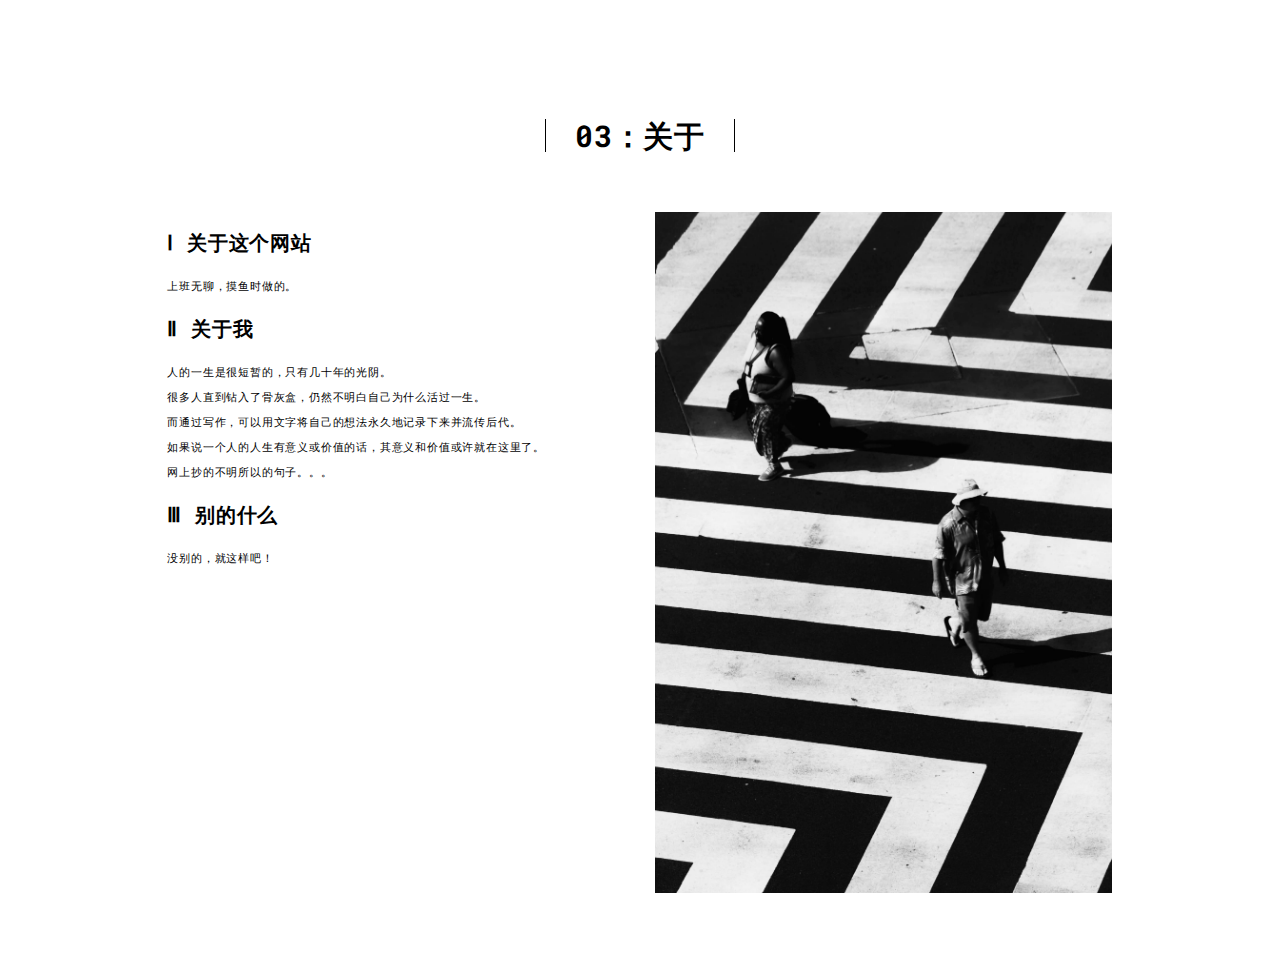
==== about.html @ 4b2344e8 "second commit" ====
<!DOCTYPE html>
<html lang="en">

<head>
  <meta charset="UTF-8">
  <meta content="IE=edge" http-equiv="X-UA-Compatible">
  <meta content="width=device-width,initial-scale=1" name="viewport">
  <meta content="description" name="description">
  <meta name="google" content="notranslate" />
  <meta content="Mashup templates have been developped by Orson.io team" name="author">

  <!-- Disable tap highlight on IE -->
  <meta name="msapplication-tap-highlight" content="no">
    <title>关于</title>  
  <link rel="apple-touch-icon" sizes="180x180" href="./assets/images/apple-icon-180x180.png">
  <link href="./assets/images/favicon.ico" rel="icon">
  <link href="./assets/css/main.3f6952e4.css" rel="stylesheet">
  <style type="text/css">
  	.navbar-nav li:nth-of-type(3) a {
  		font-weight: 700;
  		color: #4a4a4a;
  	}
  	.sticky .navbar-nav li:nth-of-type(3) a{
  		color: #CCCCCC;
  	}
  	@media (max-width:768px) {
  		.navbar-nav li:nth-of-type(3) a {
  			color: #CCCCCC;
  		}
  	}
  </style>

  </head>

<body class="">
 <!-- Add your content of header -->
<div id="header"></div>
<div class="section-container">
    <div class="container">
      <div class="row">
        <div class="col-xs-12">
          <div class="section-container-spacer text-center">
            <h1 class="h2">03：关于</h1>
          </div>
          
          <div class="row">
            <div class="col-md-10 col-md-offset-1">
              <div class="row">
                <div class="col-xs-12 col-md-6">
                  <h3>Ⅰ 关于这个网站</h3>
                  <p>上班无聊，摸鱼时做的。</p>
                  <h3>Ⅱ 关于我</h3>
                  <p>人的一生是很短暂的，只有几十年的光阴。<br>很多人直到钻入了骨灰盒，仍然不明白自己为什么活过一生。<br>而通过写作，可以用文字将自己的想法永久地记录下来并流传后代。<br>如果说一个人的人生有意义或价值的话，其意义和价值或许就在这里了。<br>网上抄的不明所以的句子。。。</p>
                  <h3>Ⅲ 别的什么</h3>
                  <p>没别的，就这样吧！</p>
                </div>
                <div class="col-xs-12 col-md-6">
                  <img src="./assets/images/about.jpg" class="img-responsive" alt="">
                </div>
              </div>
            </div>
          </div>
          
          
       </div>
      </div>
    </div>
</div>
<div id="footer"></div>
<script src="https://libs.baidu.com/jquery/2.0.0/jquery.min.js"></script>
<script type="text/javascript" src="./assets/js/common.js"></script>
<script type="text/javascript" src="./assets/js/main.70a66962.js"></script>
<script>
  document.addEventListener("DOMContentLoaded", function (event) {
     navActivePage();
  });
</script>
</body>

</html>
---- assets/css/main.3f6952e4.css ----
@import url("https://fonts.googleapis.com/css?family=Roboto:900|Roboto+Mono:300,400,700");
@import url("https://maxcdn.bootstrapcdn.com/font-awesome/4.7.0/css/font-awesome.min.css");

/*!
 * Bootstrap v3.3.7 (http://getbootstrap.com)
 * Copyright 2011-2016 Twitter, Inc.
 * Licensed under MIT (https://github.com/twbs/bootstrap/blob/master/LICENSE)
 */
/*! normalize.css v3.0.3 | MIT License | github.com/necolas/normalize.css */
html {
	font-family: sans-serif;
	-ms-text-size-adjust: 100%;
	-webkit-text-size-adjust: 100%
}

body {
	margin: 0
}

article,
aside,
details,
figcaption,
figure,
footer,
header,
hgroup,
main,
menu,
nav,
section,
summary {
	display: block
}

audio,
canvas,
progress,
video {
	display: inline-block;
	vertical-align: baseline
}

audio:not([controls]) {
	display: none;
	height: 0
}

[hidden],
template {
	display: none
}

a {
	background-color: transparent
}

a:active,
a:hover {
	outline: 0
}

abbr[title] {
	border-bottom: 1px dotted
}

b,
strong {
	font-weight: 700
}

dfn {
	font-style: italic
}

h1 {
	font-size: 2em;
	margin: .67em 0
}

mark {
	background: #ff0;
	color: #000
}

small {
	font-size: 80%
}

sub,
sup {
	font-size: 75%;
	line-height: 0;
	position: relative;
	vertical-align: baseline
}

sup {
	top: -.5em
}

sub {
	bottom: -.25em
}

img {
	border: 0
}

svg:not(:root) {
	overflow: hidden
}

figure {
	margin: 1em 40px
}

hr {
	box-sizing: content-box;
	height: 0
}

pre {
	overflow: auto
}

code,
kbd,
pre,
samp {
	font-family: monospace, monospace;
	font-size: 1em
}

button,
input,
optgroup,
select,
textarea {
	color: inherit;
	font: inherit;
	margin: 0
}

button {
	overflow: visible
}

button,
select {
	text-transform: none
}

button,
html input[type=button],
input[type=reset],
input[type=submit] {
	-webkit-appearance: button;
	cursor: pointer
}

button[disabled],
html input[disabled] {
	cursor: default
}

button::-moz-focus-inner,
input::-moz-focus-inner {
	border: 0;
	padding: 0
}

input {
	line-height: normal
}

input[type=checkbox],
input[type=radio] {
	box-sizing: border-box;
	padding: 0
}

input[type=number]::-webkit-inner-spin-button,
input[type=number]::-webkit-outer-spin-button {
	height: auto
}

input[type=search] {
	-webkit-appearance: textfield;
	box-sizing: content-box
}

input[type=search]::-webkit-search-cancel-button,
input[type=search]::-webkit-search-decoration {
	-webkit-appearance: none
}

fieldset {
	border: 1px solid silver;
	margin: 0 2px;
	padding: .35em .625em .75em
}

textarea {
	overflow: auto
}

optgroup {
	font-weight: 700
}

table {
	border-collapse: collapse;
	border-spacing: 0
}

td,
th {
	padding: 0
}

@media print {

	*,
	:after,
	:before {
		background: transparent !important;
		color: #000 !important;
		box-shadow: none !important;
		text-shadow: none !important
	}

	a,
	a:visited {
		text-decoration: underline
	}

	a[href]:after {
		content: " ("attr(href) ")"
	}

	abbr[title]:after {
		content: " ("attr(title) ")"
	}

	a[href^="#"]:after,
	a[href^="javascript:"]:after {
		content: ""
	}

	pre {
		border: 1px solid #999;
		page-break-inside: avoid
	}

	thead {
		display: table-header-group
	}

	img,
	tr {
		page-break-inside: avoid
	}

	img {
		max-width: 100% !important
	}

	h2,
	h3,
	p {
		orphans: 3;
		widows: 3
	}

	h2,
	h3 {
		page-break-after: avoid
	}

	.navbar {
		display: none
	}

	.btn>.caret,
	.dropup>.btn>.caret {
		border-top-color: #000 !important
	}

	.label {
		border: 1px solid #000
	}

	.table {
		border-collapse: collapse !important
	}

	.table td,
	.table th {
		background-color: #fff !important
	}

	.table-bordered td,
	.table-bordered th {
		border: 1px solid #ddd !important
	}
}

*,
:after,
:before {
	-webkit-box-sizing: border-box;
	-moz-box-sizing: border-box;
	box-sizing: border-box
}

html {
	font-size: 10px;
	-webkit-tap-highlight-color: transparent
}

body {
	font-family: Roboto Mono, Helvetica, Arial, sans-serif;
	font-size: 11px;
	line-height: 1.78;
	color: #000;
	background-color: #fff
}

button,
input,
select,
textarea {
	font-family: inherit;
	font-size: inherit;
	line-height: inherit
}

a {
	color: #001aff;
	text-decoration: none
}

a:focus,
a:hover {
	color: #0012b3;
	text-decoration: underline
}

a:focus {
	outline: 5px auto -webkit-focus-ring-color;
	outline-offset: -2px
}

figure {
	margin: 0
}

img {
	vertical-align: middle
}

.img-responsive {
	display: block;
	max-width: 100%;
	height: auto
}

.img-rounded {
	border-radius: 0
}

.img-thumbnail {
	padding: 4px;
	line-height: 1.78;
	background-color: #fff;
	border: 1px solid #ddd;
	border-radius: 0;
	-webkit-transition: all .2s ease-in-out;
	-o-transition: all .2s ease-in-out;
	transition: all .2s ease-in-out;
	display: inline-block;
	max-width: 100%;
	height: auto
}

.img-circle {
	border-radius: 50%
}

hr {
	margin-top: 19px;
	margin-bottom: 19px;
	border: 0;
	border-top: 1px solid #eee
}

.sr-only {
	position: absolute;
	width: 1px;
	height: 1px;
	margin: -1px;
	padding: 0;
	overflow: hidden;
	clip: rect(0, 0, 0, 0);
	border: 0
}

.sr-only-focusable:active,
.sr-only-focusable:focus {
	position: static;
	width: auto;
	height: auto;
	margin: 0;
	overflow: visible;
	clip: auto
}

[role=button] {
	cursor: pointer
}

.h1,
.h2,
.h3,
.h4,
.h5,
.h6,
h1,
h2,
h3,
h4,
h5,
h6 {
	font-family: Roboto Mono, Helvetica, Arial, sans-serif;
	font-weight: 700;
	line-height: 1.1;
	color: #000
}

.h1 .small,
.h1 small,
.h2 .small,
.h2 small,
.h3 .small,
.h3 small,
.h4 .small,
.h4 small,
.h5 .small,
.h5 small,
.h6 .small,
.h6 small,
h1 .small,
h1 small,
h2 .small,
h2 small,
h3 .small,
h3 small,
h4 .small,
h4 small,
h5 .small,
h5 small,
h6 .small,
h6 small {
	font-weight: 400;
	line-height: 1;
	color: #777
}

.h1,
.h2,
.h3,
h1,
h2,
h3 {
	margin-top: 19px;
	margin-bottom: 9.5px
}

.h1 .small,
.h1 small,
.h2 .small,
.h2 small,
.h3 .small,
.h3 small,
h1 .small,
h1 small,
h2 .small,
h2 small,
h3 .small,
h3 small {
	font-size: 65%
}

.h4,
.h5,
.h6,
h4,
h5,
h6 {
	margin-top: 9.5px;
	margin-bottom: 9.5px
}

.h4 .small,
.h4 small,
.h5 .small,
.h5 small,
.h6 .small,
.h6 small,
h4 .small,
h4 small,
h5 .small,
h5 small,
h6 .small,
h6 small {
	font-size: 75%
}

.h1,
h1 {
	font-size: 70px
}

.h2,
h2 {
	font-size: 30px
}

.h3,
h3 {
	font-size: 20px
}

.h4,
.h5,
h4,
h5 {
	font-size: 11px
}

.h6,
h6 {
	font-size: 10px
}

p {
	margin: 0 0 9.5px
}

.lead {
	margin-bottom: 19px;
	font-size: 12px;
	font-weight: 300;
	line-height: 1.4
}

@media (min-width:768px) {
	.lead {
		font-size: 16.5px
	}
}

.small,
small {
	font-size: 90%
}

.mark,
mark {
	background-color: #fcf8e3;
	padding: .2em
}

.text-left {
	text-align: left
}

.text-right {
	text-align: right
}

.text-center {
	text-align: center
}

.text-justify {
	text-align: justify
}

.text-nowrap {
	white-space: nowrap
}

.text-lowercase {
	text-transform: lowercase
}

.initialism,
.text-uppercase {
	text-transform: uppercase
}

.text-capitalize {
	text-transform: capitalize
}

.text-muted {
	color: #777
}

.text-primary {
	color: #001aff
}

a.text-primary:focus,
a.text-primary:hover {
	color: #0015cc
}

.text-success {
	color: #fff
}

a.text-success:focus,
a.text-success:hover {
	color: #e6e6e6
}

.text-info {
	color: #31708f
}

a.text-info:focus,
a.text-info:hover {
	color: #245269
}

.text-warning {
	color: #8a6d3b
}

a.text-warning:focus,
a.text-warning:hover {
	color: #66512c
}

.text-danger {
	color: #fff
}

a.text-danger:focus,
a.text-danger:hover {
	color: #e6e6e6
}

.bg-primary {
	color: #fff;
	background-color: #001aff
}

a.bg-primary:focus,
a.bg-primary:hover {
	background-color: #0015cc
}

.bg-success,
a.bg-success:focus,
a.bg-success:hover {
	background-color: #000
}

.bg-info {
	background-color: #d9edf7
}

a.bg-info:focus,
a.bg-info:hover {
	background-color: #afd9ee
}

.bg-warning {
	background-color: #fcf8e3
}

a.bg-warning:focus,
a.bg-warning:hover {
	background-color: #f7ecb5
}

.bg-danger {
	background-color: red
}

a.bg-danger:focus,
a.bg-danger:hover {
	background-color: #c00
}

.page-header {
	padding-bottom: 8.5px;
	margin: 38px 0 19px;
	border-bottom: 1px solid #eee
}

ol,
ul {
	margin-top: 0;
	margin-bottom: 9.5px
}

ol ol,
ol ul,
ul ol,
ul ul {
	margin-bottom: 0
}

.list-inline,
.list-unstyled {
	padding-left: 0;
	list-style: none
}

.list-inline {
	margin-left: -5px
}

.list-inline>li {
	display: inline-block;
	padding-left: 5px;
	padding-right: 5px
}

dl {
	margin-top: 0;
	margin-bottom: 19px
}

dd,
dt {
	line-height: 1.78
}

dt {
	font-weight: 700
}

dd {
	margin-left: 0
}

.dl-horizontal dd:after,
.dl-horizontal dd:before {
	content: " ";
	display: table
}

.dl-horizontal dd:after {
	clear: both
}

@media (min-width:768px) {
	.dl-horizontal dt {
		float: left;
		width: 160px;
		clear: left;
		text-align: right;
		overflow: hidden;
		text-overflow: ellipsis;
		white-space: nowrap
	}

	.dl-horizontal dd {
		margin-left: 180px
	}
}

abbr[data-original-title],
abbr[title] {
	cursor: help;
	border-bottom: 1px dotted #777
}

.initialism {
	font-size: 90%
}

address {
	margin-bottom: 19px;
	font-style: normal;
	line-height: 1.78
}

code,
kbd,
pre,
samp {
	font-family: Menlo, Monaco, Consolas, Courier New, monospace
}

code {
	color: #c7254e;
	background-color: #f9f2f4
}

code,
kbd {
	padding: 2px 4px;
	font-size: 90%;
	border-radius: 0
}

kbd {
	color: #fff;
	background-color: #333;
	box-shadow: inset 0 -1px 0 rgba(0, 0, 0, .25)
}

kbd kbd {
	padding: 0;
	font-size: 100%;
	font-weight: 700;
	box-shadow: none
}

pre {
	display: block;
	padding: 9px;
	margin: 0 0 9.5px;
	font-size: 10px;
	line-height: 1.78;
	word-break: break-all;
	word-wrap: break-word;
	color: #333;
	background-color: #f5f5f5;
	border: 1px solid #ccc;
	border-radius: 0
}

pre code {
	padding: 0;
	font-size: inherit;
	color: inherit;
	white-space: pre-wrap;
	background-color: transparent;
	border-radius: 0
}

.pre-scrollable {
	max-height: 340px;
	overflow-y: scroll
}

.container {
	margin-right: auto;
	margin-left: auto;
	padding-left: 15px;
	padding-right: 15px
}

.container:after,
.container:before {
	content: " ";
	display: table
}

.container:after {
	clear: both
}

@media (min-width:768px) {
	.container {
		width: 750px
	}
}

@media (min-width:992px) {
	.container {
		width: 970px
	}
}

@media (min-width:1200px) {
	.container {
		width: 1170px
	}
}

.container-fluid {
	margin-right: auto;
	margin-left: auto;
	padding-left: 15px;
	padding-right: 15px
}

.container-fluid:after,
.container-fluid:before {
	content: " ";
	display: table
}

.container-fluid:after {
	clear: both
}

.row {
	margin-left: -15px;
	margin-right: -15px
}

.row:after,
.row:before {
	content: " ";
	display: table
}

.row:after {
	clear: both
}

.col-lg-1,
.col-lg-2,
.col-lg-3,
.col-lg-4,
.col-lg-5,
.col-lg-6,
.col-lg-7,
.col-lg-8,
.col-lg-9,
.col-lg-10,
.col-lg-11,
.col-lg-12,
.col-md-1,
.col-md-2,
.col-md-3,
.col-md-4,
.col-md-5,
.col-md-6,
.col-md-7,
.col-md-8,
.col-md-9,
.col-md-10,
.col-md-11,
.col-md-12,
.col-sm-1,
.col-sm-2,
.col-sm-3,
.col-sm-4,
.col-sm-5,
.col-sm-6,
.col-sm-7,
.col-sm-8,
.col-sm-9,
.col-sm-10,
.col-sm-11,
.col-sm-12,
.col-xs-1,
.col-xs-2,
.col-xs-3,
.col-xs-4,
.col-xs-5,
.col-xs-6,
.col-xs-7,
.col-xs-8,
.col-xs-9,
.col-xs-10,
.col-xs-11,
.col-xs-12 {
	position: relative;
	min-height: 1px;
	padding-left: 15px;
	padding-right: 15px
}

.col-xs-1,
.col-xs-2,
.col-xs-3,
.col-xs-4,
.col-xs-5,
.col-xs-6,
.col-xs-7,
.col-xs-8,
.col-xs-9,
.col-xs-10,
.col-xs-11,
.col-xs-12 {
	float: left
}

.col-xs-1 {
	width: 8.33333%
}

.col-xs-2 {
	width: 16.66667%
}

.col-xs-3 {
	width: 25%
}

.col-xs-4 {
	width: 33.33333%
}

.col-xs-5 {
	width: 41.66667%
}

.col-xs-6 {
	width: 50%
}

.col-xs-7 {
	width: 58.33333%
}

.col-xs-8 {
	width: 66.66667%
}

.col-xs-9 {
	width: 75%
}

.col-xs-10 {
	width: 83.33333%
}

.col-xs-11 {
	width: 91.66667%
}

.col-xs-12 {
	width: 100%
}

.col-xs-pull-0 {
	right: auto
}

.col-xs-pull-1 {
	right: 8.33333%
}

.col-xs-pull-2 {
	right: 16.66667%
}

.col-xs-pull-3 {
	right: 25%
}

.col-xs-pull-4 {
	right: 33.33333%
}

.col-xs-pull-5 {
	right: 41.66667%
}

.col-xs-pull-6 {
	right: 50%
}

.col-xs-pull-7 {
	right: 58.33333%
}

.col-xs-pull-8 {
	right: 66.66667%
}

.col-xs-pull-9 {
	right: 75%
}

.col-xs-pull-10 {
	right: 83.33333%
}

.col-xs-pull-11 {
	right: 91.66667%
}

.col-xs-pull-12 {
	right: 100%
}

.col-xs-push-0 {
	left: auto
}

.col-xs-push-1 {
	left: 8.33333%
}

.col-xs-push-2 {
	left: 16.66667%
}

.col-xs-push-3 {
	left: 25%
}

.col-xs-push-4 {
	left: 33.33333%
}

.col-xs-push-5 {
	left: 41.66667%
}

.col-xs-push-6 {
	left: 50%
}

.col-xs-push-7 {
	left: 58.33333%
}

.col-xs-push-8 {
	left: 66.66667%
}

.col-xs-push-9 {
	left: 75%
}

.col-xs-push-10 {
	left: 83.33333%
}

.col-xs-push-11 {
	left: 91.66667%
}

.col-xs-push-12 {
	left: 100%
}

.col-xs-offset-0 {
	margin-left: 0
}

.col-xs-offset-1 {
	margin-left: 8.33333%
}

.col-xs-offset-2 {
	margin-left: 16.66667%
}

.col-xs-offset-3 {
	margin-left: 25%
}

.col-xs-offset-4 {
	margin-left: 33.33333%
}

.col-xs-offset-5 {
	margin-left: 41.66667%
}

.col-xs-offset-6 {
	margin-left: 50%
}

.col-xs-offset-7 {
	margin-left: 58.33333%
}

.col-xs-offset-8 {
	margin-left: 66.66667%
}

.col-xs-offset-9 {
	margin-left: 75%
}

.col-xs-offset-10 {
	margin-left: 83.33333%
}

.col-xs-offset-11 {
	margin-left: 91.66667%
}

.col-xs-offset-12 {
	margin-left: 100%
}

@media (min-width:768px) {

	.col-sm-1,
	.col-sm-2,
	.col-sm-3,
	.col-sm-4,
	.col-sm-5,
	.col-sm-6,
	.col-sm-7,
	.col-sm-8,
	.col-sm-9,
	.col-sm-10,
	.col-sm-11,
	.col-sm-12 {
		float: left
	}

	.col-sm-1 {
		width: 8.33333%
	}

	.col-sm-2 {
		width: 16.66667%
	}

	.col-sm-3 {
		width: 25%
	}

	.col-sm-4 {
		width: 33.33333%
	}

	.col-sm-5 {
		width: 41.66667%
	}

	.col-sm-6 {
		width: 50%
	}

	.col-sm-7 {
		width: 58.33333%
	}

	.col-sm-8 {
		width: 66.66667%
	}

	.col-sm-9 {
		width: 75%
	}

	.col-sm-10 {
		width: 83.33333%
	}

	.col-sm-11 {
		width: 91.66667%
	}

	.col-sm-12 {
		width: 100%
	}

	.col-sm-pull-0 {
		right: auto
	}

	.col-sm-pull-1 {
		right: 8.33333%
	}

	.col-sm-pull-2 {
		right: 16.66667%
	}

	.col-sm-pull-3 {
		right: 25%
	}

	.col-sm-pull-4 {
		right: 33.33333%
	}

	.col-sm-pull-5 {
		right: 41.66667%
	}

	.col-sm-pull-6 {
		right: 50%
	}

	.col-sm-pull-7 {
		right: 58.33333%
	}

	.col-sm-pull-8 {
		right: 66.66667%
	}

	.col-sm-pull-9 {
		right: 75%
	}

	.col-sm-pull-10 {
		right: 83.33333%
	}

	.col-sm-pull-11 {
		right: 91.66667%
	}

	.col-sm-pull-12 {
		right: 100%
	}

	.col-sm-push-0 {
		left: auto
	}

	.col-sm-push-1 {
		left: 8.33333%
	}

	.col-sm-push-2 {
		left: 16.66667%
	}

	.col-sm-push-3 {
		left: 25%
	}

	.col-sm-push-4 {
		left: 33.33333%
	}

	.col-sm-push-5 {
		left: 41.66667%
	}

	.col-sm-push-6 {
		left: 50%
	}

	.col-sm-push-7 {
		left: 58.33333%
	}

	.col-sm-push-8 {
		left: 66.66667%
	}

	.col-sm-push-9 {
		left: 75%
	}

	.col-sm-push-10 {
		left: 83.33333%
	}

	.col-sm-push-11 {
		left: 91.66667%
	}

	.col-sm-push-12 {
		left: 100%
	}

	.col-sm-offset-0 {
		margin-left: 0
	}

	.col-sm-offset-1 {
		margin-left: 8.33333%
	}

	.col-sm-offset-2 {
		margin-left: 16.66667%
	}

	.col-sm-offset-3 {
		margin-left: 25%
	}

	.col-sm-offset-4 {
		margin-left: 33.33333%
	}

	.col-sm-offset-5 {
		margin-left: 41.66667%
	}

	.col-sm-offset-6 {
		margin-left: 50%
	}

	.col-sm-offset-7 {
		margin-left: 58.33333%
	}

	.col-sm-offset-8 {
		margin-left: 66.66667%
	}

	.col-sm-offset-9 {
		margin-left: 75%
	}

	.col-sm-offset-10 {
		margin-left: 83.33333%
	}

	.col-sm-offset-11 {
		margin-left: 91.66667%
	}

	.col-sm-offset-12 {
		margin-left: 100%
	}
}

@media (min-width:992px) {

	.col-md-1,
	.col-md-2,
	.col-md-3,
	.col-md-4,
	.col-md-5,
	.col-md-6,
	.col-md-7,
	.col-md-8,
	.col-md-9,
	.col-md-10,
	.col-md-11,
	.col-md-12 {
		float: left
	}

	.col-md-1 {
		width: 8.33333%
	}

	.col-md-2 {
		width: 16.66667%
	}

	.col-md-3 {
		width: 25%
	}

	.col-md-4 {
		width: 33.33333%
	}

	.col-md-5 {
		width: 41.66667%
	}

	.col-md-6 {
		width: 50%
	}

	.col-md-7 {
		width: 58.33333%
	}

	.col-md-8 {
		width: 66.66667%
	}

	.col-md-9 {
		width: 75%
	}

	.col-md-10 {
		width: 83.33333%
	}

	.col-md-11 {
		width: 91.66667%
	}

	.col-md-12 {
		width: 100%
	}

	.col-md-pull-0 {
		right: auto
	}

	.col-md-pull-1 {
		right: 8.33333%
	}

	.col-md-pull-2 {
		right: 16.66667%
	}

	.col-md-pull-3 {
		right: 25%
	}

	.col-md-pull-4 {
		right: 33.33333%
	}

	.col-md-pull-5 {
		right: 41.66667%
	}

	.col-md-pull-6 {
		right: 50%
	}

	.col-md-pull-7 {
		right: 58.33333%
	}

	.col-md-pull-8 {
		right: 66.66667%
	}

	.col-md-pull-9 {
		right: 75%
	}

	.col-md-pull-10 {
		right: 83.33333%
	}

	.col-md-pull-11 {
		right: 91.66667%
	}

	.col-md-pull-12 {
		right: 100%
	}

	.col-md-push-0 {
		left: auto
	}

	.col-md-push-1 {
		left: 8.33333%
	}

	.col-md-push-2 {
		left: 16.66667%
	}

	.col-md-push-3 {
		left: 25%
	}

	.col-md-push-4 {
		left: 33.33333%
	}

	.col-md-push-5 {
		left: 41.66667%
	}

	.col-md-push-6 {
		left: 50%
	}

	.col-md-push-7 {
		left: 58.33333%
	}

	.col-md-push-8 {
		left: 66.66667%
	}

	.col-md-push-9 {
		left: 75%
	}

	.col-md-push-10 {
		left: 83.33333%
	}

	.col-md-push-11 {
		left: 91.66667%
	}

	.col-md-push-12 {
		left: 100%
	}

	.col-md-offset-0 {
		margin-left: 0
	}

	.col-md-offset-1 {
		margin-left: 8.33333%
	}

	.col-md-offset-2 {
		margin-left: 16.66667%
	}

	.col-md-offset-3 {
		margin-left: 25%
	}

	.col-md-offset-4 {
		margin-left: 33.33333%
	}

	.col-md-offset-5 {
		margin-left: 41.66667%
	}

	.col-md-offset-6 {
		margin-left: 50%
	}

	.col-md-offset-7 {
		margin-left: 58.33333%
	}

	.col-md-offset-8 {
		margin-left: 66.66667%
	}

	.col-md-offset-9 {
		margin-left: 75%
	}

	.col-md-offset-10 {
		margin-left: 83.33333%
	}

	.col-md-offset-11 {
		margin-left: 91.66667%
	}

	.col-md-offset-12 {
		margin-left: 100%
	}
}

@media (min-width:1200px) {

	.col-lg-1,
	.col-lg-2,
	.col-lg-3,
	.col-lg-4,
	.col-lg-5,
	.col-lg-6,
	.col-lg-7,
	.col-lg-8,
	.col-lg-9,
	.col-lg-10,
	.col-lg-11,
	.col-lg-12 {
		float: left
	}

	.col-lg-1 {
		width: 8.33333%
	}

	.col-lg-2 {
		width: 16.66667%
	}

	.col-lg-3 {
		width: 25%
	}

	.col-lg-4 {
		width: 33.33333%
	}

	.col-lg-5 {
		width: 41.66667%
	}

	.col-lg-6 {
		width: 50%
	}

	.col-lg-7 {
		width: 58.33333%
	}

	.col-lg-8 {
		width: 66.66667%
	}

	.col-lg-9 {
		width: 75%
	}

	.col-lg-10 {
		width: 83.33333%
	}

	.col-lg-11 {
		width: 91.66667%
	}

	.col-lg-12 {
		width: 100%
	}

	.col-lg-pull-0 {
		right: auto
	}

	.col-lg-pull-1 {
		right: 8.33333%
	}

	.col-lg-pull-2 {
		right: 16.66667%
	}

	.col-lg-pull-3 {
		right: 25%
	}

	.col-lg-pull-4 {
		right: 33.33333%
	}

	.col-lg-pull-5 {
		right: 41.66667%
	}

	.col-lg-pull-6 {
		right: 50%
	}

	.col-lg-pull-7 {
		right: 58.33333%
	}

	.col-lg-pull-8 {
		right: 66.66667%
	}

	.col-lg-pull-9 {
		right: 75%
	}

	.col-lg-pull-10 {
		right: 83.33333%
	}

	.col-lg-pull-11 {
		right: 91.66667%
	}

	.col-lg-pull-12 {
		right: 100%
	}

	.col-lg-push-0 {
		left: auto
	}

	.col-lg-push-1 {
		left: 8.33333%
	}

	.col-lg-push-2 {
		left: 16.66667%
	}

	.col-lg-push-3 {
		left: 25%
	}

	.col-lg-push-4 {
		left: 33.33333%
	}

	.col-lg-push-5 {
		left: 41.66667%
	}

	.col-lg-push-6 {
		left: 50%
	}

	.col-lg-push-7 {
		left: 58.33333%
	}

	.col-lg-push-8 {
		left: 66.66667%
	}

	.col-lg-push-9 {
		left: 75%
	}

	.col-lg-push-10 {
		left: 83.33333%
	}

	.col-lg-push-11 {
		left: 91.66667%
	}

	.col-lg-push-12 {
		left: 100%
	}

	.col-lg-offset-0 {
		margin-left: 0
	}

	.col-lg-offset-1 {
		margin-left: 8.33333%
	}

	.col-lg-offset-2 {
		margin-left: 16.66667%
	}

	.col-lg-offset-3 {
		margin-left: 25%
	}

	.col-lg-offset-4 {
		margin-left: 33.33333%
	}

	.col-lg-offset-5 {
		margin-left: 41.66667%
	}

	.col-lg-offset-6 {
		margin-left: 50%
	}

	.col-lg-offset-7 {
		margin-left: 58.33333%
	}

	.col-lg-offset-8 {
		margin-left: 66.66667%
	}

	.col-lg-offset-9 {
		margin-left: 75%
	}

	.col-lg-offset-10 {
		margin-left: 83.33333%
	}

	.col-lg-offset-11 {
		margin-left: 91.66667%
	}

	.col-lg-offset-12 {
		margin-left: 100%
	}
}

table {
	background-color: transparent
}

caption {
	padding-top: 8px;
	padding-bottom: 8px;
	color: #777
}

caption,
th {
	text-align: left
}

.table {
	width: 100%;
	max-width: 100%;
	margin-bottom: 19px
}

.table>tbody>tr>td,
.table>tbody>tr>th,
.table>tfoot>tr>td,
.table>tfoot>tr>th,
.table>thead>tr>td,
.table>thead>tr>th {
	padding: 8px;
	line-height: 1.78;
	vertical-align: top;
	border-top: 1px solid #ddd
}

.table>thead>tr>th {
	vertical-align: bottom;
	border-bottom: 2px solid #ddd
}

.table>caption+thead>tr:first-child>td,
.table>caption+thead>tr:first-child>th,
.table>colgroup+thead>tr:first-child>td,
.table>colgroup+thead>tr:first-child>th,
.table>thead:first-child>tr:first-child>td,
.table>thead:first-child>tr:first-child>th {
	border-top: 0
}

.table>tbody+tbody {
	border-top: 2px solid #ddd
}

.table .table {
	background-color: #fff
}

.table-condensed>tbody>tr>td,
.table-condensed>tbody>tr>th,
.table-condensed>tfoot>tr>td,
.table-condensed>tfoot>tr>th,
.table-condensed>thead>tr>td,
.table-condensed>thead>tr>th {
	padding: 5px
}

.table-bordered,
.table-bordered>tbody>tr>td,
.table-bordered>tbody>tr>th,
.table-bordered>tfoot>tr>td,
.table-bordered>tfoot>tr>th,
.table-bordered>thead>tr>td,
.table-bordered>thead>tr>th {
	border: 1px solid #ddd
}

.table-bordered>thead>tr>td,
.table-bordered>thead>tr>th {
	border-bottom-width: 2px
}

.table-striped>tbody>tr:nth-of-type(odd) {
	background-color: #f9f9f9
}

.table-hover>tbody>tr:hover {
	background-color: #f5f5f5
}

table col[class*=col-] {
	position: static;
	float: none;
	display: table-column
}

table td[class*=col-],
table th[class*=col-] {
	position: static;
	float: none;
	display: table-cell
}

.table>tbody>tr.active>td,
.table>tbody>tr.active>th,
.table>tbody>tr>td.active,
.table>tbody>tr>th.active,
.table>tfoot>tr.active>td,
.table>tfoot>tr.active>th,
.table>tfoot>tr>td.active,
.table>tfoot>tr>th.active,
.table>thead>tr.active>td,
.table>thead>tr.active>th,
.table>thead>tr>td.active,
.table>thead>tr>th.active {
	background-color: #f5f5f5
}

.table-hover>tbody>tr.active:hover>td,
.table-hover>tbody>tr.active:hover>th,
.table-hover>tbody>tr:hover>.active,
.table-hover>tbody>tr>td.active:hover,
.table-hover>tbody>tr>th.active:hover {
	background-color: #e8e8e8
}

.table-hover>tbody>tr.success:hover>td,
.table-hover>tbody>tr.success:hover>th,
.table-hover>tbody>tr:hover>.success,
.table-hover>tbody>tr>td.success:hover,
.table-hover>tbody>tr>th.success:hover,
.table>tbody>tr.success>td,
.table>tbody>tr.success>th,
.table>tbody>tr>td.success,
.table>tbody>tr>th.success,
.table>tfoot>tr.success>td,
.table>tfoot>tr.success>th,
.table>tfoot>tr>td.success,
.table>tfoot>tr>th.success,
.table>thead>tr.success>td,
.table>thead>tr.success>th,
.table>thead>tr>td.success,
.table>thead>tr>th.success {
	background-color: #000
}

.table>tbody>tr.info>td,
.table>tbody>tr.info>th,
.table>tbody>tr>td.info,
.table>tbody>tr>th.info,
.table>tfoot>tr.info>td,
.table>tfoot>tr.info>th,
.table>tfoot>tr>td.info,
.table>tfoot>tr>th.info,
.table>thead>tr.info>td,
.table>thead>tr.info>th,
.table>thead>tr>td.info,
.table>thead>tr>th.info {
	background-color: #d9edf7
}

.table-hover>tbody>tr.info:hover>td,
.table-hover>tbody>tr.info:hover>th,
.table-hover>tbody>tr:hover>.info,
.table-hover>tbody>tr>td.info:hover,
.table-hover>tbody>tr>th.info:hover {
	background-color: #c4e3f3
}

.table>tbody>tr.warning>td,
.table>tbody>tr.warning>th,
.table>tbody>tr>td.warning,
.table>tbody>tr>th.warning,
.table>tfoot>tr.warning>td,
.table>tfoot>tr.warning>th,
.table>tfoot>tr>td.warning,
.table>tfoot>tr>th.warning,
.table>thead>tr.warning>td,
.table>thead>tr.warning>th,
.table>thead>tr>td.warning,
.table>thead>tr>th.warning {
	background-color: #fcf8e3
}

.table-hover>tbody>tr.warning:hover>td,
.table-hover>tbody>tr.warning:hover>th,
.table-hover>tbody>tr:hover>.warning,
.table-hover>tbody>tr>td.warning:hover,
.table-hover>tbody>tr>th.warning:hover {
	background-color: #faf2cc
}

.table>tbody>tr.danger>td,
.table>tbody>tr.danger>th,
.table>tbody>tr>td.danger,
.table>tbody>tr>th.danger,
.table>tfoot>tr.danger>td,
.table>tfoot>tr.danger>th,
.table>tfoot>tr>td.danger,
.table>tfoot>tr>th.danger,
.table>thead>tr.danger>td,
.table>thead>tr.danger>th,
.table>thead>tr>td.danger,
.table>thead>tr>th.danger {
	background-color: red
}

.table-hover>tbody>tr.danger:hover>td,
.table-hover>tbody>tr.danger:hover>th,
.table-hover>tbody>tr:hover>.danger,
.table-hover>tbody>tr>td.danger:hover,
.table-hover>tbody>tr>th.danger:hover {
	background-color: #e60000
}

.table-responsive {
	overflow-x: auto;
	min-height: .01%
}

@media screen and (max-width:767px) {
	.table-responsive {
		width: 100%;
		margin-bottom: 14.25px;
		overflow-y: hidden;
		-ms-overflow-style: -ms-autohiding-scrollbar;
		border: 1px solid #ddd
	}

	.table-responsive>.table {
		margin-bottom: 0
	}

	.table-responsive>.table>tbody>tr>td,
	.table-responsive>.table>tbody>tr>th,
	.table-responsive>.table>tfoot>tr>td,
	.table-responsive>.table>tfoot>tr>th,
	.table-responsive>.table>thead>tr>td,
	.table-responsive>.table>thead>tr>th {
		white-space: nowrap
	}

	.table-responsive>.table-bordered {
		border: 0
	}

	.table-responsive>.table-bordered>tbody>tr>td:first-child,
	.table-responsive>.table-bordered>tbody>tr>th:first-child,
	.table-responsive>.table-bordered>tfoot>tr>td:first-child,
	.table-responsive>.table-bordered>tfoot>tr>th:first-child,
	.table-responsive>.table-bordered>thead>tr>td:first-child,
	.table-responsive>.table-bordered>thead>tr>th:first-child {
		border-left: 0
	}

	.table-responsive>.table-bordered>tbody>tr>td:last-child,
	.table-responsive>.table-bordered>tbody>tr>th:last-child,
	.table-responsive>.table-bordered>tfoot>tr>td:last-child,
	.table-responsive>.table-bordered>tfoot>tr>th:last-child,
	.table-responsive>.table-bordered>thead>tr>td:last-child,
	.table-responsive>.table-bordered>thead>tr>th:last-child {
		border-right: 0
	}

	.table-responsive>.table-bordered>tbody>tr:last-child>td,
	.table-responsive>.table-bordered>tbody>tr:last-child>th,
	.table-responsive>.table-bordered>tfoot>tr:last-child>td,
	.table-responsive>.table-bordered>tfoot>tr:last-child>th {
		border-bottom: 0
	}
}

fieldset {
	margin: 0;
	min-width: 0
}

fieldset,
legend {
	padding: 0;
	border: 0
}

legend {
	display: block;
	width: 100%;
	margin-bottom: 19px;
	font-size: 16.5px;
	line-height: inherit;
	color: #333;
	border-bottom: 1px solid #e5e5e5
}

label {
	display: inline-block;
	max-width: 100%;
	margin-bottom: 5px;
	font-weight: 700
}

input[type=search] {
	-webkit-box-sizing: border-box;
	-moz-box-sizing: border-box;
	box-sizing: border-box
}

input[type=checkbox],
input[type=radio] {
	margin: 4px 0 0;
	margin-top: 1px\9;
	line-height: normal
}

input[type=file] {
	display: block
}

input[type=range] {
	display: block;
	width: 100%
}

select[multiple],
select[size] {
	height: auto
}

input[type=checkbox]:focus,
input[type=file]:focus,
input[type=radio]:focus {
	outline: 5px auto -webkit-focus-ring-color;
	outline-offset: -2px
}

output {
	padding-top: 9px
}

.form-control,
output {
	display: block;
	font-size: 11px;
	line-height: 1.78;
	color: #555
}

.form-control {
	width: 100%;
	height: 40px;
	padding: 8px 14px;
	background-color: #fff;
	background-image: none;
	border: 1px solid #000;
	border-radius: 0;
	-webkit-box-shadow: inset 0 1px 1px rgba(0, 0, 0, .075);
	box-shadow: inset 0 1px 1px rgba(0, 0, 0, .075);
	-webkit-transition: border-color .15s ease-in-out, box-shadow .15s ease-in-out;
	-o-transition: border-color ease-in-out .15s, box-shadow ease-in-out .15s;
	transition: border-color .15s ease-in-out, box-shadow .15s ease-in-out
}

.form-control:focus {
	border-color: #66afe9;
	-webkit-box-shadow: inset 0 1px 1px rgba(0, 0, 0, .075), 0 0 8px rgba(102, 175, 233, .6);
	box-shadow: inset 0 1px 1px rgba(0, 0, 0, .075), 0 0 8px rgba(102, 175, 233, .6)
}

.form-control::-moz-placeholder {
	color: #999;
	opacity: 1
}

.form-control:-ms-input-placeholder {
	color: #999
}

.form-control::-webkit-input-placeholder {
	color: #999
}

.form-control::-ms-expand {
	border: 0;
	background-color: transparent
}

.form-control[disabled],
.form-control[readonly],
fieldset[disabled] .form-control {
	background-color: #eee;
	opacity: 1
}

.form-control[disabled],
fieldset[disabled] .form-control {
	cursor: not-allowed
}

textarea.form-control {
	height: auto
}

input[type=search] {
	-webkit-appearance: none
}

@media screen and (-webkit-min-device-pixel-ratio:0) {

	input[type=date].form-control,
	input[type=datetime-local].form-control,
	input[type=month].form-control,
	input[type=time].form-control {
		line-height: 40px
	}

	.input-group-sm>.input-group-btn>input[type=date].btn,
	.input-group-sm>.input-group-btn>input[type=datetime-local].btn,
	.input-group-sm>.input-group-btn>input[type=month].btn,
	.input-group-sm>.input-group-btn>input[type=time].btn,
	.input-group-sm>input[type=date].form-control,
	.input-group-sm>input[type=date].input-group-addon,
	.input-group-sm>input[type=datetime-local].form-control,
	.input-group-sm>input[type=datetime-local].input-group-addon,
	.input-group-sm>input[type=month].form-control,
	.input-group-sm>input[type=month].input-group-addon,
	.input-group-sm>input[type=time].form-control,
	.input-group-sm>input[type=time].input-group-addon,
	.input-group-sm input[type=date],
	.input-group-sm input[type=datetime-local],
	.input-group-sm input[type=month],
	.input-group-sm input[type=time],
	input[type=date].input-sm,
	input[type=datetime-local].input-sm,
	input[type=month].input-sm,
	input[type=time].input-sm {
		line-height: 27px
	}

	.input-group-lg>.input-group-btn>input[type=date].btn,
	.input-group-lg>.input-group-btn>input[type=datetime-local].btn,
	.input-group-lg>.input-group-btn>input[type=month].btn,
	.input-group-lg>.input-group-btn>input[type=time].btn,
	.input-group-lg>input[type=date].form-control,
	.input-group-lg>input[type=date].input-group-addon,
	.input-group-lg>input[type=datetime-local].form-control,
	.input-group-lg>input[type=datetime-local].input-group-addon,
	.input-group-lg>input[type=month].form-control,
	.input-group-lg>input[type=month].input-group-addon,
	.input-group-lg>input[type=time].form-control,
	.input-group-lg>input[type=time].input-group-addon,
	.input-group-lg input[type=date],
	.input-group-lg input[type=datetime-local],
	.input-group-lg input[type=month],
	.input-group-lg input[type=time],
	input[type=date].input-lg,
	input[type=datetime-local].input-lg,
	input[type=month].input-lg,
	input[type=time].input-lg {
		line-height: 41px
	}
}

.form-group {
	margin-bottom: 15px
}

.checkbox,
.radio {
	position: relative;
	display: block;
	margin-top: 10px;
	margin-bottom: 10px
}

.checkbox label,
.radio label {
	min-height: 19px;
	padding-left: 20px;
	margin-bottom: 0;
	font-weight: 400;
	cursor: pointer
}

.checkbox-inline input[type=checkbox],
.checkbox input[type=checkbox],
.radio-inline input[type=radio],
.radio input[type=radio] {
	position: absolute;
	margin-left: -20px;
	margin-top: 4px\9
}

.checkbox+.checkbox,
.radio+.radio {
	margin-top: -5px
}

.checkbox-inline,
.radio-inline {
	position: relative;
	display: inline-block;
	padding-left: 20px;
	margin-bottom: 0;
	vertical-align: middle;
	font-weight: 400;
	cursor: pointer
}

.checkbox-inline+.checkbox-inline,
.radio-inline+.radio-inline {
	margin-top: 0;
	margin-left: 10px
}

.checkbox-inline.disabled,
.checkbox.disabled label,
.radio-inline.disabled,
.radio.disabled label,
fieldset[disabled] .checkbox-inline,
fieldset[disabled] .checkbox label,
fieldset[disabled] .radio-inline,
fieldset[disabled] .radio label,
fieldset[disabled] input[type=checkbox],
fieldset[disabled] input[type=radio],
input[type=checkbox].disabled,
input[type=checkbox][disabled],
input[type=radio].disabled,
input[type=radio][disabled] {
	cursor: not-allowed
}

.form-control-static {
	padding-top: 9px;
	padding-bottom: 9px;
	margin-bottom: 0;
	min-height: 30px
}

.form-control-static.input-lg,
.form-control-static.input-sm,
.input-group-lg>.form-control-static.form-control,
.input-group-lg>.form-control-static.input-group-addon,
.input-group-lg>.input-group-btn>.form-control-static.btn,
.input-group-sm>.form-control-static.form-control,
.input-group-sm>.form-control-static.input-group-addon,
.input-group-sm>.input-group-btn>.form-control-static.btn {
	padding-left: 0;
	padding-right: 0
}

.input-group-sm>.form-control,
.input-group-sm>.input-group-addon,
.input-group-sm>.input-group-btn>.btn,
.input-sm {
	height: 27px;
	padding: 5px 10px;
	font-size: 10px;
	line-height: 1.5;
	border-radius: 0
}

.input-group-sm>.input-group-btn>select.btn,
.input-group-sm>select.form-control,
.input-group-sm>select.input-group-addon,
select.input-sm {
	height: 27px;
	line-height: 27px
}

.input-group-sm>.input-group-btn>select[multiple].btn,
.input-group-sm>.input-group-btn>textarea.btn,
.input-group-sm>select[multiple].form-control,
.input-group-sm>select[multiple].input-group-addon,
.input-group-sm>textarea.form-control,
.input-group-sm>textarea.input-group-addon,
select[multiple].input-sm,
textarea.input-sm {
	height: auto
}

.form-group-sm .form-control {
	height: 27px;
	padding: 5px 10px;
	font-size: 10px;
	line-height: 1.5;
	border-radius: 0
}

.form-group-sm select.form-control {
	height: 27px;
	line-height: 27px
}

.form-group-sm select[multiple].form-control,
.form-group-sm textarea.form-control {
	height: auto
}

.form-group-sm .form-control-static {
	height: 27px;
	min-height: 29px;
	padding: 6px 10px;
	font-size: 10px;
	line-height: 1.5
}

.input-group-lg>.form-control,
.input-group-lg>.input-group-addon,
.input-group-lg>.input-group-btn>.btn,
.input-lg {
	height: 41px;
	padding: 10px 16px;
	font-size: 14px;
	line-height: 1.33333;
	border-radius: 0
}

.input-group-lg>.input-group-btn>select.btn,
.input-group-lg>select.form-control,
.input-group-lg>select.input-group-addon,
select.input-lg {
	height: 41px;
	line-height: 41px
}

.input-group-lg>.input-group-btn>select[multiple].btn,
.input-group-lg>.input-group-btn>textarea.btn,
.input-group-lg>select[multiple].form-control,
.input-group-lg>select[multiple].input-group-addon,
.input-group-lg>textarea.form-control,
.input-group-lg>textarea.input-group-addon,
select[multiple].input-lg,
textarea.input-lg {
	height: auto
}

.form-group-lg .form-control {
	height: 41px;
	padding: 10px 16px;
	font-size: 14px;
	line-height: 1.33333;
	border-radius: 0
}

.form-group-lg select.form-control {
	height: 41px;
	line-height: 41px
}

.form-group-lg select[multiple].form-control,
.form-group-lg textarea.form-control {
	height: auto
}

.form-group-lg .form-control-static {
	height: 41px;
	min-height: 33px;
	padding: 11px 16px;
	font-size: 14px;
	line-height: 1.33333
}

.has-feedback {
	position: relative
}

.has-feedback .form-control {
	padding-right: 50px
}

.form-control-feedback {
	position: absolute;
	top: 0;
	right: 0;
	z-index: 2;
	display: block;
	width: 40px;
	height: 40px;
	line-height: 40px;
	text-align: center;
	pointer-events: none
}

.form-group-lg .form-control+.form-control-feedback,
.input-group-lg+.form-control-feedback,
.input-group-lg>.form-control+.form-control-feedback,
.input-group-lg>.input-group-addon+.form-control-feedback,
.input-group-lg>.input-group-btn>.btn+.form-control-feedback,
.input-lg+.form-control-feedback {
	width: 41px;
	height: 41px;
	line-height: 41px
}

.form-group-sm .form-control+.form-control-feedback,
.input-group-sm+.form-control-feedback,
.input-group-sm>.form-control+.form-control-feedback,
.input-group-sm>.input-group-addon+.form-control-feedback,
.input-group-sm>.input-group-btn>.btn+.form-control-feedback,
.input-sm+.form-control-feedback {
	width: 27px;
	height: 27px;
	line-height: 27px
}

.has-success .checkbox,
.has-success .checkbox-inline,
.has-success.checkbox-inline label,
.has-success.checkbox label,
.has-success .control-label,
.has-success .help-block,
.has-success .radio,
.has-success .radio-inline,
.has-success.radio-inline label,
.has-success.radio label {
	color: #fff
}

.has-success .form-control {
	border-color: #fff;
	-webkit-box-shadow: inset 0 1px 1px rgba(0, 0, 0, .075);
	box-shadow: inset 0 1px 1px rgba(0, 0, 0, .075)
}

.has-success .form-control:focus {
	border-color: #e6e6e6;
	-webkit-box-shadow: inset 0 1px 1px rgba(0, 0, 0, .075), 0 0 6px #fff;
	box-shadow: inset 0 1px 1px rgba(0, 0, 0, .075), 0 0 6px #fff
}

.has-success .input-group-addon {
	color: #fff;
	border-color: #fff;
	background-color: #000
}

.has-success .form-control-feedback {
	color: #fff
}

.has-warning .checkbox,
.has-warning .checkbox-inline,
.has-warning.checkbox-inline label,
.has-warning.checkbox label,
.has-warning .control-label,
.has-warning .help-block,
.has-warning .radio,
.has-warning .radio-inline,
.has-warning.radio-inline label,
.has-warning.radio label {
	color: #8a6d3b
}

.has-warning .form-control {
	border-color: #8a6d3b;
	-webkit-box-shadow: inset 0 1px 1px rgba(0, 0, 0, .075);
	box-shadow: inset 0 1px 1px rgba(0, 0, 0, .075)
}

.has-warning .form-control:focus {
	border-color: #66512c;
	-webkit-box-shadow: inset 0 1px 1px rgba(0, 0, 0, .075), 0 0 6px #c0a16b;
	box-shadow: inset 0 1px 1px rgba(0, 0, 0, .075), 0 0 6px #c0a16b
}

.has-warning .input-group-addon {
	color: #8a6d3b;
	border-color: #8a6d3b;
	background-color: #fcf8e3
}

.has-warning .form-control-feedback {
	color: #8a6d3b
}

.has-error .checkbox,
.has-error .checkbox-inline,
.has-error.checkbox-inline label,
.has-error.checkbox label,
.has-error .control-label,
.has-error .help-block,
.has-error .radio,
.has-error .radio-inline,
.has-error.radio-inline label,
.has-error.radio label {
	color: #fff
}

.has-error .form-control {
	border-color: #fff;
	-webkit-box-shadow: inset 0 1px 1px rgba(0, 0, 0, .075);
	box-shadow: inset 0 1px 1px rgba(0, 0, 0, .075)
}

.has-error .form-control:focus {
	border-color: #e6e6e6;
	-webkit-box-shadow: inset 0 1px 1px rgba(0, 0, 0, .075), 0 0 6px #fff;
	box-shadow: inset 0 1px 1px rgba(0, 0, 0, .075), 0 0 6px #fff
}

.has-error .input-group-addon {
	color: #fff;
	border-color: #fff;
	background-color: red
}

.has-error .form-control-feedback {
	color: #fff
}

.has-feedback label~.form-control-feedback {
	top: 24px
}

.has-feedback label.sr-only~.form-control-feedback {
	top: 0
}

.help-block {
	display: block;
	margin-top: 5px;
	margin-bottom: 10px;
	color: #404040
}

@media (min-width:768px) {
	.form-inline .form-group {
		display: inline-block;
		margin-bottom: 0;
		vertical-align: middle
	}

	.form-inline .form-control {
		display: inline-block;
		width: auto;
		vertical-align: middle
	}

	.form-inline .form-control-static {
		display: inline-block
	}

	.form-inline .input-group {
		display: inline-table;
		vertical-align: middle
	}

	.form-inline .input-group .form-control,
	.form-inline .input-group .input-group-addon,
	.form-inline .input-group .input-group-btn {
		width: auto
	}

	.form-inline .input-group>.form-control {
		width: 100%
	}

	.form-inline .control-label {
		margin-bottom: 0;
		vertical-align: middle
	}

	.form-inline .checkbox,
	.form-inline .radio {
		display: inline-block;
		margin-top: 0;
		margin-bottom: 0;
		vertical-align: middle
	}

	.form-inline .checkbox label,
	.form-inline .radio label {
		padding-left: 0
	}

	.form-inline .checkbox input[type=checkbox],
	.form-inline .radio input[type=radio] {
		position: relative;
		margin-left: 0
	}

	.form-inline .has-feedback .form-control-feedback {
		top: 0
	}
}

.form-horizontal .checkbox,
.form-horizontal .checkbox-inline,
.form-horizontal .radio,
.form-horizontal .radio-inline {
	margin-top: 0;
	margin-bottom: 0;
	padding-top: 9px
}

.form-horizontal .checkbox,
.form-horizontal .radio {
	min-height: 28px
}

.form-horizontal .form-group {
	margin-left: -15px;
	margin-right: -15px
}

.form-horizontal .form-group:after,
.form-horizontal .form-group:before {
	content: " ";
	display: table
}

.form-horizontal .form-group:after {
	clear: both
}

@media (min-width:768px) {
	.form-horizontal .control-label {
		text-align: right;
		margin-bottom: 0;
		padding-top: 9px
	}
}

.form-horizontal .has-feedback .form-control-feedback {
	right: 15px
}

@media (min-width:768px) {
	.form-horizontal .form-group-lg .control-label {
		padding-top: 11px;
		font-size: 14px
	}
}

@media (min-width:768px) {
	.form-horizontal .form-group-sm .control-label {
		padding-top: 6px;
		font-size: 10px
	}
}

.btn {
	display: inline-block;
	margin-bottom: 0;
	font-weight: 400;
	text-align: center;
	vertical-align: middle;
	touch-action: manipulation;
	cursor: pointer;
	background-image: none;
	border: 1px solid transparent;
	white-space: nowrap;
	padding: 8px 14px;
	font-size: 11px;
	line-height: 1.78;
	border-radius: 0;
	-webkit-user-select: none;
	-moz-user-select: none;
	-ms-user-select: none;
	user-select: none
}

.btn.active.focus,
.btn.active:focus,
.btn.focus,
.btn:active.focus,
.btn:active:focus,
.btn:focus {
	outline: 5px auto -webkit-focus-ring-color;
	outline-offset: -2px
}

.btn.focus,
.btn:focus,
.btn:hover {
	color: #000;
	text-decoration: none
}

.btn.active,
.btn:active {
	outline: 0;
	background-image: none;
	-webkit-box-shadow: inset 0 3px 5px rgba(0, 0, 0, .125);
	box-shadow: inset 0 3px 5px rgba(0, 0, 0, .125)
}

.btn.disabled,
.btn[disabled],
fieldset[disabled] .btn {
	cursor: not-allowed;
	opacity: .65;
	filter: alpha(opacity=65);
	-webkit-box-shadow: none;
	box-shadow: none
}

a.btn.disabled,
fieldset[disabled] a.btn {
	pointer-events: none
}

.btn-default,
.btn-default.active,
.btn-default.active.focus,
.btn-default.active:focus,
.btn-default.active:hover,
.btn-default.focus,
.btn-default:active,
.btn-default:active.focus,
.btn-default:active:focus,
.btn-default:active:hover,
.btn-default:focus,
.btn-default:hover,
.open>.btn-default.dropdown-toggle,
.open>.btn-default.dropdown-toggle.focus,
.open>.btn-default.dropdown-toggle:focus,
.open>.btn-default.dropdown-toggle:hover {
	color: #000;
	background-color: transparent;
	border-color: #000
}

.btn-default.active,
.btn-default:active,
.open>.btn-default.dropdown-toggle {
	background-image: none
}

.btn-default.disabled.focus,
.btn-default.disabled:focus,
.btn-default.disabled:hover,
.btn-default[disabled].focus,
.btn-default[disabled]:focus,
.btn-default[disabled]:hover,
fieldset[disabled] .btn-default.focus,
fieldset[disabled] .btn-default:focus,
fieldset[disabled] .btn-default:hover {
	background-color: transparent;
	border-color: #000
}

.btn-default .badge {
	color: transparent;
	background-color: #000
}

.btn-primary {
	color: #001aff;
	background-color: transparent;
	border-color: #001aff
}

.btn-primary.focus,
.btn-primary:focus {
	color: #001aff;
	background-color: transparent;
	border-color: #000d80
}

.btn-primary.active,
.btn-primary:active,
.btn-primary:hover,
.open>.btn-primary.dropdown-toggle {
	color: #001aff;
	background-color: transparent;
	border-color: #0014c2
}

.btn-primary.active.focus,
.btn-primary.active:focus,
.btn-primary.active:hover,
.btn-primary:active.focus,
.btn-primary:active:focus,
.btn-primary:active:hover,
.open>.btn-primary.dropdown-toggle.focus,
.open>.btn-primary.dropdown-toggle:focus,
.open>.btn-primary.dropdown-toggle:hover {
	color: #001aff;
	background-color: transparent;
	border-color: #000d80
}

.btn-primary.active,
.btn-primary:active,
.open>.btn-primary.dropdown-toggle {
	background-image: none
}

.btn-primary.disabled.focus,
.btn-primary.disabled:focus,
.btn-primary.disabled:hover,
.btn-primary[disabled].focus,
.btn-primary[disabled]:focus,
.btn-primary[disabled]:hover,
fieldset[disabled] .btn-primary.focus,
fieldset[disabled] .btn-primary:focus,
fieldset[disabled] .btn-primary:hover {
	background-color: transparent;
	border-color: #001aff
}

.btn-primary .badge {
	color: transparent;
	background-color: #001aff
}

.btn-success {
	color: #5cb85c;
	background-color: transparent;
	border-color: #5cb85c
}

.btn-success.focus,
.btn-success:focus {
	color: #5cb85c;
	background-color: transparent;
	border-color: #2d672d
}

.btn-success.active,
.btn-success:active,
.btn-success:hover,
.open>.btn-success.dropdown-toggle {
	color: #5cb85c;
	background-color: transparent;
	border-color: #419641
}

.btn-success.active.focus,
.btn-success.active:focus,
.btn-success.active:hover,
.btn-success:active.focus,
.btn-success:active:focus,
.btn-success:active:hover,
.open>.btn-success.dropdown-toggle.focus,
.open>.btn-success.dropdown-toggle:focus,
.open>.btn-success.dropdown-toggle:hover {
	color: #5cb85c;
	background-color: transparent;
	border-color: #2d672d
}

.btn-success.active,
.btn-success:active,
.open>.btn-success.dropdown-toggle {
	background-image: none
}

.btn-success.disabled.focus,
.btn-success.disabled:focus,
.btn-success.disabled:hover,
.btn-success[disabled].focus,
.btn-success[disabled]:focus,
.btn-success[disabled]:hover,
fieldset[disabled] .btn-success.focus,
fieldset[disabled] .btn-success:focus,
fieldset[disabled] .btn-success:hover {
	background-color: transparent;
	border-color: #5cb85c
}

.btn-success .badge {
	color: transparent;
	background-color: #5cb85c
}

.btn-info {
	border-color: #5bc0de
}

.btn-info,
.btn-info.focus,
.btn-info:focus {
	color: #5bc0de;
	background-color: transparent
}

.btn-info.focus,
.btn-info:focus {
	border-color: #1f7e9a
}

.btn-info.active,
.btn-info:active,
.btn-info:hover,
.open>.btn-info.dropdown-toggle {
	color: #5bc0de;
	background-color: transparent;
	border-color: #2aabd2
}

.btn-info.active.focus,
.btn-info.active:focus,
.btn-info.active:hover,
.btn-info:active.focus,
.btn-info:active:focus,
.btn-info:active:hover,
.open>.btn-info.dropdown-toggle.focus,
.open>.btn-info.dropdown-toggle:focus,
.open>.btn-info.dropdown-toggle:hover {
	color: #5bc0de;
	background-color: transparent;
	border-color: #1f7e9a
}

.btn-info.active,
.btn-info:active,
.open>.btn-info.dropdown-toggle {
	background-image: none
}

.btn-info.disabled.focus,
.btn-info.disabled:focus,
.btn-info.disabled:hover,
.btn-info[disabled].focus,
.btn-info[disabled]:focus,
.btn-info[disabled]:hover,
fieldset[disabled] .btn-info.focus,
fieldset[disabled] .btn-info:focus,
fieldset[disabled] .btn-info:hover {
	background-color: transparent;
	border-color: #5bc0de
}

.btn-info .badge {
	color: transparent;
	background-color: #5bc0de
}

.btn-warning {
	color: #f0ad4e;
	background-color: transparent;
	border-color: #f0ad4e
}

.btn-warning.focus,
.btn-warning:focus {
	color: #f0ad4e;
	background-color: transparent;
	border-color: #b06d0f
}

.btn-warning.active,
.btn-warning:active,
.btn-warning:hover,
.open>.btn-warning.dropdown-toggle {
	color: #f0ad4e;
	background-color: transparent;
	border-color: #eb9316
}

.btn-warning.active.focus,
.btn-warning.active:focus,
.btn-warning.active:hover,
.btn-warning:active.focus,
.btn-warning:active:focus,
.btn-warning:active:hover,
.open>.btn-warning.dropdown-toggle.focus,
.open>.btn-warning.dropdown-toggle:focus,
.open>.btn-warning.dropdown-toggle:hover {
	color: #f0ad4e;
	background-color: transparent;
	border-color: #b06d0f
}

.btn-warning.active,
.btn-warning:active,
.open>.btn-warning.dropdown-toggle {
	background-image: none
}

.btn-warning.disabled.focus,
.btn-warning.disabled:focus,
.btn-warning.disabled:hover,
.btn-warning[disabled].focus,
.btn-warning[disabled]:focus,
.btn-warning[disabled]:hover,
fieldset[disabled] .btn-warning.focus,
fieldset[disabled] .btn-warning:focus,
fieldset[disabled] .btn-warning:hover {
	background-color: transparent;
	border-color: #f0ad4e
}

.btn-warning .badge {
	color: transparent;
	background-color: #f0ad4e
}

.btn-danger {
	color: #d9534f;
	background-color: transparent;
	border-color: #d9534f
}

.btn-danger.focus,
.btn-danger:focus {
	color: #d9534f;
	background-color: transparent;
	border-color: #8b211e
}

.btn-danger.active,
.btn-danger:active,
.btn-danger:hover,
.open>.btn-danger.dropdown-toggle {
	color: #d9534f;
	background-color: transparent;
	border-color: #c12e2a
}

.btn-danger.active.focus,
.btn-danger.active:focus,
.btn-danger.active:hover,
.btn-danger:active.focus,
.btn-danger:active:focus,
.btn-danger:active:hover,
.open>.btn-danger.dropdown-toggle.focus,
.open>.btn-danger.dropdown-toggle:focus,
.open>.btn-danger.dropdown-toggle:hover {
	color: #d9534f;
	background-color: transparent;
	border-color: #8b211e
}

.btn-danger.active,
.btn-danger:active,
.open>.btn-danger.dropdown-toggle {
	background-image: none
}

.btn-danger.disabled.focus,
.btn-danger.disabled:focus,
.btn-danger.disabled:hover,
.btn-danger[disabled].focus,
.btn-danger[disabled]:focus,
.btn-danger[disabled]:hover,
fieldset[disabled] .btn-danger.focus,
fieldset[disabled] .btn-danger:focus,
fieldset[disabled] .btn-danger:hover {
	background-color: transparent;
	border-color: #d9534f
}

.btn-danger .badge {
	color: transparent;
	background-color: #d9534f
}

.btn-link {
	color: #001aff;
	font-weight: 400;
	border-radius: 0
}

.btn-link,
.btn-link.active,
.btn-link:active,
.btn-link[disabled],
fieldset[disabled] .btn-link {
	background-color: transparent;
	-webkit-box-shadow: none;
	box-shadow: none
}

.btn-link,
.btn-link:active,
.btn-link:focus,
.btn-link:hover {
	border-color: transparent
}

.btn-link:focus,
.btn-link:hover {
	color: #0012b3;
	text-decoration: underline;
	background-color: transparent
}

.btn-link[disabled]:focus,
.btn-link[disabled]:hover,
fieldset[disabled] .btn-link:focus,
fieldset[disabled] .btn-link:hover {
	color: #777;
	text-decoration: none
}

.btn-group-lg>.btn,
.btn-lg {
	padding: 10px 16px;
	font-size: 14px;
	line-height: 1.33333;
	border-radius: 0
}

.btn-group-sm>.btn,
.btn-sm {
	padding: 5px 10px;
	font-size: 10px;
	line-height: 1.5;
	border-radius: 0
}

.btn-group-xs>.btn,
.btn-xs {
	padding: 1px 5px;
	font-size: 10px;
	line-height: 1.5;
	border-radius: 0
}

.btn-block {
	display: block;
	width: 100%
}

.btn-block+.btn-block {
	margin-top: 5px
}

input[type=button].btn-block,
input[type=reset].btn-block,
input[type=submit].btn-block {
	width: 100%
}

.fade {
	opacity: 0;
	-webkit-transition: opacity .15s linear;
	-o-transition: opacity .15s linear;
	transition: opacity .15s linear
}

.fade.in {
	opacity: 1
}

.collapse {
	display: none
}

.collapse.in {
	display: block
}

tr.collapse.in {
	display: table-row
}

tbody.collapse.in {
	display: table-row-group
}

.collapsing {
	position: relative;
	height: 0;
	overflow: hidden;
	-webkit-transition-property: height, visibility;
	transition-property: height, visibility;
	-webkit-transition-duration: .35s;
	transition-duration: .35s;
	-webkit-transition-timing-function: ease;
	transition-timing-function: ease
}

.caret {
	display: inline-block;
	width: 0;
	height: 0;
	margin-left: 2px;
	vertical-align: middle;
	border-top: 4px dashed;
	border-top: 4px solid\9;
	border-right: 4px solid transparent;
	border-left: 4px solid transparent
}

.dropdown,
.dropup {
	position: relative
}

.dropdown-toggle:focus {
	outline: 0
}

.dropdown-menu {
	position: absolute;
	top: 100%;
	left: 0;
	z-index: 1000;
	display: none;
	float: left;
	min-width: 160px;
	padding: 5px 0;
	margin: 2px 0 0;
	list-style: none;
	font-size: 11px;
	text-align: left;
	background-color: #fff;
	border: 1px solid #ccc;
	border: 1px solid rgba(0, 0, 0, .15);
	border-radius: 0;
	-webkit-box-shadow: 0 6px 12px rgba(0, 0, 0, .175);
	box-shadow: 0 6px 12px rgba(0, 0, 0, .175);
	background-clip: padding-box
}

.dropdown-menu.pull-right {
	right: 0;
	left: auto
}

.dropdown-menu .divider {
	height: 1px;
	margin: 8.5px 0;
	overflow: hidden;
	background-color: #e5e5e5
}

.dropdown-menu>li>a {
	display: block;
	padding: 3px 20px;
	clear: both;
	font-weight: 400;
	line-height: 1.78;
	color: #333;
	white-space: nowrap
}

.dropdown-menu>li>a:focus,
.dropdown-menu>li>a:hover {
	text-decoration: none;
	color: #262626;
	background-color: #f5f5f5
}

.dropdown-menu>.active>a,
.dropdown-menu>.active>a:focus,
.dropdown-menu>.active>a:hover {
	color: #fff;
	text-decoration: none;
	outline: 0;
	background-color: #001aff
}

.dropdown-menu>.disabled>a,
.dropdown-menu>.disabled>a:focus,
.dropdown-menu>.disabled>a:hover {
	color: #777
}

.dropdown-menu>.disabled>a:focus,
.dropdown-menu>.disabled>a:hover {
	text-decoration: none;
	background-color: transparent;
	background-image: none;
	filter: progid:DXImageTransform.Microsoft.gradient(enabled=false);
	cursor: not-allowed
}

.open>.dropdown-menu {
	display: block
}

.open>a {
	outline: 0
}

.dropdown-menu-right {
	left: auto;
	right: 0
}

.dropdown-menu-left {
	left: 0;
	right: auto
}

.dropdown-header {
	display: block;
	padding: 3px 20px;
	font-size: 10px;
	line-height: 1.78;
	color: #777;
	white-space: nowrap
}

.dropdown-backdrop {
	position: fixed;
	left: 0;
	right: 0;
	bottom: 0;
	top: 0;
	z-index: 990
}

.pull-right>.dropdown-menu {
	right: 0;
	left: auto
}

.dropup .caret,
.navbar-fixed-bottom .dropdown .caret {
	border-top: 0;
	border-bottom: 4px dashed;
	border-bottom: 4px solid\9;
	content: ""
}

.dropup .dropdown-menu,
.navbar-fixed-bottom .dropdown .dropdown-menu {
	top: auto;
	bottom: 100%;
	margin-bottom: 2px
}

@media (min-width:768px) {
	.navbar-right .dropdown-menu {
		right: 0;
		left: auto
	}

	.navbar-right .dropdown-menu-left {
		left: 0;
		right: auto
	}
}

.btn-group,
.btn-group-vertical {
	position: relative;
	display: inline-block;
	vertical-align: middle
}

.btn-group-vertical>.btn,
.btn-group>.btn {
	position: relative;
	float: left
}

.btn-group-vertical>.btn.active,
.btn-group-vertical>.btn:active,
.btn-group-vertical>.btn:focus,
.btn-group-vertical>.btn:hover,
.btn-group>.btn.active,
.btn-group>.btn:active,
.btn-group>.btn:focus,
.btn-group>.btn:hover {
	z-index: 2
}

.btn-group .btn+.btn,
.btn-group .btn+.btn-group,
.btn-group .btn-group+.btn,
.btn-group .btn-group+.btn-group {
	margin-left: -1px
}

.btn-toolbar {
	margin-left: -5px
}

.btn-toolbar:after,
.btn-toolbar:before {
	content: " ";
	display: table
}

.btn-toolbar:after {
	clear: both
}

.btn-toolbar .btn,
.btn-toolbar .btn-group,
.btn-toolbar .input-group {
	float: left
}

.btn-toolbar>.btn,
.btn-toolbar>.btn-group,
.btn-toolbar>.input-group {
	margin-left: 5px
}

.btn-group>.btn:not(:first-child):not(:last-child):not(.dropdown-toggle) {
	border-radius: 0
}

.btn-group>.btn:first-child {
	margin-left: 0
}

.btn-group>.btn:first-child:not(:last-child):not(.dropdown-toggle) {
	border-bottom-right-radius: 0;
	border-top-right-radius: 0
}

.btn-group>.btn:last-child:not(:first-child),
.btn-group>.dropdown-toggle:not(:first-child) {
	border-bottom-left-radius: 0;
	border-top-left-radius: 0
}

.btn-group>.btn-group {
	float: left
}

.btn-group>.btn-group:not(:first-child):not(:last-child)>.btn {
	border-radius: 0
}

.btn-group>.btn-group:first-child:not(:last-child)>.btn:last-child,
.btn-group>.btn-group:first-child:not(:last-child)>.dropdown-toggle {
	border-bottom-right-radius: 0;
	border-top-right-radius: 0
}

.btn-group>.btn-group:last-child:not(:first-child)>.btn:first-child {
	border-bottom-left-radius: 0;
	border-top-left-radius: 0
}

.btn-group .dropdown-toggle:active,
.btn-group.open .dropdown-toggle {
	outline: 0
}

.btn-group>.btn+.dropdown-toggle {
	padding-left: 8px;
	padding-right: 8px
}

.btn-group-lg.btn-group>.btn+.dropdown-toggle,
.btn-group>.btn-lg+.dropdown-toggle {
	padding-left: 12px;
	padding-right: 12px
}

.btn-group.open .dropdown-toggle {
	-webkit-box-shadow: inset 0 3px 5px rgba(0, 0, 0, .125);
	box-shadow: inset 0 3px 5px rgba(0, 0, 0, .125)
}

.btn-group.open .dropdown-toggle.btn-link {
	-webkit-box-shadow: none;
	box-shadow: none
}

.btn .caret {
	margin-left: 0
}

.btn-group-lg>.btn .caret,
.btn-lg .caret {
	border-width: 5px 5px 0;
	border-bottom-width: 0
}

.dropup .btn-group-lg>.btn .caret,
.dropup .btn-lg .caret {
	border-width: 0 5px 5px
}

.btn-group-vertical>.btn,
.btn-group-vertical>.btn-group,
.btn-group-vertical>.btn-group>.btn {
	display: block;
	float: none;
	width: 100%;
	max-width: 100%
}

.btn-group-vertical>.btn-group:after,
.btn-group-vertical>.btn-group:before {
	content: " ";
	display: table
}

.btn-group-vertical>.btn-group:after {
	clear: both
}

.btn-group-vertical>.btn-group>.btn {
	float: none
}

.btn-group-vertical>.btn+.btn,
.btn-group-vertical>.btn+.btn-group,
.btn-group-vertical>.btn-group+.btn,
.btn-group-vertical>.btn-group+.btn-group {
	margin-top: -1px;
	margin-left: 0
}

.btn-group-vertical>.btn:not(:first-child):not(:last-child) {
	border-radius: 0
}

.btn-group-vertical>.btn:first-child:not(:last-child),
.btn-group-vertical>.btn:last-child:not(:first-child) {
	border-top-right-radius: 0;
	border-top-left-radius: 0;
	border-bottom-right-radius: 0;
	border-bottom-left-radius: 0
}

.btn-group-vertical>.btn-group:not(:first-child):not(:last-child)>.btn {
	border-radius: 0
}

.btn-group-vertical>.btn-group:first-child:not(:last-child)>.btn:last-child,
.btn-group-vertical>.btn-group:first-child:not(:last-child)>.dropdown-toggle {
	border-bottom-right-radius: 0;
	border-bottom-left-radius: 0
}

.btn-group-vertical>.btn-group:last-child:not(:first-child)>.btn:first-child {
	border-top-right-radius: 0;
	border-top-left-radius: 0
}

.btn-group-justified {
	display: table;
	width: 100%;
	table-layout: fixed;
	border-collapse: separate
}

.btn-group-justified>.btn,
.btn-group-justified>.btn-group {
	float: none;
	display: table-cell;
	width: 1%
}

.btn-group-justified>.btn-group .btn {
	width: 100%
}

.btn-group-justified>.btn-group .dropdown-menu {
	left: auto
}

[data-toggle=buttons]>.btn-group>.btn input[type=checkbox],
[data-toggle=buttons]>.btn-group>.btn input[type=radio],
[data-toggle=buttons]>.btn input[type=checkbox],
[data-toggle=buttons]>.btn input[type=radio] {
	position: absolute;
	clip: rect(0, 0, 0, 0);
	pointer-events: none
}

.input-group {
	position: relative;
	display: table;
	border-collapse: separate
}

.input-group[class*=col-] {
	float: none;
	padding-left: 0;
	padding-right: 0
}

.input-group .form-control {
	position: relative;
	z-index: 2;
	float: left;
	width: 100%;
	margin-bottom: 0
}

.input-group .form-control:focus {
	z-index: 3
}

.input-group-addon,
.input-group-btn,
.input-group .form-control {
	display: table-cell
}

.input-group-addon:not(:first-child):not(:last-child),
.input-group-btn:not(:first-child):not(:last-child),
.input-group .form-control:not(:first-child):not(:last-child) {
	border-radius: 0
}

.input-group-addon,
.input-group-btn {
	width: 1%;
	white-space: nowrap;
	vertical-align: middle
}

.input-group-addon {
	padding: 8px 14px;
	font-size: 11px;
	font-weight: 400;
	line-height: 1;
	color: #555;
	text-align: center;
	background-color: #eee;
	border: 1px solid #000;
	border-radius: 0
}

.input-group-addon.input-sm,
.input-group-sm>.input-group-addon,
.input-group-sm>.input-group-btn>.input-group-addon.btn {
	padding: 5px 10px;
	font-size: 10px;
	border-radius: 0
}

.input-group-addon.input-lg,
.input-group-lg>.input-group-addon,
.input-group-lg>.input-group-btn>.input-group-addon.btn {
	padding: 10px 16px;
	font-size: 14px;
	border-radius: 0
}

.input-group-addon input[type=checkbox],
.input-group-addon input[type=radio] {
	margin-top: 0
}

.input-group-addon:first-child,
.input-group-btn:first-child>.btn,
.input-group-btn:first-child>.btn-group>.btn,
.input-group-btn:first-child>.dropdown-toggle,
.input-group-btn:last-child>.btn-group:not(:last-child)>.btn,
.input-group-btn:last-child>.btn:not(:last-child):not(.dropdown-toggle),
.input-group .form-control:first-child {
	border-bottom-right-radius: 0;
	border-top-right-radius: 0
}

.input-group-addon:first-child {
	border-right: 0
}

.input-group-addon:last-child,
.input-group-btn:first-child>.btn-group:not(:first-child)>.btn,
.input-group-btn:first-child>.btn:not(:first-child),
.input-group-btn:last-child>.btn,
.input-group-btn:last-child>.btn-group>.btn,
.input-group-btn:last-child>.dropdown-toggle,
.input-group .form-control:last-child {
	border-bottom-left-radius: 0;
	border-top-left-radius: 0
}

.input-group-addon:last-child {
	border-left: 0
}

.input-group-btn {
	font-size: 0;
	white-space: nowrap
}

.input-group-btn,
.input-group-btn>.btn {
	position: relative
}

.input-group-btn>.btn+.btn {
	margin-left: -1px
}

.input-group-btn>.btn:active,
.input-group-btn>.btn:focus,
.input-group-btn>.btn:hover {
	z-index: 2
}

.input-group-btn:first-child>.btn,
.input-group-btn:first-child>.btn-group {
	margin-right: -1px
}

.input-group-btn:last-child>.btn,
.input-group-btn:last-child>.btn-group {
	z-index: 2;
	margin-left: -1px
}

.nav {
	margin-bottom: 0;
	padding-left: 0;
	list-style: none
}

.nav:after,
.nav:before {
	content: " ";
	display: table
}

.nav:after {
	clear: both
}

.nav>li,
.nav>li>a {
	position: relative;
	display: block
}

.nav>li>a {
	padding: 10px 15px
}

.nav>li>a:focus,
.nav>li>a:hover {
	text-decoration: none;
	background-color: transparent
}

.nav>li.disabled>a {
	color: #777
}

.nav>li.disabled>a:focus,
.nav>li.disabled>a:hover {
	color: #777;
	text-decoration: none;
	background-color: transparent;
	cursor: not-allowed
}

.nav .open>a,
.nav .open>a:focus,
.nav .open>a:hover {
	background-color: transparent;
	border-color: #001aff
}

.nav .nav-divider {
	height: 1px;
	margin: 8.5px 0;
	overflow: hidden;
	background-color: #e5e5e5
}

.nav>li>a>img {
	max-width: none
}

.nav-tabs {
	border-bottom: 1px solid #ddd
}

.nav-tabs>li {
	float: left;
	margin-bottom: -1px
}

.nav-tabs>li>a {
	margin-right: 2px;
	line-height: 1.78;
	border: 1px solid transparent;
	border-radius: 0 0 0 0
}

.nav-tabs>li>a:hover {
	border-color: #eee #eee #ddd
}

.nav-tabs>li.active>a,
.nav-tabs>li.active>a:focus,
.nav-tabs>li.active>a:hover {
	color: #555;
	background-color: #fff;
	border: 1px solid #ddd;
	border-bottom-color: transparent;
	cursor: default
}

.nav-pills>li {
	float: left
}

.nav-pills>li>a {
	border-radius: 0
}

.nav-pills>li+li {
	margin-left: 2px
}

.nav-pills>li.active>a,
.nav-pills>li.active>a:focus,
.nav-pills>li.active>a:hover {
	color: #fff;
	background-color: #001aff
}

.nav-stacked>li {
	float: none
}

.nav-stacked>li+li {
	margin-top: 2px;
	margin-left: 0
}

.nav-justified,
.nav-tabs.nav-justified {
	width: 100%
}

.nav-justified>li,
.nav-tabs.nav-justified>li {
	float: none
}

.nav-justified>li>a,
.nav-tabs.nav-justified>li>a {
	text-align: center;
	margin-bottom: 5px
}

.nav-justified>.dropdown .dropdown-menu {
	top: auto;
	left: auto
}

@media (min-width:768px) {

	.nav-justified>li,
	.nav-tabs.nav-justified>li {
		display: table-cell;
		width: 1%
	}

	.nav-justified>li>a,
	.nav-tabs.nav-justified>li>a {
		margin-bottom: 0
	}
}

.nav-tabs-justified,
.nav-tabs.nav-justified {
	border-bottom: 0
}

.nav-tabs-justified>li>a,
.nav-tabs.nav-justified>li>a {
	margin-right: 0;
	border-radius: 0
}

.nav-tabs-justified>.active>a,
.nav-tabs-justified>.active>a:focus,
.nav-tabs-justified>.active>a:hover,
.nav-tabs.nav-justified>.active>a,
.nav-tabs.nav-justified>.active>a:focus,
.nav-tabs.nav-justified>.active>a:hover {
	border: 1px solid #ddd
}

@media (min-width:768px) {

	.nav-tabs-justified>li>a,
	.nav-tabs.nav-justified>li>a {
		border-bottom: 1px solid #ddd;
		border-radius: 0 0 0 0
	}

	.nav-tabs-justified>.active>a,
	.nav-tabs-justified>.active>a:focus,
	.nav-tabs-justified>.active>a:hover,
	.nav-tabs.nav-justified>.active>a,
	.nav-tabs.nav-justified>.active>a:focus,
	.nav-tabs.nav-justified>.active>a:hover {
		border-bottom-color: #fff
	}
}

.tab-content>.tab-pane {
	display: none
}

.tab-content>.active {
	display: block
}

.nav-tabs .dropdown-menu {
	margin-top: -1px;
	border-top-right-radius: 0;
	border-top-left-radius: 0
}

.navbar {
	position: relative;
	min-height: 20px;
	border: 1px solid transparent
}

.navbar:after,
.navbar:before {
	content: " ";
	display: table
}

.navbar:after {
	clear: both
}

@media (min-width:768px) {
	.navbar {
		border-radius: 0
	}
}

.navbar-header:after,
.navbar-header:before {
	content: " ";
	display: table
}

.navbar-header:after {
	clear: both
}

@media (min-width:768px) {
	.navbar-header {
		float: left
	}
}

.navbar-collapse {
	overflow-x: visible;
	padding-right: 15px;
	padding-left: 15px;
	border-top: 1px solid transparent;
	box-shadow: inset 0 1px 0 hsla(0, 0%, 100%, .1);
	-webkit-overflow-scrolling: touch
}

.navbar-collapse:after,
.navbar-collapse:before {
	content: " ";
	display: table
}

.navbar-collapse:after {
	clear: both
}

.navbar-collapse.in {
	overflow-y: auto
}

@media (min-width:768px) {
	.navbar-collapse {
		width: auto;
		border-top: 0;
		box-shadow: none
	}

	.navbar-collapse.collapse {
		display: block !important;
		height: auto !important;
		padding-bottom: 0;
		overflow: visible !important
	}

	.navbar-collapse.in {
		overflow-y: visible
	}

	.navbar-fixed-bottom .navbar-collapse,
	.navbar-fixed-top .navbar-collapse,
	.navbar-static-top .navbar-collapse {
		padding-left: 0;
		padding-right: 0
	}
}

.navbar-fixed-bottom .navbar-collapse,
.navbar-fixed-top .navbar-collapse {
	max-height: 340px
}

@media (max-device-width:480px) and (orientation:landscape) {

	.navbar-fixed-bottom .navbar-collapse,
	.navbar-fixed-top .navbar-collapse {
		max-height: 200px
	}
}

.container-fluid>.navbar-collapse,
.container-fluid>.navbar-header,
.container>.navbar-collapse,
.container>.navbar-header {
	margin-right: -15px;
	margin-left: -15px
}

@media (min-width:768px) {

	.container-fluid>.navbar-collapse,
	.container-fluid>.navbar-header,
	.container>.navbar-collapse,
	.container>.navbar-header {
		margin-right: 0;
		margin-left: 0
	}
}

.navbar-static-top {
	z-index: 1000;
	border-width: 0 0 1px
}

@media (min-width:768px) {
	.navbar-static-top {
		border-radius: 0
	}
}

/* .navbar-fixed-bottom,
.navbar-fixed-top {
	position: fixed;
	right: 0;
	left: 0;
	z-index: 1030
} */

@media (min-width:768px) {

	.navbar-fixed-bottom,
	.navbar-fixed-top {
		border-radius: 0
	}
}

.navbar-fixed-top {
	top: 0;
	border-width: 0 0 1px
}

.navbar-fixed-bottom {
	bottom: 0;
	margin-bottom: 0;
	border-width: 1px 0 0
}

.navbar-brand {
	float: left;
	padding: .5px 15px;
	font-size: 14px;
	line-height: 19px;
	height: 20px
}

.navbar-brand:focus,
.navbar-brand:hover {
	text-decoration: none
}

.navbar-brand>img {
	display: block
}

@media (min-width:768px) {

	.navbar>.container-fluid .navbar-brand,
	.navbar>.container .navbar-brand {
		margin-left: -15px
	}
}

.navbar-toggle {
	position: relative;
	float: right;
	margin-right: 15px;
	padding: 9px 10px;
	margin-top: -7px;
	margin-bottom: -7px;
	background-color: transparent;
	background-image: none;
	border: 1px solid transparent;
	border-radius: 0
}

.navbar-toggle:focus {
	outline: 0
}

.navbar-toggle .icon-bar {
	display: block;
	width: 22px;
	height: 2px;
	border-radius: 1px
}

.navbar-toggle .icon-bar+.icon-bar {
	margin-top: 4px
}

@media (min-width:768px) {
	.navbar-toggle {
		display: none
	}
}

.navbar-nav {
	margin: .25px -15px
}

.navbar-nav>li>a {
	padding-top: 10px;
	padding-bottom: 10px;
	line-height: 19px
}

@media (max-width:767px) {
	.navbar-nav .open .dropdown-menu {
		position: static;
		float: none;
		width: auto;
		margin-top: 0;
		background-color: transparent;
		border: 0;
		box-shadow: none
	}

	.navbar-nav .open .dropdown-menu .dropdown-header,
	.navbar-nav .open .dropdown-menu>li>a {
		padding: 5px 15px 5px 25px
	}

	.navbar-nav .open .dropdown-menu>li>a {
		line-height: 19px
	}

	.navbar-nav .open .dropdown-menu>li>a:focus,
	.navbar-nav .open .dropdown-menu>li>a:hover {
		background-image: none
	}
}

@media (min-width:768px) {
	.navbar-nav {
		float: left;
		margin: 0
	}

	.navbar-nav>li {
		float: left
	}

	.navbar-nav>li>a {
		padding-top: .5px;
		padding-bottom: .5px
	}
}

.navbar-form {
	margin: -10px -15px;
	padding: 10px 15px;
	border-top: 1px solid transparent;
	border-bottom: 1px solid transparent;
	-webkit-box-shadow: inset 0 1px 0 hsla(0, 0%, 100%, .1), 0 1px 0 hsla(0, 0%, 100%, .1);
	box-shadow: inset 0 1px 0 hsla(0, 0%, 100%, .1), 0 1px 0 hsla(0, 0%, 100%, .1)
}

@media (min-width:768px) {
	.navbar-form .form-group {
		display: inline-block;
		margin-bottom: 0;
		vertical-align: middle
	}

	.navbar-form .form-control {
		display: inline-block;
		width: auto;
		vertical-align: middle
	}

	.navbar-form .form-control-static {
		display: inline-block
	}

	.navbar-form .input-group {
		display: inline-table;
		vertical-align: middle
	}

	.navbar-form .input-group .form-control,
	.navbar-form .input-group .input-group-addon,
	.navbar-form .input-group .input-group-btn {
		width: auto
	}

	.navbar-form .input-group>.form-control {
		width: 100%
	}

	.navbar-form .control-label {
		margin-bottom: 0;
		vertical-align: middle
	}

	.navbar-form .checkbox,
	.navbar-form .radio {
		display: inline-block;
		margin-top: 0;
		margin-bottom: 0;
		vertical-align: middle
	}

	.navbar-form .checkbox label,
	.navbar-form .radio label {
		padding-left: 0
	}

	.navbar-form .checkbox input[type=checkbox],
	.navbar-form .radio input[type=radio] {
		position: relative;
		margin-left: 0
	}

	.navbar-form .has-feedback .form-control-feedback {
		top: 0
	}
}

@media (max-width:767px) {
	.navbar-form .form-group {
		margin-bottom: 5px
	}

	.navbar-form .form-group:last-child {
		margin-bottom: 0
	}
}

@media (min-width:768px) {
	.navbar-form {
		width: auto;
		border: 0;
		margin-left: 0;
		margin-right: 0;
		padding-top: 0;
		padding-bottom: 0;
		-webkit-box-shadow: none;
		box-shadow: none
	}
}

.navbar-nav>li>.dropdown-menu {
	margin-top: 0;
	border-top-right-radius: 0;
	border-top-left-radius: 0
}

.navbar-fixed-bottom .navbar-nav>li>.dropdown-menu {
	margin-bottom: 0;
	border-top-right-radius: 0;
	border-top-left-radius: 0;
	border-bottom-right-radius: 0;
	border-bottom-left-radius: 0
}

.navbar-btn {
	margin-top: -10px;
	margin-bottom: -10px
}

.btn-group-sm>.navbar-btn.btn,
.navbar-btn.btn-sm {
	margin-top: -3.5px;
	margin-bottom: -3.5px
}

.btn-group-xs>.navbar-btn.btn,
.navbar-btn.btn-xs {
	margin-top: -1px;
	margin-bottom: -1px
}

.navbar-text {
	margin-top: .5px;
	margin-bottom: .5px
}

@media (min-width:768px) {
	.navbar-text {
		float: left;
		margin-left: 15px;
		margin-right: 15px
	}
}

@media (min-width:768px) {
	.navbar-left {
		float: left !important
	}

	.navbar-right {
		float: right !important;
		margin-right: -15px
	}

	.navbar-right~.navbar-right {
		margin-right: 0
	}
}

.navbar-default {
	background-color: #fff;
	border-color: transparent
}

.navbar-default .navbar-brand {
	color: #000
}

.navbar-default .navbar-brand:focus,
.navbar-default .navbar-brand:hover {
	color: #000;
	background-color: transparent
}

.navbar-default .navbar-text {
	color: #777
}

.navbar-default .navbar-nav>li>a {
	color: #000
}

.navbar-default .navbar-nav>li>a:focus,
.navbar-default .navbar-nav>li>a:hover {
	color: #333;
	background-color: transparent
}

.navbar-default .navbar-nav>.active>a,
.navbar-default .navbar-nav>.active>a:focus,
.navbar-default .navbar-nav>.active>a:hover {
	color: #555;
	background-color: transparent
}

.navbar-default .navbar-nav>.disabled>a,
.navbar-default .navbar-nav>.disabled>a:focus,
.navbar-default .navbar-nav>.disabled>a:hover {
	color: #ccc;
	background-color: transparent
}

.navbar-default .navbar-toggle {
	border-color: #ddd
}

.navbar-default .navbar-toggle:focus,
.navbar-default .navbar-toggle:hover {
	background-color: #ddd
}

.navbar-default .navbar-toggle .icon-bar {
	background-color: #888
}

.navbar-default .navbar-collapse,
.navbar-default .navbar-form {
	border-color: transparent
}

.navbar-default .navbar-nav>.open>a,
.navbar-default .navbar-nav>.open>a:focus,
.navbar-default .navbar-nav>.open>a:hover {
	background-color: transparent;
	color: #555
}

@media (max-width:767px) {
	.navbar-default .navbar-nav .open .dropdown-menu>li>a {
		color: #000
	}

	.navbar-default .navbar-nav .open .dropdown-menu>li>a:focus,
	.navbar-default .navbar-nav .open .dropdown-menu>li>a:hover {
		color: #333;
		background-color: transparent
	}

	.navbar-default .navbar-nav .open .dropdown-menu>.active>a,
	.navbar-default .navbar-nav .open .dropdown-menu>.active>a:focus,
	.navbar-default .navbar-nav .open .dropdown-menu>.active>a:hover {
		color: #555;
		background-color: transparent
	}

	.navbar-default .navbar-nav .open .dropdown-menu>.disabled>a,
	.navbar-default .navbar-nav .open .dropdown-menu>.disabled>a:focus,
	.navbar-default .navbar-nav .open .dropdown-menu>.disabled>a:hover {
		color: #ccc;
		background-color: transparent
	}
}

.navbar-default .navbar-link {
	color: #000
}

.navbar-default .navbar-link:hover {
	color: #333
}

.navbar-default .btn-link {
	color: #000
}

.navbar-default .btn-link:focus,
.navbar-default .btn-link:hover {
	color: #333
}

.navbar-default .btn-link[disabled]:focus,
.navbar-default .btn-link[disabled]:hover,
fieldset[disabled] .navbar-default .btn-link:focus,
fieldset[disabled] .navbar-default .btn-link:hover {
	color: #ccc
}

.navbar-inverse {
	background-color: transparent;
	border-color: transparent
}

.navbar-inverse .navbar-brand {
	color: #9d9d9d
}

.navbar-inverse .navbar-brand:focus,
.navbar-inverse .navbar-brand:hover {
	color: #fff;
	background-color: transparent
}

.navbar-inverse .navbar-nav>li>a,
.navbar-inverse .navbar-text {
	color: #9d9d9d
}

.navbar-inverse .navbar-nav>.active>a,
.navbar-inverse .navbar-nav>.active>a:focus,
.navbar-inverse .navbar-nav>.active>a:hover,
.navbar-inverse .navbar-nav>li>a:focus,
.navbar-inverse .navbar-nav>li>a:hover {
	color: #4a4a4a;
	background-color: transparent
}

.navbar-inverse .navbar-nav>.disabled>a,
.navbar-inverse .navbar-nav>.disabled>a:focus,
.navbar-inverse .navbar-nav>.disabled>a:hover {
	color: #444;
	background-color: transparent
}

.navbar-inverse .navbar-toggle {
	border-color: #333
}

.navbar-inverse .navbar-toggle:focus,
.navbar-inverse .navbar-toggle:hover {
	background-color: #333
}

.navbar-inverse .navbar-toggle .icon-bar {
	background-color: #fff
}

.navbar-inverse .navbar-collapse,
.navbar-inverse .navbar-form {
	border-color: transparent
}

.navbar-inverse .navbar-nav>.open>a,
.navbar-inverse .navbar-nav>.open>a:focus,
.navbar-inverse .navbar-nav>.open>a:hover {
	background-color: transparent;
	color: #fff
}

@media (max-width:767px) {
	.navbar-inverse .navbar-nav .open .dropdown-menu>.dropdown-header {
		border-color: transparent
	}

	.navbar-inverse .navbar-nav .open .dropdown-menu .divider {
		background-color: transparent
	}

	.navbar-inverse .navbar-nav .open .dropdown-menu>li>a {
		color: #9d9d9d
	}

	.navbar-inverse .navbar-nav .open .dropdown-menu>.active>a,
	.navbar-inverse .navbar-nav .open .dropdown-menu>.active>a:focus,
	.navbar-inverse .navbar-nav .open .dropdown-menu>.active>a:hover,
	.navbar-inverse .navbar-nav .open .dropdown-menu>li>a:focus,
	.navbar-inverse .navbar-nav .open .dropdown-menu>li>a:hover {
		color: #fff;
		background-color: transparent
	}

	.navbar-inverse .navbar-nav .open .dropdown-menu>.disabled>a,
	.navbar-inverse .navbar-nav .open .dropdown-menu>.disabled>a:focus,
	.navbar-inverse .navbar-nav .open .dropdown-menu>.disabled>a:hover {
		color: #444;
		background-color: transparent
	}
}

.navbar-inverse .navbar-link {
	color: #9d9d9d
}

.navbar-inverse .navbar-link:hover {
	color: #fff
}

.navbar-inverse .btn-link {
	color: #9d9d9d
}

.navbar-inverse .btn-link:focus,
.navbar-inverse .btn-link:hover {
	color: #fff
}

.navbar-inverse .btn-link[disabled]:focus,
.navbar-inverse .btn-link[disabled]:hover,
fieldset[disabled] .navbar-inverse .btn-link:focus,
fieldset[disabled] .navbar-inverse .btn-link:hover {
	color: #444
}

.label {
	display: inline;
	padding: .2em .6em .3em;
	font-size: 75%;
	font-weight: 700;
	line-height: 1;
	color: #fff;
	text-align: center;
	white-space: nowrap;
	vertical-align: baseline;
	border-radius: .25em
}

.label:empty {
	display: none
}

.btn .label {
	position: relative;
	top: -1px
}

a.label:focus,
a.label:hover {
	color: #fff;
	text-decoration: none;
	cursor: pointer
}

.label-default {
	background-color: #777
}

.label-default[href]:focus,
.label-default[href]:hover {
	background-color: #5e5e5e
}

.label-primary {
	background-color: #001aff
}

.label-primary[href]:focus,
.label-primary[href]:hover {
	background-color: #0015cc
}

.label-success {
	background-color: #5cb85c
}

.label-success[href]:focus,
.label-success[href]:hover {
	background-color: #449d44
}

.label-info {
	background-color: #5bc0de
}

.label-info[href]:focus,
.label-info[href]:hover {
	background-color: #31b0d5
}

.label-warning {
	background-color: #f0ad4e
}

.label-warning[href]:focus,
.label-warning[href]:hover {
	background-color: #ec971f
}

.label-danger {
	background-color: #d9534f
}

.label-danger[href]:focus,
.label-danger[href]:hover {
	background-color: #c9302c
}

.badge {
	display: inline-block;
	min-width: 10px;
	padding: 3px 7px;
	font-size: 10px;
	font-weight: 700;
	color: #fff;
	line-height: 1;
	vertical-align: middle;
	white-space: nowrap;
	text-align: center;
	background-color: #777;
	border-radius: 10px
}

.badge:empty {
	display: none
}

.btn .badge {
	position: relative;
	top: -1px
}

.btn-group-xs>.btn .badge,
.btn-xs .badge {
	top: 0;
	padding: 1px 5px
}

.list-group-item.active>.badge,
.nav-pills>.active>a>.badge {
	color: #001aff;
	background-color: #fff
}

.list-group-item>.badge {
	float: right
}

.list-group-item>.badge+.badge {
	margin-right: 5px
}

.nav-pills>li>a>.badge {
	margin-left: 3px
}

a.badge:focus,
a.badge:hover {
	color: #fff;
	text-decoration: none;
	cursor: pointer
}

.alert {
	padding: 15px;
	margin-bottom: 19px;
	border: 1px solid transparent;
	border-radius: 0
}

.alert h4 {
	margin-top: 0;
	color: inherit
}

.alert .alert-link {
	font-weight: 700
}

.alert>p,
.alert>ul {
	margin-bottom: 0
}

.alert>p+p {
	margin-top: 5px
}

.alert-dismissable,
.alert-dismissible {
	padding-right: 35px
}

.alert-dismissable .close,
.alert-dismissible .close {
	position: relative;
	top: -2px;
	right: -21px;
	color: inherit
}

.alert-success {
	background-color: #000;
	border-color: #000;
	color: #fff
}

.alert-success hr {
	border-top-color: #000
}

.alert-success .alert-link {
	color: #e6e6e6
}

.alert-info {
	background-color: #d9edf7;
	border-color: #bce8f1;
	color: #31708f
}

.alert-info hr {
	border-top-color: #a6e1ec
}

.alert-info .alert-link {
	color: #245269
}

.alert-warning {
	background-color: #fcf8e3;
	border-color: #faebcc;
	color: #8a6d3b
}

.alert-warning hr {
	border-top-color: #f7e1b5
}

.alert-warning .alert-link {
	color: #66512c
}

.alert-danger {
	background-color: red;
	border-color: red;
	color: #fff
}

.alert-danger hr {
	border-top-color: #e60000
}

.alert-danger .alert-link {
	color: #e6e6e6
}

.embed-responsive {
	position: relative;
	display: block;
	height: 0;
	padding: 0;
	overflow: hidden
}

.embed-responsive .embed-responsive-item,
.embed-responsive embed,
.embed-responsive iframe,
.embed-responsive object,
.embed-responsive video {
	position: absolute;
	top: 0;
	left: 0;
	bottom: 0;
	height: 100%;
	width: 100%;
	border: 0
}

.embed-responsive-16by9 {
	padding-bottom: 56.25%
}

.embed-responsive-4by3 {
	padding-bottom: 75%
}

.close {
	float: right;
	font-size: 16.5px;
	font-weight: 700;
	line-height: 1;
	color: #000;
	text-shadow: 0 1px 0 #fff;
	opacity: .2;
	filter: alpha(opacity=20)
}

.close:focus,
.close:hover {
	color: #000;
	text-decoration: none;
	cursor: pointer;
	opacity: .5;
	filter: alpha(opacity=50)
}

button.close {
	padding: 0;
	cursor: pointer;
	background: transparent;
	border: 0;
	-webkit-appearance: none
}

.carousel,
.carousel-inner {
	position: relative
}

.carousel-inner {
	overflow: hidden;
	width: 100%
}

.carousel-inner>.item {
	display: none;
	position: relative;
	-webkit-transition: left .6s ease-in-out;
	-o-transition: .6s ease-in-out left;
	transition: left .6s ease-in-out
}

.carousel-inner>.item>a>img,
.carousel-inner>.item>img {
	display: block;
	max-width: 100%;
	height: auto;
	line-height: 1
}

@media (-webkit-transform-3d),
(transform-3d) {
	.carousel-inner>.item {
		-webkit-transition: -webkit-transform .6s ease-in-out;
		-moz-transition: -moz-transform .6s ease-in-out;
		-o-transition: -o-transform .6s ease-in-out;
		transition: transform .6s ease-in-out;
		-webkit-backface-visibility: hidden;
		-moz-backface-visibility: hidden;
		backface-visibility: hidden;
		-webkit-perspective: 1000px;
		-moz-perspective: 1000px;
		perspective: 1000px
	}

	.carousel-inner>.item.active.right,
	.carousel-inner>.item.next {
		-webkit-transform: translate3d(100%, 0, 0);
		transform: translate3d(100%, 0, 0);
		left: 0
	}

	.carousel-inner>.item.active.left,
	.carousel-inner>.item.prev {
		-webkit-transform: translate3d(-100%, 0, 0);
		transform: translate3d(-100%, 0, 0);
		left: 0
	}

	.carousel-inner>.item.active,
	.carousel-inner>.item.next.left,
	.carousel-inner>.item.prev.right {
		-webkit-transform: translateZ(0);
		transform: translateZ(0);
		left: 0
	}
}

.carousel-inner>.active,
.carousel-inner>.next,
.carousel-inner>.prev {
	display: block
}

.carousel-inner>.active {
	left: 0
}

.carousel-inner>.next,
.carousel-inner>.prev {
	position: absolute;
	top: 0;
	width: 100%
}

.carousel-inner>.next {
	left: 100%
}

.carousel-inner>.prev {
	left: -100%
}

.carousel-inner>.next.left,
.carousel-inner>.prev.right {
	left: 0
}

.carousel-inner>.active.left {
	left: -100%
}

.carousel-inner>.active.right {
	left: 100%
}

.carousel-control {
	position: absolute;
	top: 0;
	left: 0;
	bottom: 0;
	width: 15%;
	opacity: .5;
	filter: alpha(opacity=50);
	font-size: 20px;
	text-align: center;
	text-shadow: 0 1px 2px rgba(0, 0, 0, .6);
	background-color: transparent
}
.carousel-control:focus,
.carousel-control:hover {
	outline: 0;
	color: #fff;
	text-decoration: none;
	opacity: .9;
	filter: alpha(opacity=90)
}

.carousel-control .glyphicon-chevron-left,
.carousel-control .glyphicon-chevron-right,
.carousel-control .icon-next,
.carousel-control .icon-prev {
	position: absolute;
	top: 50%;
	margin-top: -10px;
	z-index: 5;
	display: inline-block
}

.carousel-control .glyphicon-chevron-left,
.carousel-control .icon-prev {
	left: 50%;
	margin-left: -10px
}

.carousel-control .glyphicon-chevron-right,
.carousel-control .icon-next {
	right: 50%;
	margin-right: -10px
}

.carousel-control .icon-next,
.carousel-control .icon-prev {
	width: 20px;
	height: 20px;
	line-height: 1;
	font-family: serif
}

.carousel-control .icon-prev:before {
	content: "\2039"
}

.carousel-control .icon-next:before {
	content: "\203A"
}

.carousel-indicators {
	position: absolute;
	bottom: 10px;
	left: 50%;
	z-index: 15;
	width: 60%;
	margin-left: -30%;
	padding-left: 0;
	list-style: none;
	text-align: center
}

.carousel-indicators li {
	display: inline-block;
	width: 10px;
	height: 10px;
	margin: 1px;
	text-indent: -999px;
	border: 1px solid #fff;
	border-radius: 10px;
	cursor: pointer;
	background-color: #000\9;
	background-color: transparent
}

.carousel-indicators .active {
	margin: 0;
	width: 12px;
	height: 12px;
	background-color: #fff
}

.carousel-caption {
	position: absolute;
	left: 15%;
	right: 15%;
	bottom: 20px;
	z-index: 10;
	padding-top: 20px;
	padding-bottom: 20px;
	color: #fff;
	text-align: center;
	text-shadow: 0 1px 2px rgba(0, 0, 0, .6)
}

.carousel-caption .btn {
	text-shadow: none
}

@media screen and (min-width:768px) {

	.carousel-control .glyphicon-chevron-left,
	.carousel-control .glyphicon-chevron-right,
	.carousel-control .icon-next,
	.carousel-control .icon-prev {
		width: 30px;
		height: 30px;
		margin-top: -10px;
		font-size: 30px
	}

	.carousel-control .glyphicon-chevron-left,
	.carousel-control .icon-prev {
		margin-left: -10px
	}

	.carousel-control .glyphicon-chevron-right,
	.carousel-control .icon-next {
		margin-right: -10px
	}

	.carousel-caption {
		left: 20%;
		right: 20%;
		padding-bottom: 30px
	}

	.carousel-indicators {
		bottom: 20px
	}
}

.clearfix:after,
.clearfix:before {
	content: " ";
	display: table
}

.clearfix:after {
	clear: both
}

.center-block {
	display: block;
	margin-left: auto;
	margin-right: auto
}

.pull-right {
	float: right !important
}

.pull-left {
	float: left !important
}

.hide {
	display: none !important
}

.show {
	display: block !important
}

.invisible {
	visibility: hidden
}

.text-hide {
	font: 0/0 a;
	color: transparent;
	text-shadow: none;
	background-color: transparent;
	border: 0
}

.hidden {
	display: none !important
}

.affix {
	position: fixed
}

@-ms-viewport {
	width: device-width
}

.visible-lg,
.visible-lg-block,
.visible-lg-inline,
.visible-lg-inline-block,
.visible-md,
.visible-md-block,
.visible-md-inline,
.visible-md-inline-block,
.visible-sm,
.visible-sm-block,
.visible-sm-inline,
.visible-sm-inline-block,
.visible-xs,
.visible-xs-block,
.visible-xs-inline,
.visible-xs-inline-block {
	display: none !important
}

@media (max-width:767px) {
	.visible-xs {
		display: block !important
	}

	table.visible-xs {
		display: table !important
	}

	tr.visible-xs {
		display: table-row !important
	}

	td.visible-xs,
	th.visible-xs {
		display: table-cell !important
	}
}

@media (max-width:767px) {
	.visible-xs-block {
		display: block !important
	}
}

@media (max-width:767px) {
	.visible-xs-inline {
		display: inline !important
	}
}

@media (max-width:767px) {
	.visible-xs-inline-block {
		display: inline-block !important
	}
}

@media (min-width:768px) and (max-width:991px) {
	.visible-sm {
		display: block !important
	}

	table.visible-sm {
		display: table !important
	}

	tr.visible-sm {
		display: table-row !important
	}

	td.visible-sm,
	th.visible-sm {
		display: table-cell !important
	}
}

@media (min-width:768px) and (max-width:991px) {
	.visible-sm-block {
		display: block !important
	}
}

@media (min-width:768px) and (max-width:991px) {
	.visible-sm-inline {
		display: inline !important
	}
}

@media (min-width:768px) and (max-width:991px) {
	.visible-sm-inline-block {
		display: inline-block !important
	}
}

@media (min-width:992px) and (max-width:1199px) {
	.visible-md {
		display: block !important
	}

	table.visible-md {
		display: table !important
	}

	tr.visible-md {
		display: table-row !important
	}

	td.visible-md,
	th.visible-md {
		display: table-cell !important
	}
}

@media (min-width:992px) and (max-width:1199px) {
	.visible-md-block {
		display: block !important
	}
}

@media (min-width:992px) and (max-width:1199px) {
	.visible-md-inline {
		display: inline !important
	}
}

@media (min-width:992px) and (max-width:1199px) {
	.visible-md-inline-block {
		display: inline-block !important
	}
}

@media (min-width:1200px) {
	.visible-lg {
		display: block !important
	}

	table.visible-lg {
		display: table !important
	}

	tr.visible-lg {
		display: table-row !important
	}

	td.visible-lg,
	th.visible-lg {
		display: table-cell !important
	}
}

@media (min-width:1200px) {
	.visible-lg-block {
		display: block !important
	}
}

@media (min-width:1200px) {
	.visible-lg-inline {
		display: inline !important
	}
}

@media (min-width:1200px) {
	.visible-lg-inline-block {
		display: inline-block !important
	}
}

@media (max-width:767px) {
	.hidden-xs {
		display: none !important
	}
}

@media (min-width:768px) and (max-width:991px) {
	.hidden-sm {
		display: none !important
	}
}

@media (min-width:992px) and (max-width:1199px) {
	.hidden-md {
		display: none !important
	}
}

@media (min-width:1200px) {
	.hidden-lg {
		display: none !important
	}
}

.visible-print {
	display: none !important
}

@media print {
	.visible-print {
		display: block !important
	}

	table.visible-print {
		display: table !important
	}

	tr.visible-print {
		display: table-row !important
	}

	td.visible-print,
	th.visible-print {
		display: table-cell !important
	}
}

.visible-print-block {
	display: none !important
}

@media print {
	.visible-print-block {
		display: block !important
	}
}

.visible-print-inline {
	display: none !important
}

@media print {
	.visible-print-inline {
		display: inline !important
	}
}

.visible-print-inline-block {
	display: none !important
}

@media print {
	.visible-print-inline-block {
		display: inline-block !important
	}
}

@media print {
	.hidden-print {
		display: none !important
	}
}

#site-border-bottom,
#site-border-left,
#site-border-right,
#site-border-top {
	background: #000;
	position: fixed;
	z-index: 1
}

#site-border-left {
	left: 0
}

#site-border-right {
	right: 0
}

#site-border-top {
	top: 0
}

#site-border-bottom {
	bottom: 0
}

body {
	/* padding: 10px; */
	min-height: 100vh
}

body.minimal {
	border: none;
	padding: 0
}

.hero-full-container {
	height: 100vh
}

.hero-full-container h1 {
	font-family: Roboto, Helvetica, Arial, sans-serif;
	font-weight: 900
}

.hero-full-container .hero-full-wrapper {
	display: table;
	width: 100%;
	height: 100vh;
	min-height: 100vh
}

.hero-full-container .hero-full-wrapper .text-content {
	vertical-align: middle;
	display: table-cell
}

.white-text-container h1,
.white-text-container h2,
.white-text-container h3,
.white-text-container h4,
.white-text-container h5,
.white-text-container p {
	text-shadow: 0 1px 3px #000;
	color: #fff
}

.white-text-container a {
	color: #fff
}

.section-container-spacer {
	margin-bottom: 30px
}
.section-container .container{
	position: relative;
}
/* .section-container .container .left{
	left: 0;
} */
.section-container .container .right{
	left: auto;
	/* right: 0; */
}
.mainbody{
	margin-top: 20px;
}
.mainbody p{
	font-size: 14px;
	margin-bottom: 30px;
}
.mainbody p img{
	width: 100%;
}

@media (min-width:1200px) {
	.section-container-spacer {
		margin-bottom: 40px
	}
}

@media (min-width:768px) {
	.section-container {
		padding-top: 100px;
		padding-bottom: 80px;
	}
}

.section-container.only-container {
	min-height: 84vh
}

@media (max-width:768px) {
	.section-container {
		padding: 80px 0
	}
	.section-container:first-of-type {
		padding-top: 30px
	}
	.img-responsive{
		width: 100%;
	}
	.section-container .container .left{
		left: 0;
	}
	.section-container .container .right{
		left: auto;
		right: 0;
	}
}

.background-image-container {
	background-size: cover;
	background-repeat: no-repeat;
	background-position: top
}

.btn {
	-webkit-transition: all .2s linear;
	-o-transition: all .2s linear;
	transition: all .2s linear
}

.btn-default:focus,
.btn-default:hover {
	color: #fff;
	background-color: #000;
	border-color: #000
}

.btn-primary:focus,
.btn-primary:hover {
	color: #fff;
	border-color: #001aff;
	background-color: #001aff
}

.btn-info:focus,
.btn-info:hover {
	color: #fff;
	border-color: #5bc0de;
	background-color: #5bc0de
}

.btn-success:focus,
.btn-success:hover {
	color: #fff;
	border-color: #5cb85c;
	background-color: #5cb85c
}

.btn-danger:focus,
.btn-danger:hover {
	color: #fff;
	border-color: #d9534f;
	background-color: #d9534f
}

.btn-warning:focus,
.btn-warning:hover {
	color: #fff;
	border-color: #f0ad4e;
	background-color: #f0ad4e
}

body,
p {
	/* font-weight: 300; */
	letter-spacing: .8px;
	line-height: 25px
}

p {
	margin: 0 0 15px
}

.h2,
h2 {
	position: relative;
	display: inline-block
}

.h2:after,
.h2:before,
h2:after,
h2:before {
	content: "";
	position: absolute;
	height: 100%;
	background-color: #000;
	width: 1px
}

.h2:before,
h2:before {
	left: 0
}

.h2:after,
h2:after {
	right: 0
}

@media (min-width:992px) {

	.h2,
	h2 {
		padding: 0 30px
	}
}

@media (max-width:992px) {

	.h2:after,
	.h2:before,
	h2:after,
	h2:before {
		display: none
	}
}

.h1,
.h2,
.h3,
h1,
h2,
h3 {
	margin-bottom: 20px
}

.fa-icon {
	color: #000;
	width: 32px;
	height: 32px;
	display: inline-block;
	line-height: 32px;
	font-size: 15px;
	text-align: center
}

.form-control {
	box-shadow: none
}

.form-control:focus {
	border-color: #000;
	outline: 0;
	box-shadow: none
}

label {
	font-weight: 400
}

textarea {
	max-width: 100%
}

@media (max-width:992px) {
	.address-container {
		margin-top: 20px
	}
}

.card-container {
	background-color: #fff;
	padding: 2rem 5rem;
	position: relative;
	width: 80%;
	margin: -10em auto 20px
}
.card-container>p{
	display: -webkit-box;
	-webkit-box-orient: vertical;
	-webkit-line-clamp: 3;
	overflow: hidden;
	/* height: 75px; */
}
.card-container h3{
	display: -webkit-box;
	-webkit-box-orient: vertical;
	-webkit-line-clamp: 2;
	overflow: hidden;
}

@media (max-width:992px) {
	.card-container {
		padding: 2rem;
		margin-top: -5em
	}
}

@media (max-width:992px) {
	.card-container.card-container-lg {
		width: 95%;
		padding: 2rem 3em;
		margin-top: -10em
	}
}

.black-image-project-hover {
	display: block
}

.black-image-project-hover img {
	-webkit-filter: contrast(200%) grayscale(100%);
	filter: contrast(200%) grayscale(100%);
	-webkit-transition: all .1s linear;
	-o-transition: all .1s linear;
	transition: all .1s linear
}

.black-image-project-hover img:hover {
	filter: none
}

@media (max-width:992px) {
	.black-image-project-hover img {
		filter: none
	}
}

@media (max-width:768px) {
	.projects-carousel .carousel-control {
		display: none
	}

	.projects-carousel .carousel-inner>.item {
		display: block
	}
}

.carousel-control {
	top: 50%;
	bottom: auto;
	width: 50px;
	height: 50px;
	margin-top: -25px;
	background-color: #000;
	font-size: 30px;
	color: #fff;
	line-height: 44px;
	text-shadow: none;
	opacity: 0.4;
	-webkit-transition: all .3s linear;
	-o-transition: all .3s linear;
	transition: all .3s linear
}

.carousel-control:hover {
	color: #fff;
	background-color: #000;
	opacity: .8
}

.carousel-control.left,
.carousel-control.right {
	background-image: none
}

.carousel-control.right {
	right: -25px
}

.carousel-control.left {
	left: -25px
}

@media (max-width:992px) {
	.carousel-control.right {
		right: -12px
	}

	.carousel-control.left {
		left: -12px
	}
}

.navbar {
	border: none;
	min-height: inherit;
	position: fixed;
	right: 0;
	left: 0;
	z-index: 1030;
}

.sticky{
	background-color: #262626;
	position: fixed;
	right: 0;
	left: 0;
	z-index: 1030;
	-webkit-transition: all .3s linear;
	-o-transition: all .3s linear;
	transition: all .3s linear
}


/* @media (min-width:768px) {
	.navbar {
		margin: 10px
	}
} */

.navbar-default .navbar-collapse,
.navbar-inverse .navbar-collapse {
	margin: 10px -5px;
	box-shadow: none
}

.navbar-default .navbar-collapse .navbar-nav,
.navbar-inverse .navbar-collapse .navbar-nav {
	padding: 20px
}

@media (min-width:768px) {

	.navbar-default .navbar-collapse,
	.navbar-inverse .navbar-collapse {
		margin: 0;
		padding: 30px 0
	}

	.navbar-default .navbar-collapse .navbar-nav,
	.navbar-inverse .navbar-collapse .navbar-nav {
		padding: 0
	}
}

.navbar-default .navbar-toggle,
.navbar-inverse .navbar-toggle {
	padding: 20px;
	margin: 0;
	border: none;
	position: absolute;
	right: 10px;
	top: 10px;
	z-index: 10;
	background-color: #fff
}

.navbar-default .navbar-toggle:focus,
.navbar-default .navbar-toggle:hover,
.navbar-inverse .navbar-toggle:focus,
.navbar-inverse .navbar-toggle:hover {
	background-color: #fff
}

@media (min-width:768px) {
	.navbar-inverse .navbar-nav>li>a {
		border-right: 1px solid #b9b9b9
	}
}

.navbar-inverse .navbar-nav>li:last-of-type a {
	border-right: none
}

.navbar-inverse .navbar-toggle,
.navbar-inverse .navbar-toggle:focus,
.navbar-inverse .navbar-toggle:hover {
	background-color: #000
}

.navbar-default .navbar-nav {
	border-bottom: 1px solid #eee
}

@media (min-width:768px) {
	.navbar-default .navbar-nav {
		border: none
	}
}

@media (min-width:768px) {
	.navbar-default .navbar-nav>li>a {
		border-right: 1px solid #000
	}
}

.navbar-default .navbar-nav>li:last-of-type a {
	border-right: none
}

.navbar-default .navbar-toggle,
.navbar-default .navbar-toggle:focus,
.navbar-default .navbar-toggle:hover {
	background-color: #fff
}

@media (max-width:768px) {
	.navbar-inverse {
		background-color: transparent
	}

	.navbar-inverse .navbar-collapse {
		background-color: #000
	}

	.navbar-default {
		background-color: transparent
	}

	.navbar-default .navbar-collapse {
		background-color: #fff
	}
}

.nav>li>a {
	width: 95px;
	font-size: 14px;
	font-weight: 300;
	-webkit-transition: all .1s linear;
	-o-transition: all .1s linear;
	transition: all .1s linear
}

.nav>li>a.active,
.nav>li>a:hover {
	font-weight: 700
}

.nav.navbar-small>li>a {
	font-size: 11px
}

.template-example {
	margin-bottom: 30px
}

.template-example .template-title-example {
	font-weight: 400;
	color: #34495e;
	padding: 0;
	font-size: 30px
}

.template-example .template-title-example:after,
.template-example .template-title-example:before {
	display: none
}

.template-example .table>tbody>tr>td,
.template-example .table>tbody>tr>th,
.template-example .table>tfoot>tr>td,
.template-example .table>tfoot>tr>th,
.template-example .table>thead>tr>td,
.template-example .table>thead>tr>th {
	padding: 0 15px
}

.list-icons {
	list-style: none;
	margin: 0;
	padding: 0;
	overflow: hidden
}

.list-icons li {
	float: left;
	margin-right: 5px
}
.t_a_c{
	text-align: center;
}
.footer-container a:link{
	color: #245269;

@import url(https://fonts.googleapis.com/css?family=Roboto:900|Roboto+Mono:300,400,700);
@import url(https://maxcdn.bootstrapcdn.com/font-awesome/4.7.0/css/font-awesome.min.css);

/*!
 * Bootstrap v3.3.7 (http://getbootstrap.com)
 * Copyright 2011-2016 Twitter, Inc.
 * Licensed under MIT (https://github.com/twbs/bootstrap/blob/master/LICENSE)
 */
/*! normalize.css v3.0.3 | MIT License | github.com/necolas/normalize.css */
html {
	font-family: sans-serif;
	-ms-text-size-adjust: 100%;
	-webkit-text-size-adjust: 100%
}

body {
	margin: 0
}

article,
aside,
details,
figcaption,
figure,
footer,
header,
hgroup,
main,
menu,
nav,
section,
summary {
	display: block
}

audio,
canvas,
progress,
video {
	display: inline-block;
	vertical-align: baseline
}

audio:not([controls]) {
	display: none;
	height: 0
}

[hidden],
template {
	display: none
}

a {
	background-color: transparent
}

a:active,
a:hover {
	outline: 0
}

abbr[title] {
	border-bottom: 1px dotted
}

b,
strong {
	font-weight: 700
}

dfn {
	font-style: italic
}

h1 {
	font-size: 2em;
	margin: .67em 0
}

mark {
	background: #ff0;
	color: #000
}

small {
	font-size: 80%
}

sub,
sup {
	font-size: 75%;
	line-height: 0;
	position: relative;
	vertical-align: baseline
}

sup {
	top: -.5em
}

sub {
	bottom: -.25em
}

img {
	border: 0
}

svg:not(:root) {
	overflow: hidden
}

figure {
	margin: 1em 40px
}

hr {
	box-sizing: content-box;
	height: 0
}

pre {
	overflow: auto
}

code,
kbd,
pre,
samp {
	font-family: monospace, monospace;
	font-size: 1em
}

button,
input,
optgroup,
select,
textarea {
	color: inherit;
	font: inherit;
	margin: 0
}

button {
	overflow: visible
}

button,
select {
	text-transform: none
}

button,
html input[type=button],
input[type=reset],
input[type=submit] {
	-webkit-appearance: button;
	cursor: pointer
}

button[disabled],
html input[disabled] {
	cursor: default
}

button::-moz-focus-inner,
input::-moz-focus-inner {
	border: 0;
	padding: 0
}

input {
	line-height: normal
}

input[type=checkbox],
input[type=radio] {
	box-sizing: border-box;
	padding: 0
}

input[type=number]::-webkit-inner-spin-button,
input[type=number]::-webkit-outer-spin-button {
	height: auto
}

input[type=search] {
	-webkit-appearance: textfield;
	box-sizing: content-box
}

input[type=search]::-webkit-search-cancel-button,
input[type=search]::-webkit-search-decoration {
	-webkit-appearance: none
}

fieldset {
	border: 1px solid silver;
	margin: 0 2px;
	padding: .35em .625em .75em
}

textarea {
	overflow: auto
}

optgroup {
	font-weight: 700
}

table {
	border-collapse: collapse;
	border-spacing: 0
}

td,
th {
	padding: 0
}

@media print {

	*,
	:after,
	:before {
		background: transparent !important;
		color: #000 !important;
		box-shadow: none !important;
		text-shadow: none !important
	}

	a,
	a:visited {
		text-decoration: underline
	}

	a[href]:after {
		content: " ("attr(href) ")"
	}

	abbr[title]:after {
		content: " ("attr(title) ")"
	}

	a[href^="#"]:after,
	a[href^="javascript:"]:after {
		content: ""
	}

	pre {
		border: 1px solid #999;
		page-break-inside: avoid
	}

	thead {
		display: table-header-group
	}

	img,
	tr {
		page-break-inside: avoid
	}

	img {
		max-width: 100% !important
	}

	h2,
	h3,
	p {
		orphans: 3;
		widows: 3
	}

	h2,
	h3 {
		page-break-after: avoid
	}

	.navbar {
		display: none
	}

	.btn>.caret,
	.dropup>.btn>.caret {
		border-top-color: #000 !important
	}

	.label {
		border: 1px solid #000
	}

	.table {
		border-collapse: collapse !important
	}

	.table td,
	.table th {
		background-color: #fff !important
	}

	.table-bordered td,
	.table-bordered th {
		border: 1px solid #ddd !important
	}
}

*,
:after,
:before {
	-webkit-box-sizing: border-box;
	-moz-box-sizing: border-box;
	box-sizing: border-box
}

html {
	font-size: 10px;
	-webkit-tap-highlight-color: transparent
}

body {
	font-family: Roboto Mono, Helvetica, Arial, sans-serif;
	font-size: 11px;
	line-height: 1.78;
	color: #000;
	background-color: #fff
}

button,
input,
select,
textarea {
	font-family: inherit;
	font-size: inherit;
	line-height: inherit
}

a {
	color: #001aff;
	text-decoration: none
}

a:focus,
a:hover {
	color: #0012b3;
	text-decoration: underline
}

a:focus {
	outline: 5px auto -webkit-focus-ring-color;
	outline-offset: -2px
}

figure {
	margin: 0
}

img {
	vertical-align: middle
}

.img-responsive {
	display: block;
	max-width: 100%;
	height: auto
}

.img-rounded {
	border-radius: 0
}

.img-thumbnail {
	padding: 4px;
	line-height: 1.78;
	background-color: #fff;
	border: 1px solid #ddd;
	border-radius: 0;
	-webkit-transition: all .2s ease-in-out;
	-o-transition: all .2s ease-in-out;
	transition: all .2s ease-in-out;
	display: inline-block;
	max-width: 100%;
	height: auto
}

.img-circle {
	border-radius: 50%
}

hr {
	margin-top: 19px;
	margin-bottom: 19px;
	border: 0;
	border-top: 1px solid #eee
}

.sr-only {
	position: absolute;
	width: 1px;
	height: 1px;
	margin: -1px;
	padding: 0;
	overflow: hidden;
	clip: rect(0, 0, 0, 0);
	border: 0
}

.sr-only-focusable:active,
.sr-only-focusable:focus {
	position: static;
	width: auto;
	height: auto;
	margin: 0;
	overflow: visible;
	clip: auto
}

[role=button] {
	cursor: pointer
}

.h1,
.h2,
.h3,
.h4,
.h5,
.h6,
h1,
h2,
h3,
h4,
h5,
h6 {
	font-family: Roboto Mono, Helvetica, Arial, sans-serif;
	font-weight: 700;
	line-height: 1.1;
	color: #000
}

.h1 .small,
.h1 small,
.h2 .small,
.h2 small,
.h3 .small,
.h3 small,
.h4 .small,
.h4 small,
.h5 .small,
.h5 small,
.h6 .small,
.h6 small,
h1 .small,
h1 small,
h2 .small,
h2 small,
h3 .small,
h3 small,
h4 .small,
h4 small,
h5 .small,
h5 small,
h6 .small,
h6 small {
	font-weight: 400;
	line-height: 1;
	color: #777
}

.h1,
.h2,
.h3,
h1,
h2,
h3 {
	margin-top: 19px;
	margin-bottom: 9.5px
}

.h1 .small,
.h1 small,
.h2 .small,
.h2 small,
.h3 .small,
.h3 small,
h1 .small,
h1 small,
h2 .small,
h2 small,
h3 .small,
h3 small {
	font-size: 65%
}

.h4,
.h5,
.h6,
h4,
h5,
h6 {
	margin-top: 9.5px;
	margin-bottom: 9.5px
}

.h4 .small,
.h4 small,
.h5 .small,
.h5 small,
.h6 .small,
.h6 small,
h4 .small,
h4 small,
h5 .small,
h5 small,
h6 .small,
h6 small {
	font-size: 75%
}

.h1,
h1 {
	font-size: 70px
}

.h2,
h2 {
	font-size: 30px
}

.h3,
h3 {
	font-size: 20px
}

.h4,
.h5,
h4,
h5 {
	font-size: 11px
}

.h6,
h6 {
	font-size: 10px
}

p {
	margin: 0 0 9.5px
}

.lead {
	margin-bottom: 19px;
	font-size: 12px;
	font-weight: 300;
	line-height: 1.4
}

@media (min-width:768px) {
	.lead {
		font-size: 16.5px
	}
}

.small,
small {
	font-size: 90%
}

.mark,
mark {
	background-color: #fcf8e3;
	padding: .2em
}

.text-left {
	text-align: left
}

.text-right {
	text-align: right
}

.text-center {
	text-align: center
}

.text-justify {
	text-align: justify
}

.text-nowrap {
	white-space: nowrap
}

.text-lowercase {
	text-transform: lowercase
}

.initialism,
.text-uppercase {
	text-transform: uppercase
}

.text-capitalize {
	text-transform: capitalize
}

.text-muted {
	color: #777
}

.text-primary {
	color: #001aff
}

a.text-primary:focus,
a.text-primary:hover {
	color: #0015cc
}

.text-success {
	color: #fff
}

a.text-success:focus,
a.text-success:hover {
	color: #e6e6e6
}

.text-info {
	color: #31708f
}

a.text-info:focus,
a.text-info:hover {
	color: #245269
}

.text-warning {
	color: #8a6d3b
}

a.text-warning:focus,
a.text-warning:hover {
	color: #66512c
}

.text-danger {
	color: #fff
}

a.text-danger:focus,
a.text-danger:hover {
	color: #e6e6e6
}

.bg-primary {
	color: #fff;
	background-color: #001aff
}

a.bg-primary:focus,
a.bg-primary:hover {
	background-color: #0015cc
}

.bg-success,
a.bg-success:focus,
a.bg-success:hover {
	background-color: #000
}

.bg-info {
	background-color: #d9edf7
}

a.bg-info:focus,
a.bg-info:hover {
	background-color: #afd9ee
}

.bg-warning {
	background-color: #fcf8e3
}

a.bg-warning:focus,
a.bg-warning:hover {
	background-color: #f7ecb5
}

.bg-danger {
	background-color: red
}

a.bg-danger:focus,
a.bg-danger:hover {
	background-color: #c00
}

.page-header {
	padding-bottom: 8.5px;
	margin: 38px 0 19px;
	border-bottom: 1px solid #eee
}

ol,
ul {
	margin-top: 0;
	margin-bottom: 9.5px
}

ol ol,
ol ul,
ul ol,
ul ul {
	margin-bottom: 0
}

.list-inline,
.list-unstyled {
	padding-left: 0;
	list-style: none
}

.list-inline {
	margin-left: -5px
}

.list-inline>li {
	display: inline-block;
	padding-left: 5px;
	padding-right: 5px
}

dl {
	margin-top: 0;
	margin-bottom: 19px
}

dd,
dt {
	line-height: 1.78
}

dt {
	font-weight: 700
}

dd {
	margin-left: 0
}

.dl-horizontal dd:after,
.dl-horizontal dd:before {
	content: " ";
	display: table
}

.dl-horizontal dd:after {
	clear: both
}

@media (min-width:768px) {
	.dl-horizontal dt {
		float: left;
		width: 160px;
		clear: left;
		text-align: right;
		overflow: hidden;
		text-overflow: ellipsis;
		white-space: nowrap
	}

	.dl-horizontal dd {
		margin-left: 180px
	}
}

abbr[data-original-title],
abbr[title] {
	cursor: help;
	border-bottom: 1px dotted #777
}

.initialism {
	font-size: 90%
}

address {
	margin-bottom: 19px;
	font-style: normal;
	line-height: 1.78
}

code,
kbd,
pre,
samp {
	font-family: Menlo, Monaco, Consolas, Courier New, monospace
}

code {
	color: #c7254e;
	background-color: #f9f2f4
}

code,
kbd {
	padding: 2px 4px;
	font-size: 90%;
	border-radius: 0
}

kbd {
	color: #fff;
	background-color: #333;
	box-shadow: inset 0 -1px 0 rgba(0, 0, 0, .25)
}

kbd kbd {
	padding: 0;
	font-size: 100%;
	font-weight: 700;
	box-shadow: none
}

pre {
	display: block;
	padding: 9px;
	margin: 0 0 9.5px;
	font-size: 10px;
	line-height: 1.78;
	word-break: break-all;
	word-wrap: break-word;
	color: #333;
	background-color: #f5f5f5;
	border: 1px solid #ccc;
	border-radius: 0
}

pre code {
	padding: 0;
	font-size: inherit;
	color: inherit;
	white-space: pre-wrap;
	background-color: transparent;
	border-radius: 0
}

.pre-scrollable {
	max-height: 340px;
	overflow-y: scroll
}

.container {
	margin-right: auto;
	margin-left: auto;
	padding-left: 15px;
	padding-right: 15px
}

.container:after,
.container:before {
	content: " ";
	display: table
}

.container:after {
	clear: both
}

@media (min-width:768px) {
	.container {
		width: 750px
	}
}

@media (min-width:992px) {
	.container {
		width: 970px
	}
}

@media (min-width:1200px) {
	.container {
		width: 1170px
	}
}

.container-fluid {
	margin-right: auto;
	margin-left: auto;
	padding-left: 15px;
	padding-right: 15px
}

.container-fluid:after,
.container-fluid:before {
	content: " ";
	display: table
}

.container-fluid:after {
	clear: both
}

.row {
	margin-left: -15px;
	margin-right: -15px
}

.row:after,
.row:before {
	content: " ";
	display: table
}

.row:after {
	clear: both
}

.col-lg-1,
.col-lg-2,
.col-lg-3,
.col-lg-4,
.col-lg-5,
.col-lg-6,
.col-lg-7,
.col-lg-8,
.col-lg-9,
.col-lg-10,
.col-lg-11,
.col-lg-12,
.col-md-1,
.col-md-2,
.col-md-3,
.col-md-4,
.col-md-5,
.col-md-6,
.col-md-7,
.col-md-8,
.col-md-9,
.col-md-10,
.col-md-11,
.col-md-12,
.col-sm-1,
.col-sm-2,
.col-sm-3,
.col-sm-4,
.col-sm-5,
.col-sm-6,
.col-sm-7,
.col-sm-8,
.col-sm-9,
.col-sm-10,
.col-sm-11,
.col-sm-12,
.col-xs-1,
.col-xs-2,
.col-xs-3,
.col-xs-4,
.col-xs-5,
.col-xs-6,
.col-xs-7,
.col-xs-8,
.col-xs-9,
.col-xs-10,
.col-xs-11,
.col-xs-12 {
	position: relative;
	min-height: 1px;
	padding-left: 15px;
	padding-right: 15px
}

.col-xs-1,
.col-xs-2,
.col-xs-3,
.col-xs-4,
.col-xs-5,
.col-xs-6,
.col-xs-7,
.col-xs-8,
.col-xs-9,
.col-xs-10,
.col-xs-11,
.col-xs-12 {
	float: left
}

.col-xs-1 {
	width: 8.33333%
}

.col-xs-2 {
	width: 16.66667%
}

.col-xs-3 {
	width: 25%
}

.col-xs-4 {
	width: 33.33333%
}

.col-xs-5 {
	width: 41.66667%
}

.col-xs-6 {
	width: 50%
}

.col-xs-7 {
	width: 58.33333%
}

.col-xs-8 {
	width: 66.66667%
}

.col-xs-9 {
	width: 75%
}

.col-xs-10 {
	width: 83.33333%
}

.col-xs-11 {
	width: 91.66667%
}

.col-xs-12 {
	width: 100%
}

.col-xs-pull-0 {
	right: auto
}

.col-xs-pull-1 {
	right: 8.33333%
}

.col-xs-pull-2 {
	right: 16.66667%
}

.col-xs-pull-3 {
	right: 25%
}

.col-xs-pull-4 {
	right: 33.33333%
}

.col-xs-pull-5 {
	right: 41.66667%
}

.col-xs-pull-6 {
	right: 50%
}

.col-xs-pull-7 {
	right: 58.33333%
}

.col-xs-pull-8 {
	right: 66.66667%
}

.col-xs-pull-9 {
	right: 75%
}

.col-xs-pull-10 {
	right: 83.33333%
}

.col-xs-pull-11 {
	right: 91.66667%
}

.col-xs-pull-12 {
	right: 100%
}

.col-xs-push-0 {
	left: auto
}

.col-xs-push-1 {
	left: 8.33333%
}

.col-xs-push-2 {
	left: 16.66667%
}

.col-xs-push-3 {
	left: 25%
}

.col-xs-push-4 {
	left: 33.33333%
}

.col-xs-push-5 {
	left: 41.66667%
}

.col-xs-push-6 {
	left: 50%
}

.col-xs-push-7 {
	left: 58.33333%
}

.col-xs-push-8 {
	left: 66.66667%
}

.col-xs-push-9 {
	left: 75%
}

.col-xs-push-10 {
	left: 83.33333%
}

.col-xs-push-11 {
	left: 91.66667%
}

.col-xs-push-12 {
	left: 100%
}

.col-xs-offset-0 {
	margin-left: 0
}

.col-xs-offset-1 {
	margin-left: 8.33333%
}

.col-xs-offset-2 {
	margin-left: 16.66667%
}

.col-xs-offset-3 {
	margin-left: 25%
}

.col-xs-offset-4 {
	margin-left: 33.33333%
}

.col-xs-offset-5 {
	margin-left: 41.66667%
}

.col-xs-offset-6 {
	margin-left: 50%
}

.col-xs-offset-7 {
	margin-left: 58.33333%
}

.col-xs-offset-8 {
	margin-left: 66.66667%
}

.col-xs-offset-9 {
	margin-left: 75%
}

.col-xs-offset-10 {
	margin-left: 83.33333%
}

.col-xs-offset-11 {
	margin-left: 91.66667%
}

.col-xs-offset-12 {
	margin-left: 100%
}

@media (min-width:768px) {

	.col-sm-1,
	.col-sm-2,
	.col-sm-3,
	.col-sm-4,
	.col-sm-5,
	.col-sm-6,
	.col-sm-7,
	.col-sm-8,
	.col-sm-9,
	.col-sm-10,
	.col-sm-11,
	.col-sm-12 {
		float: left
	}

	.col-sm-1 {
		width: 8.33333%
	}

	.col-sm-2 {
		width: 16.66667%
	}

	.col-sm-3 {
		width: 25%
	}

	.col-sm-4 {
		width: 33.33333%
	}

	.col-sm-5 {
		width: 41.66667%
	}

	.col-sm-6 {
		width: 50%
	}

	.col-sm-7 {
		width: 58.33333%
	}

	.col-sm-8 {
		width: 66.66667%
	}

	.col-sm-9 {
		width: 75%
	}

	.col-sm-10 {
		width: 83.33333%
	}

	.col-sm-11 {
		width: 91.66667%
	}

	.col-sm-12 {
		width: 100%
	}

	.col-sm-pull-0 {
		right: auto
	}

	.col-sm-pull-1 {
		right: 8.33333%
	}

	.col-sm-pull-2 {
		right: 16.66667%
	}

	.col-sm-pull-3 {
		right: 25%
	}

	.col-sm-pull-4 {
		right: 33.33333%
	}

	.col-sm-pull-5 {
		right: 41.66667%
	}

	.col-sm-pull-6 {
		right: 50%
	}

	.col-sm-pull-7 {
		right: 58.33333%
	}

	.col-sm-pull-8 {
		right: 66.66667%
	}

	.col-sm-pull-9 {
		right: 75%
	}

	.col-sm-pull-10 {
		right: 83.33333%
	}

	.col-sm-pull-11 {
		right: 91.66667%
	}

	.col-sm-pull-12 {
		right: 100%
	}

	.col-sm-push-0 {
		left: auto
	}

	.col-sm-push-1 {
		left: 8.33333%
	}

	.col-sm-push-2 {
		left: 16.66667%
	}

	.col-sm-push-3 {
		left: 25%
	}

	.col-sm-push-4 {
		left: 33.33333%
	}

	.col-sm-push-5 {
		left: 41.66667%
	}

	.col-sm-push-6 {
		left: 50%
	}

	.col-sm-push-7 {
		left: 58.33333%
	}

	.col-sm-push-8 {
		left: 66.66667%
	}

	.col-sm-push-9 {
		left: 75%
	}

	.col-sm-push-10 {
		left: 83.33333%
	}

	.col-sm-push-11 {
		left: 91.66667%
	}

	.col-sm-push-12 {
		left: 100%
	}

	.col-sm-offset-0 {
		margin-left: 0
	}

	.col-sm-offset-1 {
		margin-left: 8.33333%
	}

	.col-sm-offset-2 {
		margin-left: 16.66667%
	}

	.col-sm-offset-3 {
		margin-left: 25%
	}

	.col-sm-offset-4 {
		margin-left: 33.33333%
	}

	.col-sm-offset-5 {
		margin-left: 41.66667%
	}

	.col-sm-offset-6 {
		margin-left: 50%
	}

	.col-sm-offset-7 {
		margin-left: 58.33333%
	}

	.col-sm-offset-8 {
		margin-left: 66.66667%
	}

	.col-sm-offset-9 {
		margin-left: 75%
	}

	.col-sm-offset-10 {
		margin-left: 83.33333%
	}

	.col-sm-offset-11 {
		margin-left: 91.66667%
	}

	.col-sm-offset-12 {
		margin-left: 100%
	}
}

@media (min-width:992px) {

	.col-md-1,
	.col-md-2,
	.col-md-3,
	.col-md-4,
	.col-md-5,
	.col-md-6,
	.col-md-7,
	.col-md-8,
	.col-md-9,
	.col-md-10,
	.col-md-11,
	.col-md-12 {
		float: left
	}

	.col-md-1 {
		width: 8.33333%
	}

	.col-md-2 {
		width: 16.66667%
	}

	.col-md-3 {
		width: 25%
	}

	.col-md-4 {
		width: 33.33333%
	}

	.col-md-5 {
		width: 41.66667%
	}

	.col-md-6 {
		width: 50%
	}

	.col-md-7 {
		width: 58.33333%
	}

	.col-md-8 {
		width: 66.66667%
	}

	.col-md-9 {
		width: 75%
	}

	.col-md-10 {
		width: 83.33333%
	}

	.col-md-11 {
		width: 91.66667%
	}

	.col-md-12 {
		width: 100%
	}

	.col-md-pull-0 {
		right: auto
	}

	.col-md-pull-1 {
		right: 8.33333%
	}

	.col-md-pull-2 {
		right: 16.66667%
	}

	.col-md-pull-3 {
		right: 25%
	}

	.col-md-pull-4 {
		right: 33.33333%
	}

	.col-md-pull-5 {
		right: 41.66667%
	}

	.col-md-pull-6 {
		right: 50%
	}

	.col-md-pull-7 {
		right: 58.33333%
	}

	.col-md-pull-8 {
		right: 66.66667%
	}

	.col-md-pull-9 {
		right: 75%
	}

	.col-md-pull-10 {
		right: 83.33333%
	}

	.col-md-pull-11 {
		right: 91.66667%
	}

	.col-md-pull-12 {
		right: 100%
	}

	.col-md-push-0 {
		left: auto
	}

	.col-md-push-1 {
		left: 8.33333%
	}

	.col-md-push-2 {
		left: 16.66667%
	}

	.col-md-push-3 {
		left: 25%
	}

	.col-md-push-4 {
		left: 33.33333%
	}

	.col-md-push-5 {
		left: 41.66667%
	}

	.col-md-push-6 {
		left: 50%
	}

	.col-md-push-7 {
		left: 58.33333%
	}

	.col-md-push-8 {
		left: 66.66667%
	}

	.col-md-push-9 {
		left: 75%
	}

	.col-md-push-10 {
		left: 83.33333%
	}

	.col-md-push-11 {
		left: 91.66667%
	}

	.col-md-push-12 {
		left: 100%
	}

	.col-md-offset-0 {
		margin-left: 0
	}

	.col-md-offset-1 {
		margin-left: 8.33333%
	}

	.col-md-offset-2 {
		margin-left: 16.66667%
	}

	.col-md-offset-3 {
		margin-left: 25%
	}

	.col-md-offset-4 {
		margin-left: 33.33333%
	}

	.col-md-offset-5 {
		margin-left: 41.66667%
	}

	.col-md-offset-6 {
		margin-left: 50%
	}

	.col-md-offset-7 {
		margin-left: 58.33333%
	}

	.col-md-offset-8 {
		margin-left: 66.66667%
	}

	.col-md-offset-9 {
		margin-left: 75%
	}

	.col-md-offset-10 {
		margin-left: 83.33333%
	}

	.col-md-offset-11 {
		margin-left: 91.66667%
	}

	.col-md-offset-12 {
		margin-left: 100%
	}
}

@media (min-width:1200px) {

	.col-lg-1,
	.col-lg-2,
	.col-lg-3,
	.col-lg-4,
	.col-lg-5,
	.col-lg-6,
	.col-lg-7,
	.col-lg-8,
	.col-lg-9,
	.col-lg-10,
	.col-lg-11,
	.col-lg-12 {
		float: left
	}

	.col-lg-1 {
		width: 8.33333%
	}

	.col-lg-2 {
		width: 16.66667%
	}

	.col-lg-3 {
		width: 25%
	}

	.col-lg-4 {
		width: 33.33333%
	}

	.col-lg-5 {
		width: 41.66667%
	}

	.col-lg-6 {
		width: 50%
	}

	.col-lg-7 {
		width: 58.33333%
	}

	.col-lg-8 {
		width: 66.66667%
	}

	.col-lg-9 {
		width: 75%
	}

	.col-lg-10 {
		width: 83.33333%
	}

	.col-lg-11 {
		width: 91.66667%
	}

	.col-lg-12 {
		width: 100%
	}

	.col-lg-pull-0 {
		right: auto
	}

	.col-lg-pull-1 {
		right: 8.33333%
	}

	.col-lg-pull-2 {
		right: 16.66667%
	}

	.col-lg-pull-3 {
		right: 25%
	}

	.col-lg-pull-4 {
		right: 33.33333%
	}

	.col-lg-pull-5 {
		right: 41.66667%
	}

	.col-lg-pull-6 {
		right: 50%
	}

	.col-lg-pull-7 {
		right: 58.33333%
	}

	.col-lg-pull-8 {
		right: 66.66667%
	}

	.col-lg-pull-9 {
		right: 75%
	}

	.col-lg-pull-10 {
		right: 83.33333%
	}

	.col-lg-pull-11 {
		right: 91.66667%
	}

	.col-lg-pull-12 {
		right: 100%
	}

	.col-lg-push-0 {
		left: auto
	}

	.col-lg-push-1 {
		left: 8.33333%
	}

	.col-lg-push-2 {
		left: 16.66667%
	}

	.col-lg-push-3 {
		left: 25%
	}

	.col-lg-push-4 {
		left: 33.33333%
	}

	.col-lg-push-5 {
		left: 41.66667%
	}

	.col-lg-push-6 {
		left: 50%
	}

	.col-lg-push-7 {
		left: 58.33333%
	}

	.col-lg-push-8 {
		left: 66.66667%
	}

	.col-lg-push-9 {
		left: 75%
	}

	.col-lg-push-10 {
		left: 83.33333%
	}

	.col-lg-push-11 {
		left: 91.66667%
	}

	.col-lg-push-12 {
		left: 100%
	}

	.col-lg-offset-0 {
		margin-left: 0
	}

	.col-lg-offset-1 {
		margin-left: 8.33333%
	}

	.col-lg-offset-2 {
		margin-left: 16.66667%
	}

	.col-lg-offset-3 {
		margin-left: 25%
	}

	.col-lg-offset-4 {
		margin-left: 33.33333%
	}

	.col-lg-offset-5 {
		margin-left: 41.66667%
	}

	.col-lg-offset-6 {
		margin-left: 50%
	}

	.col-lg-offset-7 {
		margin-left: 58.33333%
	}

	.col-lg-offset-8 {
		margin-left: 66.66667%
	}

	.col-lg-offset-9 {
		margin-left: 75%
	}

	.col-lg-offset-10 {
		margin-left: 83.33333%
	}

	.col-lg-offset-11 {
		margin-left: 91.66667%
	}

	.col-lg-offset-12 {
		margin-left: 100%
	}
}

table {
	background-color: transparent
}

caption {
	padding-top: 8px;
	padding-bottom: 8px;
	color: #777
}

caption,
th {
	text-align: left
}

.table {
	width: 100%;
	max-width: 100%;
	margin-bottom: 19px
}

.table>tbody>tr>td,
.table>tbody>tr>th,
.table>tfoot>tr>td,
.table>tfoot>tr>th,
.table>thead>tr>td,
.table>thead>tr>th {
	padding: 8px;
	line-height: 1.78;
	vertical-align: top;
	border-top: 1px solid #ddd
}

.table>thead>tr>th {
	vertical-align: bottom;
	border-bottom: 2px solid #ddd
}

.table>caption+thead>tr:first-child>td,
.table>caption+thead>tr:first-child>th,
.table>colgroup+thead>tr:first-child>td,
.table>colgroup+thead>tr:first-child>th,
.table>thead:first-child>tr:first-child>td,
.table>thead:first-child>tr:first-child>th {
	border-top: 0
}

.table>tbody+tbody {
	border-top: 2px solid #ddd
}

.table .table {
	background-color: #fff
}

.table-condensed>tbody>tr>td,
.table-condensed>tbody>tr>th,
.table-condensed>tfoot>tr>td,
.table-condensed>tfoot>tr>th,
.table-condensed>thead>tr>td,
.table-condensed>thead>tr>th {
	padding: 5px
}

.table-bordered,
.table-bordered>tbody>tr>td,
.table-bordered>tbody>tr>th,
.table-bordered>tfoot>tr>td,
.table-bordered>tfoot>tr>th,
.table-bordered>thead>tr>td,
.table-bordered>thead>tr>th {
	border: 1px solid #ddd
}

.table-bordered>thead>tr>td,
.table-bordered>thead>tr>th {
	border-bottom-width: 2px
}

.table-striped>tbody>tr:nth-of-type(odd) {
	background-color: #f9f9f9
}

.table-hover>tbody>tr:hover {
	background-color: #f5f5f5
}

table col[class*=col-] {
	position: static;
	float: none;
	display: table-column
}

table td[class*=col-],
table th[class*=col-] {
	position: static;
	float: none;
	display: table-cell
}

.table>tbody>tr.active>td,
.table>tbody>tr.active>th,
.table>tbody>tr>td.active,
.table>tbody>tr>th.active,
.table>tfoot>tr.active>td,
.table>tfoot>tr.active>th,
.table>tfoot>tr>td.active,
.table>tfoot>tr>th.active,
.table>thead>tr.active>td,
.table>thead>tr.active>th,
.table>thead>tr>td.active,
.table>thead>tr>th.active {
	background-color: #f5f5f5
}

.table-hover>tbody>tr.active:hover>td,
.table-hover>tbody>tr.active:hover>th,
.table-hover>tbody>tr:hover>.active,
.table-hover>tbody>tr>td.active:hover,
.table-hover>tbody>tr>th.active:hover {
	background-color: #e8e8e8
}

.table-hover>tbody>tr.success:hover>td,
.table-hover>tbody>tr.success:hover>th,
.table-hover>tbody>tr:hover>.success,
.table-hover>tbody>tr>td.success:hover,
.table-hover>tbody>tr>th.success:hover,
.table>tbody>tr.success>td,
.table>tbody>tr.success>th,
.table>tbody>tr>td.success,
.table>tbody>tr>th.success,
.table>tfoot>tr.success>td,
.table>tfoot>tr.success>th,
.table>tfoot>tr>td.success,
.table>tfoot>tr>th.success,
.table>thead>tr.success>td,
.table>thead>tr.success>th,
.table>thead>tr>td.success,
.table>thead>tr>th.success {
	background-color: #000
}

.table>tbody>tr.info>td,
.table>tbody>tr.info>th,
.table>tbody>tr>td.info,
.table>tbody>tr>th.info,
.table>tfoot>tr.info>td,
.table>tfoot>tr.info>th,
.table>tfoot>tr>td.info,
.table>tfoot>tr>th.info,
.table>thead>tr.info>td,
.table>thead>tr.info>th,
.table>thead>tr>td.info,
.table>thead>tr>th.info {
	background-color: #d9edf7
}

.table-hover>tbody>tr.info:hover>td,
.table-hover>tbody>tr.info:hover>th,
.table-hover>tbody>tr:hover>.info,
.table-hover>tbody>tr>td.info:hover,
.table-hover>tbody>tr>th.info:hover {
	background-color: #c4e3f3
}

.table>tbody>tr.warning>td,
.table>tbody>tr.warning>th,
.table>tbody>tr>td.warning,
.table>tbody>tr>th.warning,
.table>tfoot>tr.warning>td,
.table>tfoot>tr.warning>th,
.table>tfoot>tr>td.warning,
.table>tfoot>tr>th.warning,
.table>thead>tr.warning>td,
.table>thead>tr.warning>th,
.table>thead>tr>td.warning,
.table>thead>tr>th.warning {
	background-color: #fcf8e3
}

.table-hover>tbody>tr.warning:hover>td,
.table-hover>tbody>tr.warning:hover>th,
.table-hover>tbody>tr:hover>.warning,
.table-hover>tbody>tr>td.warning:hover,
.table-hover>tbody>tr>th.warning:hover {
	background-color: #faf2cc
}

.table>tbody>tr.danger>td,
.table>tbody>tr.danger>th,
.table>tbody>tr>td.danger,
.table>tbody>tr>th.danger,
.table>tfoot>tr.danger>td,
.table>tfoot>tr.danger>th,
.table>tfoot>tr>td.danger,
.table>tfoot>tr>th.danger,
.table>thead>tr.danger>td,
.table>thead>tr.danger>th,
.table>thead>tr>td.danger,
.table>thead>tr>th.danger {
	background-color: red
}

.table-hover>tbody>tr.danger:hover>td,
.table-hover>tbody>tr.danger:hover>th,
.table-hover>tbody>tr:hover>.danger,
.table-hover>tbody>tr>td.danger:hover,
.table-hover>tbody>tr>th.danger:hover {
	background-color: #e60000
}

.table-responsive {
	overflow-x: auto;
	min-height: .01%
}

@media screen and (max-width:767px) {
	.table-responsive {
		width: 100%;
		margin-bottom: 14.25px;
		overflow-y: hidden;
		-ms-overflow-style: -ms-autohiding-scrollbar;
		border: 1px solid #ddd
	}

	.table-responsive>.table {
		margin-bottom: 0
	}

	.table-responsive>.table>tbody>tr>td,
	.table-responsive>.table>tbody>tr>th,
	.table-responsive>.table>tfoot>tr>td,
	.table-responsive>.table>tfoot>tr>th,
	.table-responsive>.table>thead>tr>td,
	.table-responsive>.table>thead>tr>th {
		white-space: nowrap
	}

	.table-responsive>.table-bordered {
		border: 0
	}

	.table-responsive>.table-bordered>tbody>tr>td:first-child,
	.table-responsive>.table-bordered>tbody>tr>th:first-child,
	.table-responsive>.table-bordered>tfoot>tr>td:first-child,
	.table-responsive>.table-bordered>tfoot>tr>th:first-child,
	.table-responsive>.table-bordered>thead>tr>td:first-child,
	.table-responsive>.table-bordered>thead>tr>th:first-child {
		border-left: 0
	}

	.table-responsive>.table-bordered>tbody>tr>td:last-child,
	.table-responsive>.table-bordered>tbody>tr>th:last-child,
	.table-responsive>.table-bordered>tfoot>tr>td:last-child,
	.table-responsive>.table-bordered>tfoot>tr>th:last-child,
	.table-responsive>.table-bordered>thead>tr>td:last-child,
	.table-responsive>.table-bordered>thead>tr>th:last-child {
		border-right: 0
	}

	.table-responsive>.table-bordered>tbody>tr:last-child>td,
	.table-responsive>.table-bordered>tbody>tr:last-child>th,
	.table-responsive>.table-bordered>tfoot>tr:last-child>td,
	.table-responsive>.table-bordered>tfoot>tr:last-child>th {
		border-bottom: 0
	}
}

fieldset {
	margin: 0;
	min-width: 0
}

fieldset,
legend {
	padding: 0;
	border: 0
}

legend {
	display: block;
	width: 100%;
	margin-bottom: 19px;
	font-size: 16.5px;
	line-height: inherit;
	color: #333;
	border-bottom: 1px solid #e5e5e5
}

label {
	display: inline-block;
	max-width: 100%;
	margin-bottom: 5px;
	font-weight: 700
}

input[type=search] {
	-webkit-box-sizing: border-box;
	-moz-box-sizing: border-box;
	box-sizing: border-box
}

input[type=checkbox],
input[type=radio] {
	margin: 4px 0 0;
	margin-top: 1px\9;
	line-height: normal
}

input[type=file] {
	display: block
}

input[type=range] {
	display: block;
	width: 100%
}

select[multiple],
select[size] {
	height: auto
}

input[type=checkbox]:focus,
input[type=file]:focus,
input[type=radio]:focus {
	outline: 5px auto -webkit-focus-ring-color;
	outline-offset: -2px
}

output {
	padding-top: 9px
}

.form-control,
output {
	display: block;
	font-size: 11px;
	line-height: 1.78;
	color: #555
}

.form-control {
	width: 100%;
	height: 40px;
	padding: 8px 14px;
	background-color: #fff;
	background-image: none;
	border: 1px solid #000;
	border-radius: 0;
	-webkit-box-shadow: inset 0 1px 1px rgba(0, 0, 0, .075);
	box-shadow: inset 0 1px 1px rgba(0, 0, 0, .075);
	-webkit-transition: border-color .15s ease-in-out, box-shadow .15s ease-in-out;
	-o-transition: border-color ease-in-out .15s, box-shadow ease-in-out .15s;
	transition: border-color .15s ease-in-out, box-shadow .15s ease-in-out
}

.form-control:focus {
	border-color: #66afe9;
	-webkit-box-shadow: inset 0 1px 1px rgba(0, 0, 0, .075), 0 0 8px rgba(102, 175, 233, .6);
	box-shadow: inset 0 1px 1px rgba(0, 0, 0, .075), 0 0 8px rgba(102, 175, 233, .6)
}

.form-control::-moz-placeholder {
	color: #999;
	opacity: 1
}

.form-control:-ms-input-placeholder {
	color: #999
}

.form-control::-webkit-input-placeholder {
	color: #999
}

.form-control::-ms-expand {
	border: 0;
	background-color: transparent
}

.form-control[disabled],
.form-control[readonly],
fieldset[disabled] .form-control {
	background-color: #eee;
	opacity: 1
}

.form-control[disabled],
fieldset[disabled] .form-control {
	cursor: not-allowed
}

textarea.form-control {
	height: auto
}

input[type=search] {
	-webkit-appearance: none
}

@media screen and (-webkit-min-device-pixel-ratio:0) {

	input[type=date].form-control,
	input[type=datetime-local].form-control,
	input[type=month].form-control,
	input[type=time].form-control {
		line-height: 40px
	}

	.input-group-sm>.input-group-btn>input[type=date].btn,
	.input-group-sm>.input-group-btn>input[type=datetime-local].btn,
	.input-group-sm>.input-group-btn>input[type=month].btn,
	.input-group-sm>.input-group-btn>input[type=time].btn,
	.input-group-sm>input[type=date].form-control,
	.input-group-sm>input[type=date].input-group-addon,
	.input-group-sm>input[type=datetime-local].form-control,
	.input-group-sm>input[type=datetime-local].input-group-addon,
	.input-group-sm>input[type=month].form-control,
	.input-group-sm>input[type=month].input-group-addon,
	.input-group-sm>input[type=time].form-control,
	.input-group-sm>input[type=time].input-group-addon,
	.input-group-sm input[type=date],
	.input-group-sm input[type=datetime-local],
	.input-group-sm input[type=month],
	.input-group-sm input[type=time],
	input[type=date].input-sm,
	input[type=datetime-local].input-sm,
	input[type=month].input-sm,
	input[type=time].input-sm {
		line-height: 27px
	}

	.input-group-lg>.input-group-btn>input[type=date].btn,
	.input-group-lg>.input-group-btn>input[type=datetime-local].btn,
	.input-group-lg>.input-group-btn>input[type=month].btn,
	.input-group-lg>.input-group-btn>input[type=time].btn,
	.input-group-lg>input[type=date].form-control,
	.input-group-lg>input[type=date].input-group-addon,
	.input-group-lg>input[type=datetime-local].form-control,
	.input-group-lg>input[type=datetime-local].input-group-addon,
	.input-group-lg>input[type=month].form-control,
	.input-group-lg>input[type=month].input-group-addon,
	.input-group-lg>input[type=time].form-control,
	.input-group-lg>input[type=time].input-group-addon,
	.input-group-lg input[type=date],
	.input-group-lg input[type=datetime-local],
	.input-group-lg input[type=month],
	.input-group-lg input[type=time],
	input[type=date].input-lg,
	input[type=datetime-local].input-lg,
	input[type=month].input-lg,
	input[type=time].input-lg {
		line-height: 41px
	}
}

.form-group {
	margin-bottom: 15px
}

.checkbox,
.radio {
	position: relative;
	display: block;
	margin-top: 10px;
	margin-bottom: 10px
}

.checkbox label,
.radio label {
	min-height: 19px;
	padding-left: 20px;
	margin-bottom: 0;
	font-weight: 400;
	cursor: pointer
}

.checkbox-inline input[type=checkbox],
.checkbox input[type=checkbox],
.radio-inline input[type=radio],
.radio input[type=radio] {
	position: absolute;
	margin-left: -20px;
	margin-top: 4px\9
}

.checkbox+.checkbox,
.radio+.radio {
	margin-top: -5px
}

.checkbox-inline,
.radio-inline {
	position: relative;
	display: inline-block;
	padding-left: 20px;
	margin-bottom: 0;
	vertical-align: middle;
	font-weight: 400;
	cursor: pointer
}

.checkbox-inline+.checkbox-inline,
.radio-inline+.radio-inline {
	margin-top: 0;
	margin-left: 10px
}

.checkbox-inline.disabled,
.checkbox.disabled label,
.radio-inline.disabled,
.radio.disabled label,
fieldset[disabled] .checkbox-inline,
fieldset[disabled] .checkbox label,
fieldset[disabled] .radio-inline,
fieldset[disabled] .radio label,
fieldset[disabled] input[type=checkbox],
fieldset[disabled] input[type=radio],
input[type=checkbox].disabled,
input[type=checkbox][disabled],
input[type=radio].disabled,
input[type=radio][disabled] {
	cursor: not-allowed
}

.form-control-static {
	padding-top: 9px;
	padding-bottom: 9px;
	margin-bottom: 0;
	min-height: 30px
}

.form-control-static.input-lg,
.form-control-static.input-sm,
.input-group-lg>.form-control-static.form-control,
.input-group-lg>.form-control-static.input-group-addon,
.input-group-lg>.input-group-btn>.form-control-static.btn,
.input-group-sm>.form-control-static.form-control,
.input-group-sm>.form-control-static.input-group-addon,
.input-group-sm>.input-group-btn>.form-control-static.btn {
	padding-left: 0;
	padding-right: 0
}

.input-group-sm>.form-control,
.input-group-sm>.input-group-addon,
.input-group-sm>.input-group-btn>.btn,
.input-sm {
	height: 27px;
	padding: 5px 10px;
	font-size: 10px;
	line-height: 1.5;
	border-radius: 0
}

.input-group-sm>.input-group-btn>select.btn,
.input-group-sm>select.form-control,
.input-group-sm>select.input-group-addon,
select.input-sm {
	height: 27px;
	line-height: 27px
}

.input-group-sm>.input-group-btn>select[multiple].btn,
.input-group-sm>.input-group-btn>textarea.btn,
.input-group-sm>select[multiple].form-control,
.input-group-sm>select[multiple].input-group-addon,
.input-group-sm>textarea.form-control,
.input-group-sm>textarea.input-group-addon,
select[multiple].input-sm,
textarea.input-sm {
	height: auto
}

.form-group-sm .form-control {
	height: 27px;
	padding: 5px 10px;
	font-size: 10px;
	line-height: 1.5;
	border-radius: 0
}

.form-group-sm select.form-control {
	height: 27px;
	line-height: 27px
}

.form-group-sm select[multiple].form-control,
.form-group-sm textarea.form-control {
	height: auto
}

.form-group-sm .form-control-static {
	height: 27px;
	min-height: 29px;
	padding: 6px 10px;
	font-size: 10px;
	line-height: 1.5
}

.input-group-lg>.form-control,
.input-group-lg>.input-group-addon,
.input-group-lg>.input-group-btn>.btn,
.input-lg {
	height: 41px;
	padding: 10px 16px;
	font-size: 14px;
	line-height: 1.33333;
	border-radius: 0
}

.input-group-lg>.input-group-btn>select.btn,
.input-group-lg>select.form-control,
.input-group-lg>select.input-group-addon,
select.input-lg {
	height: 41px;
	line-height: 41px
}

.input-group-lg>.input-group-btn>select[multiple].btn,
.input-group-lg>.input-group-btn>textarea.btn,
.input-group-lg>select[multiple].form-control,
.input-group-lg>select[multiple].input-group-addon,
.input-group-lg>textarea.form-control,
.input-group-lg>textarea.input-group-addon,
select[multiple].input-lg,
textarea.input-lg {
	height: auto
}

.form-group-lg .form-control {
	height: 41px;
	padding: 10px 16px;
	font-size: 14px;
	line-height: 1.33333;
	border-radius: 0
}

.form-group-lg select.form-control {
	height: 41px;
	line-height: 41px
}

.form-group-lg select[multiple].form-control,
.form-group-lg textarea.form-control {
	height: auto
}

.form-group-lg .form-control-static {
	height: 41px;
	min-height: 33px;
	padding: 11px 16px;
	font-size: 14px;
	line-height: 1.33333
}

.has-feedback {
	position: relative
}

.has-feedback .form-control {
	padding-right: 50px
}

.form-control-feedback {
	position: absolute;
	top: 0;
	right: 0;
	z-index: 2;
	display: block;
	width: 40px;
	height: 40px;
	line-height: 40px;
	text-align: center;
	pointer-events: none
}

.form-group-lg .form-control+.form-control-feedback,
.input-group-lg+.form-control-feedback,
.input-group-lg>.form-control+.form-control-feedback,
.input-group-lg>.input-group-addon+.form-control-feedback,
.input-group-lg>.input-group-btn>.btn+.form-control-feedback,
.input-lg+.form-control-feedback {
	width: 41px;
	height: 41px;
	line-height: 41px
}

.form-group-sm .form-control+.form-control-feedback,
.input-group-sm+.form-control-feedback,
.input-group-sm>.form-control+.form-control-feedback,
.input-group-sm>.input-group-addon+.form-control-feedback,
.input-group-sm>.input-group-btn>.btn+.form-control-feedback,
.input-sm+.form-control-feedback {
	width: 27px;
	height: 27px;
	line-height: 27px
}

.has-success .checkbox,
.has-success .checkbox-inline,
.has-success.checkbox-inline label,
.has-success.checkbox label,
.has-success .control-label,
.has-success .help-block,
.has-success .radio,
.has-success .radio-inline,
.has-success.radio-inline label,
.has-success.radio label {
	color: #fff
}

.has-success .form-control {
	border-color: #fff;
	-webkit-box-shadow: inset 0 1px 1px rgba(0, 0, 0, .075);
	box-shadow: inset 0 1px 1px rgba(0, 0, 0, .075)
}

.has-success .form-control:focus {
	border-color: #e6e6e6;
	-webkit-box-shadow: inset 0 1px 1px rgba(0, 0, 0, .075), 0 0 6px #fff;
	box-shadow: inset 0 1px 1px rgba(0, 0, 0, .075), 0 0 6px #fff
}

.has-success .input-group-addon {
	color: #fff;
	border-color: #fff;
	background-color: #000
}

.has-success .form-control-feedback {
	color: #fff
}

.has-warning .checkbox,
.has-warning .checkbox-inline,
.has-warning.checkbox-inline label,
.has-warning.checkbox label,
.has-warning .control-label,
.has-warning .help-block,
.has-warning .radio,
.has-warning .radio-inline,
.has-warning.radio-inline label,
.has-warning.radio label {
	color: #8a6d3b
}

.has-warning .form-control {
	border-color: #8a6d3b;
	-webkit-box-shadow: inset 0 1px 1px rgba(0, 0, 0, .075);
	box-shadow: inset 0 1px 1px rgba(0, 0, 0, .075)
}

.has-warning .form-control:focus {
	border-color: #66512c;
	-webkit-box-shadow: inset 0 1px 1px rgba(0, 0, 0, .075), 0 0 6px #c0a16b;
	box-shadow: inset 0 1px 1px rgba(0, 0, 0, .075), 0 0 6px #c0a16b
}

.has-warning .input-group-addon {
	color: #8a6d3b;
	border-color: #8a6d3b;
	background-color: #fcf8e3
}

.has-warning .form-control-feedback {
	color: #8a6d3b
}

.has-error .checkbox,
.has-error .checkbox-inline,
.has-error.checkbox-inline label,
.has-error.checkbox label,
.has-error .control-label,
.has-error .help-block,
.has-error .radio,
.has-error .radio-inline,
.has-error.radio-inline label,
.has-error.radio label {
	color: #fff
}

.has-error .form-control {
	border-color: #fff;
	-webkit-box-shadow: inset 0 1px 1px rgba(0, 0, 0, .075);
	box-shadow: inset 0 1px 1px rgba(0, 0, 0, .075)
}

.has-error .form-control:focus {
	border-color: #e6e6e6;
	-webkit-box-shadow: inset 0 1px 1px rgba(0, 0, 0, .075), 0 0 6px #fff;
	box-shadow: inset 0 1px 1px rgba(0, 0, 0, .075), 0 0 6px #fff
}

.has-error .input-group-addon {
	color: #fff;
	border-color: #fff;
	background-color: red
}

.has-error .form-control-feedback {
	color: #fff
}

.has-feedback label~.form-control-feedback {
	top: 24px
}

.has-feedback label.sr-only~.form-control-feedback {
	top: 0
}

.help-block {
	display: block;
	margin-top: 5px;
	margin-bottom: 10px;
	color: #404040
}

@media (min-width:768px) {
	.form-inline .form-group {
		display: inline-block;
		margin-bottom: 0;
		vertical-align: middle
	}

	.form-inline .form-control {
		display: inline-block;
		width: auto;
		vertical-align: middle
	}

	.form-inline .form-control-static {
		display: inline-block
	}

	.form-inline .input-group {
		display: inline-table;
		vertical-align: middle
	}

	.form-inline .input-group .form-control,
	.form-inline .input-group .input-group-addon,
	.form-inline .input-group .input-group-btn {
		width: auto
	}

	.form-inline .input-group>.form-control {
		width: 100%
	}

	.form-inline .control-label {
		margin-bottom: 0;
		vertical-align: middle
	}

	.form-inline .checkbox,
	.form-inline .radio {
		display: inline-block;
		margin-top: 0;
		margin-bottom: 0;
		vertical-align: middle
	}

	.form-inline .checkbox label,
	.form-inline .radio label {
		padding-left: 0
	}

	.form-inline .checkbox input[type=checkbox],
	.form-inline .radio input[type=radio] {
		position: relative;
		margin-left: 0
	}

	.form-inline .has-feedback .form-control-feedback {
		top: 0
	}
}

.form-horizontal .checkbox,
.form-horizontal .checkbox-inline,
.form-horizontal .radio,
.form-horizontal .radio-inline {
	margin-top: 0;
	margin-bottom: 0;
	padding-top: 9px
}

.form-horizontal .checkbox,
.form-horizontal .radio {
	min-height: 28px
}

.form-horizontal .form-group {
	margin-left: -15px;
	margin-right: -15px
}

.form-horizontal .form-group:after,
.form-horizontal .form-group:before {
	content: " ";
	display: table
}

.form-horizontal .form-group:after {
	clear: both
}

@media (min-width:768px) {
	.form-horizontal .control-label {
		text-align: right;
		margin-bottom: 0;
		padding-top: 9px
	}
}

.form-horizontal .has-feedback .form-control-feedback {
	right: 15px
}

@media (min-width:768px) {
	.form-horizontal .form-group-lg .control-label {
		padding-top: 11px;
		font-size: 14px
	}
}

@media (min-width:768px) {
	.form-horizontal .form-group-sm .control-label {
		padding-top: 6px;
		font-size: 10px
	}
}

.btn {
	display: inline-block;
	margin-bottom: 0;
	font-weight: 400;
	text-align: center;
	vertical-align: middle;
	touch-action: manipulation;
	cursor: pointer;
	background-image: none;
	border: 1px solid transparent;
	white-space: nowrap;
	padding: 8px 14px;
	font-size: 11px;
	line-height: 1.78;
	border-radius: 0;
	-webkit-user-select: none;
	-moz-user-select: none;
	-ms-user-select: none;
	user-select: none
}

.btn.active.focus,
.btn.active:focus,
.btn.focus,
.btn:active.focus,
.btn:active:focus,
.btn:focus {
	outline: 5px auto -webkit-focus-ring-color;
	outline-offset: -2px
}

.btn.focus,
.btn:focus,
.btn:hover {
	color: #000;
	text-decoration: none
}

.btn.active,
.btn:active {
	outline: 0;
	background-image: none;
	-webkit-box-shadow: inset 0 3px 5px rgba(0, 0, 0, .125);
	box-shadow: inset 0 3px 5px rgba(0, 0, 0, .125)
}

.btn.disabled,
.btn[disabled],
fieldset[disabled] .btn {
	cursor: not-allowed;
	opacity: .65;
	filter: alpha(opacity=65);
	-webkit-box-shadow: none;
	box-shadow: none
}

a.btn.disabled,
fieldset[disabled] a.btn {
	pointer-events: none
}

.btn-default,
.btn-default.active,
.btn-default.active.focus,
.btn-default.active:focus,
.btn-default.active:hover,
.btn-default.focus,
.btn-default:active,
.btn-default:active.focus,
.btn-default:active:focus,
.btn-default:active:hover,
.btn-default:focus,
.btn-default:hover,
.open>.btn-default.dropdown-toggle,
.open>.btn-default.dropdown-toggle.focus,
.open>.btn-default.dropdown-toggle:focus,
.open>.btn-default.dropdown-toggle:hover {
	color: #000;
	background-color: transparent;
	border-color: #000
}

.btn-default.active,
.btn-default:active,
.open>.btn-default.dropdown-toggle {
	background-image: none
}

.btn-default.disabled.focus,
.btn-default.disabled:focus,
.btn-default.disabled:hover,
.btn-default[disabled].focus,
.btn-default[disabled]:focus,
.btn-default[disabled]:hover,
fieldset[disabled] .btn-default.focus,
fieldset[disabled] .btn-default:focus,
fieldset[disabled] .btn-default:hover {
	background-color: transparent;
	border-color: #000
}

.btn-default .badge {
	color: transparent;
	background-color: #000
}

.btn-primary {
	color: #001aff;
	background-color: transparent;
	border-color: #001aff
}

.btn-primary.focus,
.btn-primary:focus {
	color: #001aff;
	background-color: transparent;
	border-color: #000d80
}

.btn-primary.active,
.btn-primary:active,
.btn-primary:hover,
.open>.btn-primary.dropdown-toggle {
	color: #001aff;
	background-color: transparent;
	border-color: #0014c2
}

.btn-primary.active.focus,
.btn-primary.active:focus,
.btn-primary.active:hover,
.btn-primary:active.focus,
.btn-primary:active:focus,
.btn-primary:active:hover,
.open>.btn-primary.dropdown-toggle.focus,
.open>.btn-primary.dropdown-toggle:focus,
.open>.btn-primary.dropdown-toggle:hover {
	color: #001aff;
	background-color: transparent;
	border-color: #000d80
}

.btn-primary.active,
.btn-primary:active,
.open>.btn-primary.dropdown-toggle {
	background-image: none
}

.btn-primary.disabled.focus,
.btn-primary.disabled:focus,
.btn-primary.disabled:hover,
.btn-primary[disabled].focus,
.btn-primary[disabled]:focus,
.btn-primary[disabled]:hover,
fieldset[disabled] .btn-primary.focus,
fieldset[disabled] .btn-primary:focus,
fieldset[disabled] .btn-primary:hover {
	background-color: transparent;
	border-color: #001aff
}

.btn-primary .badge {
	color: transparent;
	background-color: #001aff
}

.btn-success {
	color: #5cb85c;
	background-color: transparent;
	border-color: #5cb85c
}

.btn-success.focus,
.btn-success:focus {
	color: #5cb85c;
	background-color: transparent;
	border-color: #2d672d
}

.btn-success.active,
.btn-success:active,
.btn-success:hover,
.open>.btn-success.dropdown-toggle {
	color: #5cb85c;
	background-color: transparent;
	border-color: #419641
}

.btn-success.active.focus,
.btn-success.active:focus,
.btn-success.active:hover,
.btn-success:active.focus,
.btn-success:active:focus,
.btn-success:active:hover,
.open>.btn-success.dropdown-toggle.focus,
.open>.btn-success.dropdown-toggle:focus,
.open>.btn-success.dropdown-toggle:hover {
	color: #5cb85c;
	background-color: transparent;
	border-color: #2d672d
}

.btn-success.active,
.btn-success:active,
.open>.btn-success.dropdown-toggle {
	background-image: none
}

.btn-success.disabled.focus,
.btn-success.disabled:focus,
.btn-success.disabled:hover,
.btn-success[disabled].focus,
.btn-success[disabled]:focus,
.btn-success[disabled]:hover,
fieldset[disabled] .btn-success.focus,
fieldset[disabled] .btn-success:focus,
fieldset[disabled] .btn-success:hover {
	background-color: transparent;
	border-color: #5cb85c
}

.btn-success .badge {
	color: transparent;
	background-color: #5cb85c
}

.btn-info {
	border-color: #5bc0de
}

.btn-info,
.btn-info.focus,
.btn-info:focus {
	color: #5bc0de;
	background-color: transparent
}

.btn-info.focus,
.btn-info:focus {
	border-color: #1f7e9a
}

.btn-info.active,
.btn-info:active,
.btn-info:hover,
.open>.btn-info.dropdown-toggle {
	color: #5bc0de;
	background-color: transparent;
	border-color: #2aabd2
}

.btn-info.active.focus,
.btn-info.active:focus,
.btn-info.active:hover,
.btn-info:active.focus,
.btn-info:active:focus,
.btn-info:active:hover,
.open>.btn-info.dropdown-toggle.focus,
.open>.btn-info.dropdown-toggle:focus,
.open>.btn-info.dropdown-toggle:hover {
	color: #5bc0de;
	background-color: transparent;
	border-color: #1f7e9a
}

.btn-info.active,
.btn-info:active,
.open>.btn-info.dropdown-toggle {
	background-image: none
}

.btn-info.disabled.focus,
.btn-info.disabled:focus,
.btn-info.disabled:hover,
.btn-info[disabled].focus,
.btn-info[disabled]:focus,
.btn-info[disabled]:hover,
fieldset[disabled] .btn-info.focus,
fieldset[disabled] .btn-info:focus,
fieldset[disabled] .btn-info:hover {
	background-color: transparent;
	border-color: #5bc0de
}

.btn-info .badge {
	color: transparent;
	background-color: #5bc0de
}

.btn-warning {
	color: #f0ad4e;
	background-color: transparent;
	border-color: #f0ad4e
}

.btn-warning.focus,
.btn-warning:focus {
	color: #f0ad4e;
	background-color: transparent;
	border-color: #b06d0f
}

.btn-warning.active,
.btn-warning:active,
.btn-warning:hover,
.open>.btn-warning.dropdown-toggle {
	color: #f0ad4e;
	background-color: transparent;
	border-color: #eb9316
}

.btn-warning.active.focus,
.btn-warning.active:focus,
.btn-warning.active:hover,
.btn-warning:active.focus,
.btn-warning:active:focus,
.btn-warning:active:hover,
.open>.btn-warning.dropdown-toggle.focus,
.open>.btn-warning.dropdown-toggle:focus,
.open>.btn-warning.dropdown-toggle:hover {
	color: #f0ad4e;
	background-color: transparent;
	border-color: #b06d0f
}

.btn-warning.active,
.btn-warning:active,
.open>.btn-warning.dropdown-toggle {
	background-image: none
}

.btn-warning.disabled.focus,
.btn-warning.disabled:focus,
.btn-warning.disabled:hover,
.btn-warning[disabled].focus,
.btn-warning[disabled]:focus,
.btn-warning[disabled]:hover,
fieldset[disabled] .btn-warning.focus,
fieldset[disabled] .btn-warning:focus,
fieldset[disabled] .btn-warning:hover {
	background-color: transparent;
	border-color: #f0ad4e
}

.btn-warning .badge {
	color: transparent;
	background-color: #f0ad4e
}

.btn-danger {
	color: #d9534f;
	background-color: transparent;
	border-color: #d9534f
}

.btn-danger.focus,
.btn-danger:focus {
	color: #d9534f;
	background-color: transparent;
	border-color: #8b211e
}

.btn-danger.active,
.btn-danger:active,
.btn-danger:hover,
.open>.btn-danger.dropdown-toggle {
	color: #d9534f;
	background-color: transparent;
	border-color: #c12e2a
}

.btn-danger.active.focus,
.btn-danger.active:focus,
.btn-danger.active:hover,
.btn-danger:active.focus,
.btn-danger:active:focus,
.btn-danger:active:hover,
.open>.btn-danger.dropdown-toggle.focus,
.open>.btn-danger.dropdown-toggle:focus,
.open>.btn-danger.dropdown-toggle:hover {
	color: #d9534f;
	background-color: transparent;
	border-color: #8b211e
}

.btn-danger.active,
.btn-danger:active,
.open>.btn-danger.dropdown-toggle {
	background-image: none
}

.btn-danger.disabled.focus,
.btn-danger.disabled:focus,
.btn-danger.disabled:hover,
.btn-danger[disabled].focus,
.btn-danger[disabled]:focus,
.btn-danger[disabled]:hover,
fieldset[disabled] .btn-danger.focus,
fieldset[disabled] .btn-danger:focus,
fieldset[disabled] .btn-danger:hover {
	background-color: transparent;
	border-color: #d9534f
}

.btn-danger .badge {
	color: transparent;
	background-color: #d9534f
}

.btn-link {
	color: #001aff;
	font-weight: 400;
	border-radius: 0
}

.btn-link,
.btn-link.active,
.btn-link:active,
.btn-link[disabled],
fieldset[disabled] .btn-link {
	background-color: transparent;
	-webkit-box-shadow: none;
	box-shadow: none
}

.btn-link,
.btn-link:active,
.btn-link:focus,
.btn-link:hover {
	border-color: transparent
}

.btn-link:focus,
.btn-link:hover {
	color: #0012b3;
	text-decoration: underline;
	background-color: transparent
}

.btn-link[disabled]:focus,
.btn-link[disabled]:hover,
fieldset[disabled] .btn-link:focus,
fieldset[disabled] .btn-link:hover {
	color: #777;
	text-decoration: none
}

.btn-group-lg>.btn,
.btn-lg {
	padding: 10px 16px;
	font-size: 14px;
	line-height: 1.33333;
	border-radius: 0
}

.btn-group-sm>.btn,
.btn-sm {
	padding: 5px 10px;
	font-size: 10px;
	line-height: 1.5;
	border-radius: 0
}

.btn-group-xs>.btn,
.btn-xs {
	padding: 1px 5px;
	font-size: 10px;
	line-height: 1.5;
	border-radius: 0
}

.btn-block {
	display: block;
	width: 100%
}

.btn-block+.btn-block {
	margin-top: 5px
}

input[type=button].btn-block,
input[type=reset].btn-block,
input[type=submit].btn-block {
	width: 100%
}

.fade {
	opacity: 0;
	-webkit-transition: opacity .15s linear;
	-o-transition: opacity .15s linear;
	transition: opacity .15s linear
}

.fade.in {
	opacity: 1
}

.collapse {
	display: none
}

.collapse.in {
	display: block
}

tr.collapse.in {
	display: table-row
}

tbody.collapse.in {
	display: table-row-group
}

.collapsing {
	position: relative;
	height: 0;
	overflow: hidden;
	-webkit-transition-property: height, visibility;
	transition-property: height, visibility;
	-webkit-transition-duration: .35s;
	transition-duration: .35s;
	-webkit-transition-timing-function: ease;
	transition-timing-function: ease
}

.caret {
	display: inline-block;
	width: 0;
	height: 0;
	margin-left: 2px;
	vertical-align: middle;
	border-top: 4px dashed;
	border-top: 4px solid\9;
	border-right: 4px solid transparent;
	border-left: 4px solid transparent
}

.dropdown,
.dropup {
	position: relative
}

.dropdown-toggle:focus {
	outline: 0
}

.dropdown-menu {
	position: absolute;
	top: 100%;
	left: 0;
	z-index: 1000;
	display: none;
	float: left;
	min-width: 160px;
	padding: 5px 0;
	margin: 2px 0 0;
	list-style: none;
	font-size: 11px;
	text-align: left;
	background-color: #fff;
	border: 1px solid #ccc;
	border: 1px solid rgba(0, 0, 0, .15);
	border-radius: 0;
	-webkit-box-shadow: 0 6px 12px rgba(0, 0, 0, .175);
	box-shadow: 0 6px 12px rgba(0, 0, 0, .175);
	background-clip: padding-box
}

.dropdown-menu.pull-right {
	right: 0;
	left: auto
}

.dropdown-menu .divider {
	height: 1px;
	margin: 8.5px 0;
	overflow: hidden;
	background-color: #e5e5e5
}

.dropdown-menu>li>a {
	display: block;
	padding: 3px 20px;
	clear: both;
	font-weight: 400;
	line-height: 1.78;
	color: #333;
	white-space: nowrap
}

.dropdown-menu>li>a:focus,
.dropdown-menu>li>a:hover {
	text-decoration: none;
	color: #262626;
	background-color: #f5f5f5
}

.dropdown-menu>.active>a,
.dropdown-menu>.active>a:focus,
.dropdown-menu>.active>a:hover {
	color: #fff;
	text-decoration: none;
	outline: 0;
	background-color: #001aff
}

.dropdown-menu>.disabled>a,
.dropdown-menu>.disabled>a:focus,
.dropdown-menu>.disabled>a:hover {
	color: #777
}

.dropdown-menu>.disabled>a:focus,
.dropdown-menu>.disabled>a:hover {
	text-decoration: none;
	background-color: transparent;
	background-image: none;
	filter: progid:DXImageTransform.Microsoft.gradient(enabled=false);
	cursor: not-allowed
}

.open>.dropdown-menu {
	display: block
}

.open>a {
	outline: 0
}

.dropdown-menu-right {
	left: auto;
	right: 0
}

.dropdown-menu-left {
	left: 0;
	right: auto
}

.dropdown-header {
	display: block;
	padding: 3px 20px;
	font-size: 10px;
	line-height: 1.78;
	color: #777;
	white-space: nowrap
}

.dropdown-backdrop {
	position: fixed;
	left: 0;
	right: 0;
	bottom: 0;
	top: 0;
	z-index: 990
}

.pull-right>.dropdown-menu {
	right: 0;
	left: auto
}

.dropup .caret,
.navbar-fixed-bottom .dropdown .caret {
	border-top: 0;
	border-bottom: 4px dashed;
	border-bottom: 4px solid\9;
	content: ""
}

.dropup .dropdown-menu,
.navbar-fixed-bottom .dropdown .dropdown-menu {
	top: auto;
	bottom: 100%;
	margin-bottom: 2px
}

@media (min-width:768px) {
	.navbar-right .dropdown-menu {
		right: 0;
		left: auto
	}

	.navbar-right .dropdown-menu-left {
		left: 0;
		right: auto
	}
}

.btn-group,
.btn-group-vertical {
	position: relative;
	display: inline-block;
	vertical-align: middle
}

.btn-group-vertical>.btn,
.btn-group>.btn {
	position: relative;
	float: left
}

.btn-group-vertical>.btn.active,
.btn-group-vertical>.btn:active,
.btn-group-vertical>.btn:focus,
.btn-group-vertical>.btn:hover,
.btn-group>.btn.active,
.btn-group>.btn:active,
.btn-group>.btn:focus,
.btn-group>.btn:hover {
	z-index: 2
}

.btn-group .btn+.btn,
.btn-group .btn+.btn-group,
.btn-group .btn-group+.btn,
.btn-group .btn-group+.btn-group {
	margin-left: -1px
}

.btn-toolbar {
	margin-left: -5px
}

.btn-toolbar:after,
.btn-toolbar:before {
	content: " ";
	display: table
}

.btn-toolbar:after {
	clear: both
}

.btn-toolbar .btn,
.btn-toolbar .btn-group,
.btn-toolbar .input-group {
	float: left
}

.btn-toolbar>.btn,
.btn-toolbar>.btn-group,
.btn-toolbar>.input-group {
	margin-left: 5px
}

.btn-group>.btn:not(:first-child):not(:last-child):not(.dropdown-toggle) {
	border-radius: 0
}

.btn-group>.btn:first-child {
	margin-left: 0
}

.btn-group>.btn:first-child:not(:last-child):not(.dropdown-toggle) {
	border-bottom-right-radius: 0;
	border-top-right-radius: 0
}

.btn-group>.btn:last-child:not(:first-child),
.btn-group>.dropdown-toggle:not(:first-child) {
	border-bottom-left-radius: 0;
	border-top-left-radius: 0
}

.btn-group>.btn-group {
	float: left
}

.btn-group>.btn-group:not(:first-child):not(:last-child)>.btn {
	border-radius: 0
}

.btn-group>.btn-group:first-child:not(:last-child)>.btn:last-child,
.btn-group>.btn-group:first-child:not(:last-child)>.dropdown-toggle {
	border-bottom-right-radius: 0;
	border-top-right-radius: 0
}

.btn-group>.btn-group:last-child:not(:first-child)>.btn:first-child {
	border-bottom-left-radius: 0;
	border-top-left-radius: 0
}

.btn-group .dropdown-toggle:active,
.btn-group.open .dropdown-toggle {
	outline: 0
}

.btn-group>.btn+.dropdown-toggle {
	padding-left: 8px;
	padding-right: 8px
}

.btn-group-lg.btn-group>.btn+.dropdown-toggle,
.btn-group>.btn-lg+.dropdown-toggle {
	padding-left: 12px;
	padding-right: 12px
}

.btn-group.open .dropdown-toggle {
	-webkit-box-shadow: inset 0 3px 5px rgba(0, 0, 0, .125);
	box-shadow: inset 0 3px 5px rgba(0, 0, 0, .125)
}

.btn-group.open .dropdown-toggle.btn-link {
	-webkit-box-shadow: none;
	box-shadow: none
}

.btn .caret {
	margin-left: 0
}

.btn-group-lg>.btn .caret,
.btn-lg .caret {
	border-width: 5px 5px 0;
	border-bottom-width: 0
}

.dropup .btn-group-lg>.btn .caret,
.dropup .btn-lg .caret {
	border-width: 0 5px 5px
}

.btn-group-vertical>.btn,
.btn-group-vertical>.btn-group,
.btn-group-vertical>.btn-group>.btn {
	display: block;
	float: none;
	width: 100%;
	max-width: 100%
}

.btn-group-vertical>.btn-group:after,
.btn-group-vertical>.btn-group:before {
	content: " ";
	display: table
}

.btn-group-vertical>.btn-group:after {
	clear: both
}

.btn-group-vertical>.btn-group>.btn {
	float: none
}

.btn-group-vertical>.btn+.btn,
.btn-group-vertical>.btn+.btn-group,
.btn-group-vertical>.btn-group+.btn,
.btn-group-vertical>.btn-group+.btn-group {
	margin-top: -1px;
	margin-left: 0
}

.btn-group-vertical>.btn:not(:first-child):not(:last-child) {
	border-radius: 0
}

.btn-group-vertical>.btn:first-child:not(:last-child),
.btn-group-vertical>.btn:last-child:not(:first-child) {
	border-top-right-radius: 0;
	border-top-left-radius: 0;
	border-bottom-right-radius: 0;
	border-bottom-left-radius: 0
}

.btn-group-vertical>.btn-group:not(:first-child):not(:last-child)>.btn {
	border-radius: 0
}

.btn-group-vertical>.btn-group:first-child:not(:last-child)>.btn:last-child,
.btn-group-vertical>.btn-group:first-child:not(:last-child)>.dropdown-toggle {
	border-bottom-right-radius: 0;
	border-bottom-left-radius: 0
}

.btn-group-vertical>.btn-group:last-child:not(:first-child)>.btn:first-child {
	border-top-right-radius: 0;
	border-top-left-radius: 0
}

.btn-group-justified {
	display: table;
	width: 100%;
	table-layout: fixed;
	border-collapse: separate
}

.btn-group-justified>.btn,
.btn-group-justified>.btn-group {
	float: none;
	display: table-cell;
	width: 1%
}

.btn-group-justified>.btn-group .btn {
	width: 100%
}

.btn-group-justified>.btn-group .dropdown-menu {
	left: auto
}

[data-toggle=buttons]>.btn-group>.btn input[type=checkbox],
[data-toggle=buttons]>.btn-group>.btn input[type=radio],
[data-toggle=buttons]>.btn input[type=checkbox],
[data-toggle=buttons]>.btn input[type=radio] {
	position: absolute;
	clip: rect(0, 0, 0, 0);
	pointer-events: none
}

.input-group {
	position: relative;
	display: table;
	border-collapse: separate
}

.input-group[class*=col-] {
	float: none;
	padding-left: 0;
	padding-right: 0
}

.input-group .form-control {
	position: relative;
	z-index: 2;
	float: left;
	width: 100%;
	margin-bottom: 0
}

.input-group .form-control:focus {
	z-index: 3
}

.input-group-addon,
.input-group-btn,
.input-group .form-control {
	display: table-cell
}

.input-group-addon:not(:first-child):not(:last-child),
.input-group-btn:not(:first-child):not(:last-child),
.input-group .form-control:not(:first-child):not(:last-child) {
	border-radius: 0
}

.input-group-addon,
.input-group-btn {
	width: 1%;
	white-space: nowrap;
	vertical-align: middle
}

.input-group-addon {
	padding: 8px 14px;
	font-size: 11px;
	font-weight: 400;
	line-height: 1;
	color: #555;
	text-align: center;
	background-color: #eee;
	border: 1px solid #000;
	border-radius: 0
}

.input-group-addon.input-sm,
.input-group-sm>.input-group-addon,
.input-group-sm>.input-group-btn>.input-group-addon.btn {
	padding: 5px 10px;
	font-size: 10px;
	border-radius: 0
}

.input-group-addon.input-lg,
.input-group-lg>.input-group-addon,
.input-group-lg>.input-group-btn>.input-group-addon.btn {
	padding: 10px 16px;
	font-size: 14px;
	border-radius: 0
}

.input-group-addon input[type=checkbox],
.input-group-addon input[type=radio] {
	margin-top: 0
}

.input-group-addon:first-child,
.input-group-btn:first-child>.btn,
.input-group-btn:first-child>.btn-group>.btn,
.input-group-btn:first-child>.dropdown-toggle,
.input-group-btn:last-child>.btn-group:not(:last-child)>.btn,
.input-group-btn:last-child>.btn:not(:last-child):not(.dropdown-toggle),
.input-group .form-control:first-child {
	border-bottom-right-radius: 0;
	border-top-right-radius: 0
}

.input-group-addon:first-child {
	border-right: 0
}

.input-group-addon:last-child,
.input-group-btn:first-child>.btn-group:not(:first-child)>.btn,
.input-group-btn:first-child>.btn:not(:first-child),
.input-group-btn:last-child>.btn,
.input-group-btn:last-child>.btn-group>.btn,
.input-group-btn:last-child>.dropdown-toggle,
.input-group .form-control:last-child {
	border-bottom-left-radius: 0;
	border-top-left-radius: 0
}

.input-group-addon:last-child {
	border-left: 0
}

.input-group-btn {
	font-size: 0;
	white-space: nowrap
}

.input-group-btn,
.input-group-btn>.btn {
	position: relative
}

.input-group-btn>.btn+.btn {
	margin-left: -1px
}

.input-group-btn>.btn:active,
.input-group-btn>.btn:focus,
.input-group-btn>.btn:hover {
	z-index: 2
}

.input-group-btn:first-child>.btn,
.input-group-btn:first-child>.btn-group {
	margin-right: -1px
}

.input-group-btn:last-child>.btn,
.input-group-btn:last-child>.btn-group {
	z-index: 2;
	margin-left: -1px
}

.nav {
	margin-bottom: 0;
	padding-left: 0;
	list-style: none
}

.nav:after,
.nav:before {
	content: " ";
	display: table
}

.nav:after {
	clear: both
}

.nav>li,
.nav>li>a {
	position: relative;
	display: block
}

.nav>li>a {
	padding: 10px 15px
}

.nav>li>a:focus,
.nav>li>a:hover {
	text-decoration: none;
	background-color: transparent
}

.nav>li.disabled>a {
	color: #777
}

.nav>li.disabled>a:focus,
.nav>li.disabled>a:hover {
	color: #777;
	text-decoration: none;
	background-color: transparent;
	cursor: not-allowed
}

.nav .open>a,
.nav .open>a:focus,
.nav .open>a:hover {
	background-color: transparent;
	border-color: #001aff
}

.nav .nav-divider {
	height: 1px;
	margin: 8.5px 0;
	overflow: hidden;
	background-color: #e5e5e5
}

.nav>li>a>img {
	max-width: none
}

.nav-tabs {
	border-bottom: 1px solid #ddd
}

.nav-tabs>li {
	float: left;
	margin-bottom: -1px
}

.nav-tabs>li>a {
	margin-right: 2px;
	line-height: 1.78;
	border: 1px solid transparent;
	border-radius: 0 0 0 0
}

.nav-tabs>li>a:hover {
	border-color: #eee #eee #ddd
}

.nav-tabs>li.active>a,
.nav-tabs>li.active>a:focus,
.nav-tabs>li.active>a:hover {
	color: #555;
	background-color: #fff;
	border: 1px solid #ddd;
	border-bottom-color: transparent;
	cursor: default
}

.nav-pills>li {
	float: left
}

.nav-pills>li>a {
	border-radius: 0
}

.nav-pills>li+li {
	margin-left: 2px
}

.nav-pills>li.active>a,
.nav-pills>li.active>a:focus,
.nav-pills>li.active>a:hover {
	color: #fff;
	background-color: #001aff
}

.nav-stacked>li {
	float: none
}

.nav-stacked>li+li {
	margin-top: 2px;
	margin-left: 0
}

.nav-justified,
.nav-tabs.nav-justified {
	width: 100%
}

.nav-justified>li,
.nav-tabs.nav-justified>li {
	float: none
}

.nav-justified>li>a,
.nav-tabs.nav-justified>li>a {
	text-align: center;
	margin-bottom: 5px
}

.nav-justified>.dropdown .dropdown-menu {
	top: auto;
	left: auto
}

@media (min-width:768px) {

	.nav-justified>li,
	.nav-tabs.nav-justified>li {
		display: table-cell;
		width: 1%
	}

	.nav-justified>li>a,
	.nav-tabs.nav-justified>li>a {
		margin-bottom: 0
	}
}

.nav-tabs-justified,
.nav-tabs.nav-justified {
	border-bottom: 0
}

.nav-tabs-justified>li>a,
.nav-tabs.nav-justified>li>a {
	margin-right: 0;
	border-radius: 0
}

.nav-tabs-justified>.active>a,
.nav-tabs-justified>.active>a:focus,
.nav-tabs-justified>.active>a:hover,
.nav-tabs.nav-justified>.active>a,
.nav-tabs.nav-justified>.active>a:focus,
.nav-tabs.nav-justified>.active>a:hover {
	border: 1px solid #ddd
}

@media (min-width:768px) {

	.nav-tabs-justified>li>a,
	.nav-tabs.nav-justified>li>a {
		border-bottom: 1px solid #ddd;
		border-radius: 0 0 0 0
	}

	.nav-tabs-justified>.active>a,
	.nav-tabs-justified>.active>a:focus,
	.nav-tabs-justified>.active>a:hover,
	.nav-tabs.nav-justified>.active>a,
	.nav-tabs.nav-justified>.active>a:focus,
	.nav-tabs.nav-justified>.active>a:hover {
		border-bottom-color: #fff
	}
}

.tab-content>.tab-pane {
	display: none
}

.tab-content>.active {
	display: block
}

.nav-tabs .dropdown-menu {
	margin-top: -1px;
	border-top-right-radius: 0;
	border-top-left-radius: 0
}

.navbar {
	position: relative;
	min-height: 20px;
	border: 1px solid transparent
}

.navbar:after,
.navbar:before {
	content: " ";
	display: table
}

.navbar:after {
	clear: both
}

@media (min-width:768px) {
	.navbar {
		border-radius: 0
	}
}

.navbar-header:after,
.navbar-header:before {
	content: " ";
	display: table
}

.navbar-header:after {
	clear: both
}

@media (min-width:768px) {
	.navbar-header {
		float: left
	}
}

.navbar-collapse {
	overflow-x: visible;
	padding-right: 15px;
	padding-left: 15px;
	border-top: 1px solid transparent;
	box-shadow: inset 0 1px 0 hsla(0, 0%, 100%, .1);
	-webkit-overflow-scrolling: touch
}

.navbar-collapse:after,
.navbar-collapse:before {
	content: " ";
	display: table
}

.navbar-collapse:after {
	clear: both
}

.navbar-collapse.in {
	overflow-y: auto
}

@media (min-width:768px) {
	.navbar-collapse {
		width: auto;
		border-top: 0;
		box-shadow: none
	}

	.navbar-collapse.collapse {
		display: block !important;
		height: auto !important;
		padding-bottom: 0;
		overflow: visible !important
	}

	.navbar-collapse.in {
		overflow-y: visible
	}

	.navbar-fixed-bottom .navbar-collapse,
	.navbar-fixed-top .navbar-collapse,
	.navbar-static-top .navbar-collapse {
		padding-left: 0;
		padding-right: 0
	}
}

.navbar-fixed-bottom .navbar-collapse,
.navbar-fixed-top .navbar-collapse {
	max-height: 340px
}

@media (max-device-width:480px) and (orientation:landscape) {

	.navbar-fixed-bottom .navbar-collapse,
	.navbar-fixed-top .navbar-collapse {
		max-height: 200px
	}
}

.container-fluid>.navbar-collapse,
.container-fluid>.navbar-header,
.container>.navbar-collapse,
.container>.navbar-header {
	margin-right: -15px;
	margin-left: -15px
}

@media (min-width:768px) {

	.container-fluid>.navbar-collapse,
	.container-fluid>.navbar-header,
	.container>.navbar-collapse,
	.container>.navbar-header {
		margin-right: 0;
		margin-left: 0
	}
}

.navbar-static-top {
	z-index: 1000;
	border-width: 0 0 1px
}

@media (min-width:768px) {
	.navbar-static-top {
		border-radius: 0
	}
}

/* .navbar-fixed-bottom,
.navbar-fixed-top {
	position: fixed;
	right: 0;
	left: 0;
	z-index: 1030
} */

@media (min-width:768px) {

	.navbar-fixed-bottom,
	.navbar-fixed-top {
		border-radius: 0
	}
}

.navbar-fixed-top {
	top: 0;
	border-width: 0 0 1px
}

.navbar-fixed-bottom {
	bottom: 0;
	margin-bottom: 0;
	border-width: 1px 0 0
}

.navbar-brand {
	float: left;
	padding: .5px 15px;
	font-size: 14px;
	line-height: 19px;
	height: 20px
}

.navbar-brand:focus,
.navbar-brand:hover {
	text-decoration: none
}

.navbar-brand>img {
	display: block
}

@media (min-width:768px) {

	.navbar>.container-fluid .navbar-brand,
	.navbar>.container .navbar-brand {
		margin-left: -15px
	}
}

.navbar-toggle {
	position: relative;
	float: right;
	margin-right: 15px;
	padding: 9px 10px;
	margin-top: -7px;
	margin-bottom: -7px;
	background-color: transparent;
	background-image: none;
	border: 1px solid transparent;
	border-radius: 0
}

.navbar-toggle:focus {
	outline: 0
}

.navbar-toggle .icon-bar {
	display: block;
	width: 22px;
	height: 2px;
	border-radius: 1px
}

.navbar-toggle .icon-bar+.icon-bar {
	margin-top: 4px
}

@media (min-width:768px) {
	.navbar-toggle {
		display: none
	}
}

.navbar-nav {
	margin: .25px -15px
}

.navbar-nav>li>a {
	padding-top: 10px;
	padding-bottom: 10px;
	line-height: 19px
}

@media (max-width:767px) {
	.navbar-nav .open .dropdown-menu {
		position: static;
		float: none;
		width: auto;
		margin-top: 0;
		background-color: transparent;
		border: 0;
		box-shadow: none
	}

	.navbar-nav .open .dropdown-menu .dropdown-header,
	.navbar-nav .open .dropdown-menu>li>a {
		padding: 5px 15px 5px 25px
	}

	.navbar-nav .open .dropdown-menu>li>a {
		line-height: 19px
	}

	.navbar-nav .open .dropdown-menu>li>a:focus,
	.navbar-nav .open .dropdown-menu>li>a:hover {
		background-image: none
	}
}

@media (min-width:768px) {
	.navbar-nav {
		float: left;
		margin: 0
	}

	.navbar-nav>li {
		float: left
	}

	.navbar-nav>li>a {
		padding-top: .5px;
		padding-bottom: .5px
	}
}

.navbar-form {
	margin: -10px -15px;
	padding: 10px 15px;
	border-top: 1px solid transparent;
	border-bottom: 1px solid transparent;
	-webkit-box-shadow: inset 0 1px 0 hsla(0, 0%, 100%, .1), 0 1px 0 hsla(0, 0%, 100%, .1);
	box-shadow: inset 0 1px 0 hsla(0, 0%, 100%, .1), 0 1px 0 hsla(0, 0%, 100%, .1)
}

@media (min-width:768px) {
	.navbar-form .form-group {
		display: inline-block;
		margin-bottom: 0;
		vertical-align: middle
	}

	.navbar-form .form-control {
		display: inline-block;
		width: auto;
		vertical-align: middle
	}

	.navbar-form .form-control-static {
		display: inline-block
	}

	.navbar-form .input-group {
		display: inline-table;
		vertical-align: middle
	}

	.navbar-form .input-group .form-control,
	.navbar-form .input-group .input-group-addon,
	.navbar-form .input-group .input-group-btn {
		width: auto
	}

	.navbar-form .input-group>.form-control {
		width: 100%
	}

	.navbar-form .control-label {
		margin-bottom: 0;
		vertical-align: middle
	}

	.navbar-form .checkbox,
	.navbar-form .radio {
		display: inline-block;
		margin-top: 0;
		margin-bottom: 0;
		vertical-align: middle
	}

	.navbar-form .checkbox label,
	.navbar-form .radio label {
		padding-left: 0
	}

	.navbar-form .checkbox input[type=checkbox],
	.navbar-form .radio input[type=radio] {
		position: relative;
		margin-left: 0
	}

	.navbar-form .has-feedback .form-control-feedback {
		top: 0
	}
}

@media (max-width:767px) {
	.navbar-form .form-group {
		margin-bottom: 5px
	}

	.navbar-form .form-group:last-child {
		margin-bottom: 0
	}
}

@media (min-width:768px) {
	.navbar-form {
		width: auto;
		border: 0;
		margin-left: 0;
		margin-right: 0;
		padding-top: 0;
		padding-bottom: 0;
		-webkit-box-shadow: none;
		box-shadow: none
	}
}

.navbar-nav>li>.dropdown-menu {
	margin-top: 0;
	border-top-right-radius: 0;
	border-top-left-radius: 0
}

.navbar-fixed-bottom .navbar-nav>li>.dropdown-menu {
	margin-bottom: 0;
	border-top-right-radius: 0;
	border-top-left-radius: 0;
	border-bottom-right-radius: 0;
	border-bottom-left-radius: 0
}

.navbar-btn {
	margin-top: -10px;
	margin-bottom: -10px
}

.btn-group-sm>.navbar-btn.btn,
.navbar-btn.btn-sm {
	margin-top: -3.5px;
	margin-bottom: -3.5px
}

.btn-group-xs>.navbar-btn.btn,
.navbar-btn.btn-xs {
	margin-top: -1px;
	margin-bottom: -1px
}

.navbar-text {
	margin-top: .5px;
	margin-bottom: .5px
}

@media (min-width:768px) {
	.navbar-text {
		float: left;
		margin-left: 15px;
		margin-right: 15px
	}
}

@media (min-width:768px) {
	.navbar-left {
		float: left !important
	}

	.navbar-right {
		float: right !important;
		margin-right: -15px
	}

	.navbar-right~.navbar-right {
		margin-right: 0
	}
}

.navbar-default {
	background-color: #fff;
	border-color: transparent
}

.navbar-default .navbar-brand {
	color: #000
}

.navbar-default .navbar-brand:focus,
.navbar-default .navbar-brand:hover {
	color: #000;
	background-color: transparent
}

.navbar-default .navbar-text {
	color: #777
}

.navbar-default .navbar-nav>li>a {
	color: #000
}

.navbar-default .navbar-nav>li>a:focus,
.navbar-default .navbar-nav>li>a:hover {
	color: #333;
	background-color: transparent
}

.navbar-default .navbar-nav>.active>a,
.navbar-default .navbar-nav>.active>a:focus,
.navbar-default .navbar-nav>.active>a:hover {
	color: #555;
	background-color: transparent
}

.navbar-default .navbar-nav>.disabled>a,
.navbar-default .navbar-nav>.disabled>a:focus,
.navbar-default .navbar-nav>.disabled>a:hover {
	color: #ccc;
	background-color: transparent
}

.navbar-default .navbar-toggle {
	border-color: #ddd
}

.navbar-default .navbar-toggle:focus,
.navbar-default .navbar-toggle:hover {
	background-color: #ddd
}

.navbar-default .navbar-toggle .icon-bar {
	background-color: #888
}

.navbar-default .navbar-collapse,
.navbar-default .navbar-form {
	border-color: transparent
}

.navbar-default .navbar-nav>.open>a,
.navbar-default .navbar-nav>.open>a:focus,
.navbar-default .navbar-nav>.open>a:hover {
	background-color: transparent;
	color: #555
}

@media (max-width:767px) {
	.navbar-default .navbar-nav .open .dropdown-menu>li>a {
		color: #000
	}

	.navbar-default .navbar-nav .open .dropdown-menu>li>a:focus,
	.navbar-default .navbar-nav .open .dropdown-menu>li>a:hover {
		color: #333;
		background-color: transparent
	}

	.navbar-default .navbar-nav .open .dropdown-menu>.active>a,
	.navbar-default .navbar-nav .open .dropdown-menu>.active>a:focus,
	.navbar-default .navbar-nav .open .dropdown-menu>.active>a:hover {
		color: #555;
		background-color: transparent
	}

	.navbar-default .navbar-nav .open .dropdown-menu>.disabled>a,
	.navbar-default .navbar-nav .open .dropdown-menu>.disabled>a:focus,
	.navbar-default .navbar-nav .open .dropdown-menu>.disabled>a:hover {
		color: #ccc;
		background-color: transparent
	}
}

.navbar-default .navbar-link {
	color: #000
}

.navbar-default .navbar-link:hover {
	color: #333
}

.navbar-default .btn-link {
	color: #000
}

.navbar-default .btn-link:focus,
.navbar-default .btn-link:hover {
	color: #333
}

.navbar-default .btn-link[disabled]:focus,
.navbar-default .btn-link[disabled]:hover,
fieldset[disabled] .navbar-default .btn-link:focus,
fieldset[disabled] .navbar-default .btn-link:hover {
	color: #ccc
}

.navbar-inverse {
	background-color: transparent;
	border-color: transparent
}

.navbar-inverse .navbar-brand {
	color: #9d9d9d
}

.navbar-inverse .navbar-brand:focus,
.navbar-inverse .navbar-brand:hover {
	color: #fff;
	background-color: transparent
}

.navbar-inverse .navbar-nav>li>a,
.navbar-inverse .navbar-text {
	color: #9d9d9d
}

.navbar-inverse .navbar-nav>.active>a,
.navbar-inverse .navbar-nav>.active>a:focus,
.navbar-inverse .navbar-nav>.active>a:hover,
.navbar-inverse .navbar-nav>li>a:focus,
.navbar-inverse .navbar-nav>li>a:hover {
	color: #4a4a4a;
	background-color: transparent
}

.navbar-inverse .navbar-nav>.disabled>a,
.navbar-inverse .navbar-nav>.disabled>a:focus,
.navbar-inverse .navbar-nav>.disabled>a:hover {
	color: #444;
	background-color: transparent
}

.navbar-inverse .navbar-toggle {
	border-color: #333
}

.navbar-inverse .navbar-toggle:focus,
.navbar-inverse .navbar-toggle:hover {
	background-color: #333
}

.navbar-inverse .navbar-toggle .icon-bar {
	background-color: #fff
}

.navbar-inverse .navbar-collapse,
.navbar-inverse .navbar-form {
	border-color: transparent
}

.navbar-inverse .navbar-nav>.open>a,
.navbar-inverse .navbar-nav>.open>a:focus,
.navbar-inverse .navbar-nav>.open>a:hover {
	background-color: transparent;
	color: #fff
}

@media (max-width:767px) {
	.navbar-inverse .navbar-nav .open .dropdown-menu>.dropdown-header {
		border-color: transparent
	}

	.navbar-inverse .navbar-nav .open .dropdown-menu .divider {
		background-color: transparent
	}

	.navbar-inverse .navbar-nav .open .dropdown-menu>li>a {
		color: #9d9d9d
	}

	.navbar-inverse .navbar-nav .open .dropdown-menu>.active>a,
	.navbar-inverse .navbar-nav .open .dropdown-menu>.active>a:focus,
	.navbar-inverse .navbar-nav .open .dropdown-menu>.active>a:hover,
	.navbar-inverse .navbar-nav .open .dropdown-menu>li>a:focus,
	.navbar-inverse .navbar-nav .open .dropdown-menu>li>a:hover {
		color: #fff;
		background-color: transparent
	}

	.navbar-inverse .navbar-nav .open .dropdown-menu>.disabled>a,
	.navbar-inverse .navbar-nav .open .dropdown-menu>.disabled>a:focus,
	.navbar-inverse .navbar-nav .open .dropdown-menu>.disabled>a:hover {
		color: #444;
		background-color: transparent
	}
}

.navbar-inverse .navbar-link {
	color: #9d9d9d
}

.navbar-inverse .navbar-link:hover {
	color: #fff
}

.navbar-inverse .btn-link {
	color: #9d9d9d
}

.navbar-inverse .btn-link:focus,
.navbar-inverse .btn-link:hover {
	color: #fff
}

.navbar-inverse .btn-link[disabled]:focus,
.navbar-inverse .btn-link[disabled]:hover,
fieldset[disabled] .navbar-inverse .btn-link:focus,
fieldset[disabled] .navbar-inverse .btn-link:hover {
	color: #444
}

.label {
	display: inline;
	padding: .2em .6em .3em;
	font-size: 75%;
	font-weight: 700;
	line-height: 1;
	color: #fff;
	text-align: center;
	white-space: nowrap;
	vertical-align: baseline;
	border-radius: .25em
}

.label:empty {
	display: none
}

.btn .label {
	position: relative;
	top: -1px
}

a.label:focus,
a.label:hover {
	color: #fff;
	text-decoration: none;
	cursor: pointer
}

.label-default {
	background-color: #777
}

.label-default[href]:focus,
.label-default[href]:hover {
	background-color: #5e5e5e
}

.label-primary {
	background-color: #001aff
}

.label-primary[href]:focus,
.label-primary[href]:hover {
	background-color: #0015cc
}

.label-success {
	background-color: #5cb85c
}

.label-success[href]:focus,
.label-success[href]:hover {
	background-color: #449d44
}

.label-info {
	background-color: #5bc0de
}

.label-info[href]:focus,
.label-info[href]:hover {
	background-color: #31b0d5
}

.label-warning {
	background-color: #f0ad4e
}

.label-warning[href]:focus,
.label-warning[href]:hover {
	background-color: #ec971f
}

.label-danger {
	background-color: #d9534f
}

.label-danger[href]:focus,
.label-danger[href]:hover {
	background-color: #c9302c
}

.badge {
	display: inline-block;
	min-width: 10px;
	padding: 3px 7px;
	font-size: 10px;
	font-weight: 700;
	color: #fff;
	line-height: 1;
	vertical-align: middle;
	white-space: nowrap;
	text-align: center;
	background-color: #777;
	border-radius: 10px
}

.badge:empty {
	display: none
}

.btn .badge {
	position: relative;
	top: -1px
}

.btn-group-xs>.btn .badge,
.btn-xs .badge {
	top: 0;
	padding: 1px 5px
}

.list-group-item.active>.badge,
.nav-pills>.active>a>.badge {
	color: #001aff;
	background-color: #fff
}

.list-group-item>.badge {
	float: right
}

.list-group-item>.badge+.badge {
	margin-right: 5px
}

.nav-pills>li>a>.badge {
	margin-left: 3px
}

a.badge:focus,
a.badge:hover {
	color: #fff;
	text-decoration: none;
	cursor: pointer
}

.alert {
	padding: 15px;
	margin-bottom: 19px;
	border: 1px solid transparent;
	border-radius: 0
}

.alert h4 {
	margin-top: 0;
	color: inherit
}

.alert .alert-link {
	font-weight: 700
}

.alert>p,
.alert>ul {
	margin-bottom: 0
}

.alert>p+p {
	margin-top: 5px
}

.alert-dismissable,
.alert-dismissible {
	padding-right: 35px
}

.alert-dismissable .close,
.alert-dismissible .close {
	position: relative;
	top: -2px;
	right: -21px;
	color: inherit
}

.alert-success {
	background-color: #000;
	border-color: #000;
	color: #fff
}

.alert-success hr {
	border-top-color: #000
}

.alert-success .alert-link {
	color: #e6e6e6
}

.alert-info {
	background-color: #d9edf7;
	border-color: #bce8f1;
	color: #31708f
}

.alert-info hr {
	border-top-color: #a6e1ec
}

.alert-info .alert-link {
	color: #245269
}

.alert-warning {
	background-color: #fcf8e3;
	border-color: #faebcc;
	color: #8a6d3b
}

.alert-warning hr {
	border-top-color: #f7e1b5
}

.alert-warning .alert-link {
	color: #66512c
}

.alert-danger {
	background-color: red;
	border-color: red;
	color: #fff
}

.alert-danger hr {
	border-top-color: #e60000
}

.alert-danger .alert-link {
	color: #e6e6e6
}

.embed-responsive {
	position: relative;
	display: block;
	height: 0;
	padding: 0;
	overflow: hidden
}

.embed-responsive .embed-responsive-item,
.embed-responsive embed,
.embed-responsive iframe,
.embed-responsive object,
.embed-responsive video {
	position: absolute;
	top: 0;
	left: 0;
	bottom: 0;
	height: 100%;
	width: 100%;
	border: 0
}

.embed-responsive-16by9 {
	padding-bottom: 56.25%
}

.embed-responsive-4by3 {
	padding-bottom: 75%
}

.close {
	float: right;
	font-size: 16.5px;
	font-weight: 700;
	line-height: 1;
	color: #000;
	text-shadow: 0 1px 0 #fff;
	opacity: .2;
	filter: alpha(opacity=20)
}

.close:focus,
.close:hover {
	color: #000;
	text-decoration: none;
	cursor: pointer;
	opacity: .5;
	filter: alpha(opacity=50)
}

button.close {
	padding: 0;
	cursor: pointer;
	background: transparent;
	border: 0;
	-webkit-appearance: none
}

.carousel,
.carousel-inner {
	position: relative
}

.carousel-inner {
	overflow: hidden;
	width: 100%
}

.carousel-inner>.item {
	display: none;
	position: relative;
	-webkit-transition: left .6s ease-in-out;
	-o-transition: .6s ease-in-out left;
	transition: left .6s ease-in-out
}

.carousel-inner>.item>a>img,
.carousel-inner>.item>img {
	display: block;
	max-width: 100%;
	height: auto;
	line-height: 1
}

@media (-webkit-transform-3d),
(transform-3d) {
	.carousel-inner>.item {
		-webkit-transition: -webkit-transform .6s ease-in-out;
		-moz-transition: -moz-transform .6s ease-in-out;
		-o-transition: -o-transform .6s ease-in-out;
		transition: transform .6s ease-in-out;
		-webkit-backface-visibility: hidden;
		-moz-backface-visibility: hidden;
		backface-visibility: hidden;
		-webkit-perspective: 1000px;
		-moz-perspective: 1000px;
		perspective: 1000px
	}

	.carousel-inner>.item.active.right,
	.carousel-inner>.item.next {
		-webkit-transform: translate3d(100%, 0, 0);
		transform: translate3d(100%, 0, 0);
		left: 0
	}

	.carousel-inner>.item.active.left,
	.carousel-inner>.item.prev {
		-webkit-transform: translate3d(-100%, 0, 0);
		transform: translate3d(-100%, 0, 0);
		left: 0
	}

	.carousel-inner>.item.active,
	.carousel-inner>.item.next.left,
	.carousel-inner>.item.prev.right {
		-webkit-transform: translateZ(0);
		transform: translateZ(0);
		left: 0
	}
}

.carousel-inner>.active,
.carousel-inner>.next,
.carousel-inner>.prev {
	display: block
}

.carousel-inner>.active {
	left: 0
}

.carousel-inner>.next,
.carousel-inner>.prev {
	position: absolute;
	top: 0;
	width: 100%
}

.carousel-inner>.next {
	left: 100%
}

.carousel-inner>.prev {
	left: -100%
}

.carousel-inner>.next.left,
.carousel-inner>.prev.right {
	left: 0
}

.carousel-inner>.active.left {
	left: -100%
}

.carousel-inner>.active.right {
	left: 100%
}

.carousel-control {
	position: absolute;
	top: 0;
	left: 0;
	bottom: 0;
	width: 15%;
	opacity: .5;
	filter: alpha(opacity=50);
	font-size: 20px;
	text-align: center;
	text-shadow: 0 1px 2px rgba(0, 0, 0, .6);
	background-color: transparent
}
.carousel-control:focus,
.carousel-control:hover {
	outline: 0;
	color: #fff;
	text-decoration: none;
	opacity: .9;
	filter: alpha(opacity=90)
}

.carousel-control .glyphicon-chevron-left,
.carousel-control .glyphicon-chevron-right,
.carousel-control .icon-next,
.carousel-control .icon-prev {
	position: absolute;
	top: 50%;
	margin-top: -10px;
	z-index: 5;
	display: inline-block
}

.carousel-control .glyphicon-chevron-left,
.carousel-control .icon-prev {
	left: 50%;
	margin-left: -10px
}

.carousel-control .glyphicon-chevron-right,
.carousel-control .icon-next {
	right: 50%;
	margin-right: -10px
}

.carousel-control .icon-next,
.carousel-control .icon-prev {
	width: 20px;
	height: 20px;
	line-height: 1;
	font-family: serif
}

.carousel-control .icon-prev:before {
	content: "\2039"
}

.carousel-control .icon-next:before {
	content: "\203A"
}

.carousel-indicators {
	position: absolute;
	bottom: 10px;
	left: 50%;
	z-index: 15;
	width: 60%;
	margin-left: -30%;
	padding-left: 0;
	list-style: none;
	text-align: center
}

.carousel-indicators li {
	display: inline-block;
	width: 10px;
	height: 10px;
	margin: 1px;
	text-indent: -999px;
	border: 1px solid #fff;
	border-radius: 10px;
	cursor: pointer;
	background-color: #000\9;
	background-color: transparent
}

.carousel-indicators .active {
	margin: 0;
	width: 12px;
	height: 12px;
	background-color: #fff
}

.carousel-caption {
	position: absolute;
	left: 15%;
	right: 15%;
	bottom: 20px;
	z-index: 10;
	padding-top: 20px;
	padding-bottom: 20px;
	color: #fff;
	text-align: center;
	text-shadow: 0 1px 2px rgba(0, 0, 0, .6)
}

.carousel-caption .btn {
	text-shadow: none
}

@media screen and (min-width:768px) {

	.carousel-control .glyphicon-chevron-left,
	.carousel-control .glyphicon-chevron-right,
	.carousel-control .icon-next,
	.carousel-control .icon-prev {
		width: 30px;
		height: 30px;
		margin-top: -10px;
		font-size: 30px
	}

	.carousel-control .glyphicon-chevron-left,
	.carousel-control .icon-prev {
		margin-left: -10px
	}

	.carousel-control .glyphicon-chevron-right,
	.carousel-control .icon-next {
		margin-right: -10px
	}

	.carousel-caption {
		left: 20%;
		right: 20%;
		padding-bottom: 30px
	}

	.carousel-indicators {
		bottom: 20px
	}
}

.clearfix:after,
.clearfix:before {
	content: " ";
	display: table
}

.clearfix:after {
	clear: both
}

.center-block {
	display: block;
	margin-left: auto;
	margin-right: auto
}

.pull-right {
	float: right !important
}

.pull-left {
	float: left !important
}

.hide {
	display: none !important
}

.show {
	display: block !important
}

.invisible {
	visibility: hidden
}

.text-hide {
	font: 0/0 a;
	color: transparent;
	text-shadow: none;
	background-color: transparent;
	border: 0
}

.hidden {
	display: none !important
}

.affix {
	position: fixed
}

@-ms-viewport {
	width: device-width
}

.visible-lg,
.visible-lg-block,
.visible-lg-inline,
.visible-lg-inline-block,
.visible-md,
.visible-md-block,
.visible-md-inline,
.visible-md-inline-block,
.visible-sm,
.visible-sm-block,
.visible-sm-inline,
.visible-sm-inline-block,
.visible-xs,
.visible-xs-block,
.visible-xs-inline,
.visible-xs-inline-block {
	display: none !important
}

@media (max-width:767px) {
	.visible-xs {
		display: block !important
	}

	table.visible-xs {
		display: table !important
	}

	tr.visible-xs {
		display: table-row !important
	}

	td.visible-xs,
	th.visible-xs {
		display: table-cell !important
	}
}

@media (max-width:767px) {
	.visible-xs-block {
		display: block !important
	}
}

@media (max-width:767px) {
	.visible-xs-inline {
		display: inline !important
	}
}

@media (max-width:767px) {
	.visible-xs-inline-block {
		display: inline-block !important
	}
}

@media (min-width:768px) and (max-width:991px) {
	.visible-sm {
		display: block !important
	}

	table.visible-sm {
		display: table !important
	}

	tr.visible-sm {
		display: table-row !important
	}

	td.visible-sm,
	th.visible-sm {
		display: table-cell !important
	}
}

@media (min-width:768px) and (max-width:991px) {
	.visible-sm-block {
		display: block !important
	}
}

@media (min-width:768px) and (max-width:991px) {
	.visible-sm-inline {
		display: inline !important
	}
}

@media (min-width:768px) and (max-width:991px) {
	.visible-sm-inline-block {
		display: inline-block !important
	}
}

@media (min-width:992px) and (max-width:1199px) {
	.visible-md {
		display: block !important
	}

	table.visible-md {
		display: table !important
	}

	tr.visible-md {
		display: table-row !important
	}

	td.visible-md,
	th.visible-md {
		display: table-cell !important
	}
}

@media (min-width:992px) and (max-width:1199px) {
	.visible-md-block {
		display: block !important
	}
}

@media (min-width:992px) and (max-width:1199px) {
	.visible-md-inline {
		display: inline !important
	}
}

@media (min-width:992px) and (max-width:1199px) {
	.visible-md-inline-block {
		display: inline-block !important
	}
}

@media (min-width:1200px) {
	.visible-lg {
		display: block !important
	}

	table.visible-lg {
		display: table !important
	}

	tr.visible-lg {
		display: table-row !important
	}

	td.visible-lg,
	th.visible-lg {
		display: table-cell !important
	}
}

@media (min-width:1200px) {
	.visible-lg-block {
		display: block !important
	}
}

@media (min-width:1200px) {
	.visible-lg-inline {
		display: inline !important
	}
}

@media (min-width:1200px) {
	.visible-lg-inline-block {
		display: inline-block !important
	}
}

@media (max-width:767px) {
	.hidden-xs {
		display: none !important
	}
}

@media (min-width:768px) and (max-width:991px) {
	.hidden-sm {
		display: none !important
	}
}

@media (min-width:992px) and (max-width:1199px) {
	.hidden-md {
		display: none !important
	}
}

@media (min-width:1200px) {
	.hidden-lg {
		display: none !important
	}
}

.visible-print {
	display: none !important
}

@media print {
	.visible-print {
		display: block !important
	}

	table.visible-print {
		display: table !important
	}

	tr.visible-print {
		display: table-row !important
	}

	td.visible-print,
	th.visible-print {
		display: table-cell !important
	}
}

.visible-print-block {
	display: none !important
}

@media print {
	.visible-print-block {
		display: block !important
	}
}

.visible-print-inline {
	display: none !important
}

@media print {
	.visible-print-inline {
		display: inline !important
	}
}

.visible-print-inline-block {
	display: none !important
}

@media print {
	.visible-print-inline-block {
		display: inline-block !important
	}
}

@media print {
	.hidden-print {
		display: none !important
	}
}

#site-border-bottom,
#site-border-left,
#site-border-right,
#site-border-top {
	background: #000;
	position: fixed;
	z-index: 1
}

#site-border-left {
	left: 0
}

#site-border-right {
	right: 0
}

#site-border-top {
	top: 0
}

#site-border-bottom {
	bottom: 0
}

body {
	/* padding: 10px; */
	min-height: 100vh
}

body.minimal {
	border: none;
	padding: 0
}

.hero-full-container {
	height: 100vh
}

.hero-full-container h1 {
	font-family: Roboto, Helvetica, Arial, sans-serif;
	font-weight: 900
}

.hero-full-container .hero-full-wrapper {
	display: table;
	width: 100%;
	height: 100vh;
	min-height: 100vh
}

.hero-full-container .hero-full-wrapper .text-content {
	vertical-align: middle;
	display: table-cell
}

.white-text-container h1,
.white-text-container h2,
.white-text-container h3,
.white-text-container h4,
.white-text-container h5,
.white-text-container p {
	text-shadow: 0 1px 3px #000;
	color: #fff
}

.white-text-container a {
	color: #fff
}

.section-container-spacer {
	margin-bottom: 30px
}
.section-container .container{
	position: relative;
}
/* .section-container .container .left{
	left: 0;
} */
.section-container .container .right{
	left: auto;
	/* right: 0; */
}
.mainbody{
	margin-top: 20px;
}
.mainbody p{
	font-size: 14px;
	margin-bottom: 30px;
}
.mainbody p img{
	width: 100%;
}

@media (min-width:1200px) {
	.section-container-spacer {
		margin-bottom: 40px
	}
}

@media (min-width:768px) {
	.section-container {
		padding-top: 100px;
		padding-bottom: 80px;
	}
}

.section-container.only-container {
	min-height: 84vh
}

@media (max-width:768px) {
	.section-container {
		padding: 80px 0
	}
	.section-container:first-of-type {
		padding-top: 30px
	}
	.img-responsive{
		width: 100%;
	}
	.section-container .container .left{
		left: 0;
	}
	.section-container .container .right{
		left: auto;
		right: 0;
	}
}

.background-image-container {
	background-size: cover;
	background-repeat: no-repeat;
	background-position: top
}

.btn {
	-webkit-transition: all .2s linear;
	-o-transition: all .2s linear;
	transition: all .2s linear
}

.btn-default:focus,
.btn-default:hover {
	color: #fff;
	background-color: #000;
	border-color: #000
}

.btn-primary:focus,
.btn-primary:hover {
	color: #fff;
	border-color: #001aff;
	background-color: #001aff
}

.btn-info:focus,
.btn-info:hover {
	color: #fff;
	border-color: #5bc0de;
	background-color: #5bc0de
}

.btn-success:focus,
.btn-success:hover {
	color: #fff;
	border-color: #5cb85c;
	background-color: #5cb85c
}

.btn-danger:focus,
.btn-danger:hover {
	color: #fff;
	border-color: #d9534f;
	background-color: #d9534f
}

.btn-warning:focus,
.btn-warning:hover {
	color: #fff;
	border-color: #f0ad4e;
	background-color: #f0ad4e
}

body,
p {
	/* font-weight: 300; */
	letter-spacing: .8px;
	line-height: 25px
}

p {
	margin: 0 0 15px
}

.h2,
h2 {
	position: relative;
	display: inline-block
}

.h2:after,
.h2:before,
h2:after,
h2:before {
	content: "";
	position: absolute;
	height: 100%;
	background-color: #000;
	width: 1px
}

.h2:before,
h2:before {
	left: 0
}

.h2:after,
h2:after {
	right: 0
}

@media (min-width:992px) {

	.h2,
	h2 {
		padding: 0 30px
	}
}

@media (max-width:992px) {

	.h2:after,
	.h2:before,
	h2:after,
	h2:before {
		display: none
	}
}

.h1,
.h2,
.h3,
h1,
h2,
h3 {
	margin-bottom: 20px
}

.fa-icon {
	color: #000;
	width: 32px;
	height: 32px;
	display: inline-block;
	line-height: 32px;
	font-size: 15px;
	text-align: center
}

.form-control {
	box-shadow: none
}

.form-control:focus {
	border-color: #000;
	outline: 0;
	box-shadow: none
}

label {
	font-weight: 400
}

textarea {
	max-width: 100%
}

@media (max-width:992px) {
	.address-container {
		margin-top: 20px
	}
}

.card-container {
	background-color: #fff;
	padding: 2rem 5rem;
	position: relative;
	width: 80%;
	margin: -10em auto 20px
}
.card-container>p{
	display: -webkit-box;
	-webkit-box-orient: vertical;
	-webkit-line-clamp: 3;
	overflow: hidden;
	/* height: 75px; */
}
.card-container h3{
	display: -webkit-box;
	-webkit-box-orient: vertical;
	-webkit-line-clamp: 2;
	overflow: hidden;
}

@media (max-width:992px) {
	.card-container {
		padding: 2rem;
		margin-top: -5em
	}
}

@media (max-width:992px) {
	.card-container.card-container-lg {
		width: 95%;
		padding: 2rem 3em;
		margin-top: -10em
	}
}

.black-image-project-hover {
	display: block
}

.black-image-project-hover img {
	-webkit-filter: contrast(200%) grayscale(100%);
	filter: contrast(200%) grayscale(100%);
	-webkit-transition: all .1s linear;
	-o-transition: all .1s linear;
	transition: all .1s linear
}

.black-image-project-hover img:hover {
	filter: none
}

@media (max-width:992px) {
	.black-image-project-hover img {
		filter: none
	}
}

@media (max-width:768px) {
	.projects-carousel .carousel-control {
		display: none
	}

	.projects-carousel .carousel-inner>.item {
		display: block
	}
}

.carousel-control {
	top: 50%;
	bottom: auto;
	width: 50px;
	height: 50px;
	margin-top: -25px;
	background-color: #000;
	font-size: 30px;
	color: #fff;
	line-height: 44px;
	text-shadow: none;
	opacity: 0.4;
	-webkit-transition: all .3s linear;
	-o-transition: all .3s linear;
	transition: all .3s linear
}

.carousel-control:hover {
	color: #fff;
	background-color: #000;
	opacity: .8
}

.carousel-control.left,
.carousel-control.right {
	background-image: none
}

.carousel-control.right {
	right: -25px
}

.carousel-control.left {
	left: -25px
}

@media (max-width:992px) {
	.carousel-control.right {
		right: -12px
	}

	.carousel-control.left {
		left: -12px
	}
}

.navbar {
	border: none;
	min-height: inherit;
	position: fixed;
	right: 0;
	left: 0;
	z-index: 1030;
}

.sticky{
	background-color: #262626;
	position: fixed;
	right: 0;
	left: 0;
	z-index: 1030;
	-webkit-transition: all .3s linear;
	-o-transition: all .3s linear;
	transition: all .3s linear
}


/* @media (min-width:768px) {
	.navbar {
		margin: 10px
	}
} */

.navbar-default .navbar-collapse,
.navbar-inverse .navbar-collapse {
	margin: 10px -5px;
	box-shadow: none
}

.navbar-default .navbar-collapse .navbar-nav,
.navbar-inverse .navbar-collapse .navbar-nav {
	padding: 20px
}

@media (min-width:768px) {

	.navbar-default .navbar-collapse,
	.navbar-inverse .navbar-collapse {
		margin: 0;
		padding: 30px 0
	}

	.navbar-default .navbar-collapse .navbar-nav,
	.navbar-inverse .navbar-collapse .navbar-nav {
		padding: 0
	}
}

.navbar-default .navbar-toggle,
.navbar-inverse .navbar-toggle {
	padding: 20px;
	margin: 0;
	border: none;
	position: absolute;
	right: 10px;
	top: 10px;
	z-index: 10;
	background-color: #fff
}

.navbar-default .navbar-toggle:focus,
.navbar-default .navbar-toggle:hover,
.navbar-inverse .navbar-toggle:focus,
.navbar-inverse .navbar-toggle:hover {
	background-color: #fff
}

@media (min-width:768px) {
	.navbar-inverse .navbar-nav>li>a {
		border-right: 1px solid #b9b9b9
	}
}

.navbar-inverse .navbar-nav>li:last-of-type a {
	border-right: none
}

.navbar-inverse .navbar-toggle,
.navbar-inverse .navbar-toggle:focus,
.navbar-inverse .navbar-toggle:hover {
	background-color: #000
}

.navbar-default .navbar-nav {
	border-bottom: 1px solid #eee
}

@media (min-width:768px) {
	.navbar-default .navbar-nav {
		border: none
	}
}

@media (min-width:768px) {
	.navbar-default .navbar-nav>li>a {
		border-right: 1px solid #000
	}
}

.navbar-default .navbar-nav>li:last-of-type a {
	border-right: none
}

.navbar-default .navbar-toggle,
.navbar-default .navbar-toggle:focus,
.navbar-default .navbar-toggle:hover {
	background-color: #fff
}

@media (max-width:768px) {
	.navbar-inverse {
		background-color: transparent
	}

	.navbar-inverse .navbar-collapse {
		background-color: #000
	}

	.navbar-default {
		background-color: transparent
	}

	.navbar-default .navbar-collapse {
		background-color: #fff
	}
}

.nav>li>a {
	width: 95px;
	font-size: 14px;
	font-weight: 300;
	-webkit-transition: all .1s linear;
	-o-transition: all .1s linear;
	transition: all .1s linear
}

.nav>li>a.active,
.nav>li>a:hover {
	font-weight: 700
}

.nav.navbar-small>li>a {
	font-size: 11px
}

.template-example {
	margin-bottom: 30px
}

.template-example .template-title-example {
	font-weight: 400;
	color: #34495e;
	padding: 0;
	font-size: 30px
}

.template-example .template-title-example:after,
.template-example .template-title-example:before {
	display: none
}

.template-example .table>tbody>tr>td,
.template-example .table>tbody>tr>th,
.template-example .table>tfoot>tr>td,
.template-example .table>tfoot>tr>th,
.template-example .table>thead>tr>td,
.template-example .table>thead>tr>th {
	padding: 0 15px
}

.list-icons {
	list-style: none;
	margin: 0;
	padding: 0;
	overflow: hidden
}

.list-icons li {
	float: left;
	margin-right: 5px
}
.t_a_c{
	text-align: center;
}
.footer-container a:link{
	color: #245269;

}
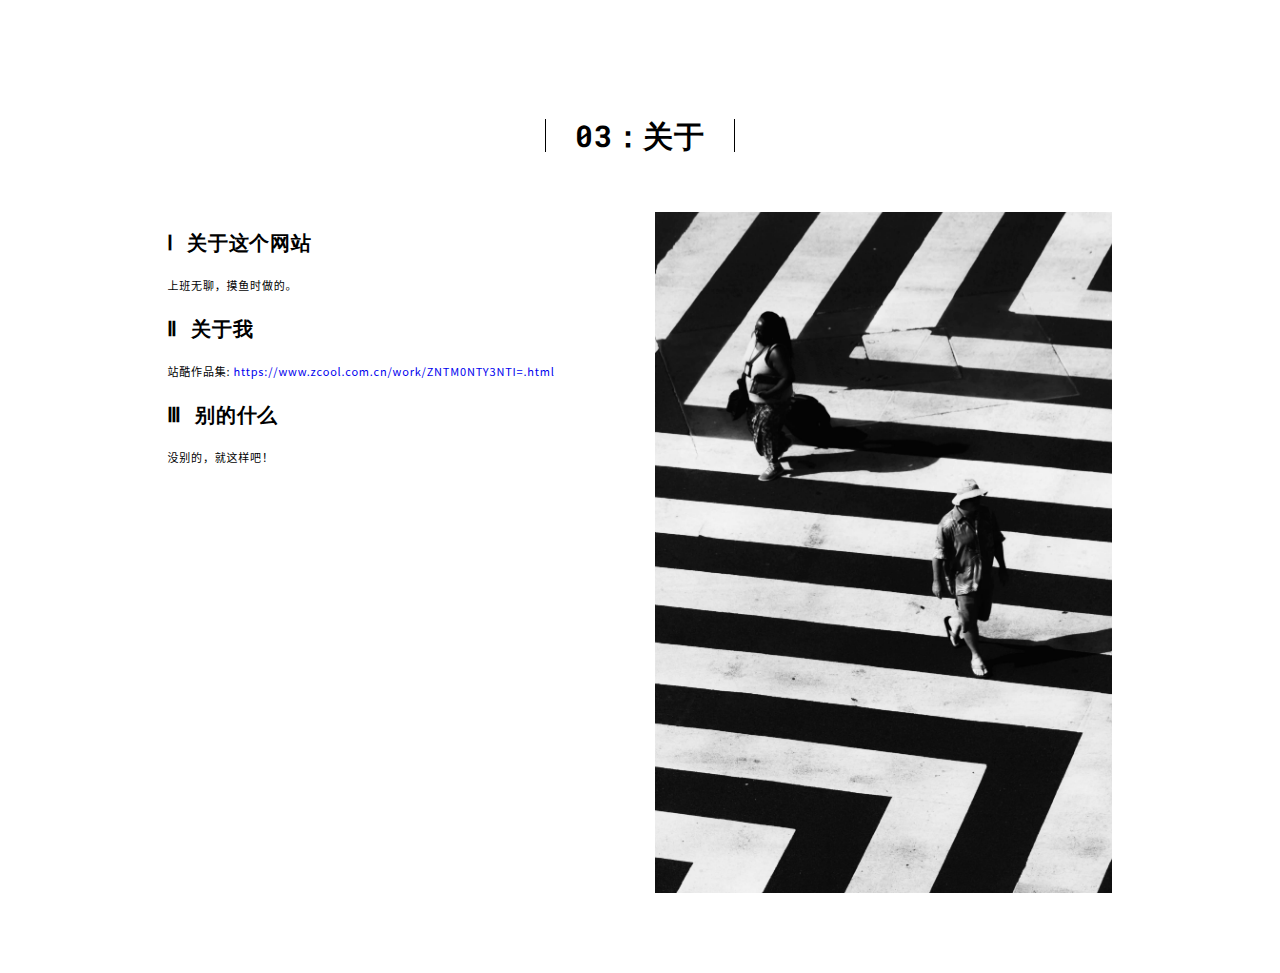
==== commit c0784046: "修改内容" ====
--- a/about.html
+++ b/about.html
@@ -50,7 +50,7 @@
                   <h3>Ⅰ 关于这个网站</h3>
                   <p>上班无聊，摸鱼时做的。</p>
                   <h3>Ⅱ 关于我</h3>
-                  <p>人的一生是很短暂的，只有几十年的光阴。<br>很多人直到钻入了骨灰盒，仍然不明白自己为什么活过一生。<br>而通过写作，可以用文字将自己的想法永久地记录下来并流传后代。<br>如果说一个人的人生有意义或价值的话，其意义和价值或许就在这里了。<br>网上抄的不明所以的句子。。。</p>
+                  <p>站酷作品集: <a target="_blank" href="https://www.zcool.com.cn/work/ZNTM0NTY3NTI=.html">https://www.zcool.com.cn/work/ZNTM0NTY3NTI=.html</a></p>
                   <h3>Ⅲ 别的什么</h3>
                   <p>没别的，就这样吧！</p>
                 </div>
@@ -60,8 +60,6 @@
               </div>
             </div>
           </div>
-          
-          
        </div>
       </div>
     </div>
--- a/assets/css/main.3f6952e4.css
+++ b/assets/css/main.3f6952e4.css
@@ -320,7 +320,7 @@
 }
 
 body {
-	font-family: Roboto Mono, Helvetica, Arial, sans-serif;
+	font-family: -apple-system,BlinkMacSystemFont,Helvetica Neue,PingFang SC,Microsoft YaHei,Source Han Sans SC,Noto Sans CJK SC,WenQuanYi Micro Hei,sans-serif;
 	font-size: 11px;
 	line-height: 1.78;
 	color: #000;
@@ -337,13 +337,13 @@
 }
 
 a {
-	color: #001aff;
+	color: ##137cbd;
 	text-decoration: none
 }
 
 a:focus,
 a:hover {
-	color: #0012b3;
+	color: #137cbd;
 	text-decoration: underline
 }
 
@@ -3229,7 +3229,7 @@
 
 .btn-link:focus,
 .btn-link:hover {
-	color: #0012b3;
+	color: #137cbd;
 	text-decoration: underline;
 	background-color: transparent
 }
@@ -4637,7 +4637,7 @@
 }
 
 .navbar-inverse .navbar-toggle .icon-bar {
-	background-color: #fff
+	background-color: #5f5f5f
 }
 
 .navbar-inverse .navbar-collapse,
@@ -5630,9 +5630,7 @@
 	left: auto;
 	/* right: 0; */
 }
-.mainbody{
-	margin-top: 20px;
-}
+
 .mainbody p{
 	font-size: 14px;
 	margin-bottom: 30px;
@@ -5805,6 +5803,10 @@
 	font-size: 15px;
 	text-align: center
 }
+
+.fa-icon:hover {
+	font-size: 16px;
+}
 
 .form-control {
 	box-shadow: none
@@ -5850,7 +5852,9 @@
 	-webkit-line-clamp: 2;
 	overflow: hidden;
 }
-
+.card-container table{
+	float: left;
+}
 @media (max-width:992px) {
 	.card-container {
 		padding: 2rem;
@@ -6028,7 +6032,7 @@
 .navbar-inverse .navbar-toggle,
 .navbar-inverse .navbar-toggle:focus,
 .navbar-inverse .navbar-toggle:hover {
-	background-color: #000
+	background-color: transparent;
 }
 
 .navbar-default .navbar-nav {
@@ -6059,7 +6063,8 @@
 
 @media (max-width:768px) {
 	.navbar-inverse {
-		background-color: transparent
+		background-color: transparent;
+		backdrop-filter:blur(0)!important;
 	}
 
 	.navbar-inverse .navbar-collapse {
@@ -6072,6 +6077,20 @@
 
 	.navbar-default .navbar-collapse {
 		background-color: #fff
+	}
+	.white-text-container h1{
+		font-size: 40px;
+	}
+	.card-container {
+		width: 98%;
+		padding: 0;
+	    margin-top: 20px;
+	}
+	.card-container .h2{
+		font-size: 24px;
+	}
+	.card-container .h2 th{
+		vertical-align: top;
 	}
 }
 
@@ -6480,7 +6499,7 @@
 
 a:focus,
 a:hover {
-	color: #0012b3;
+	color: #137cbd;
 	text-decoration: underline
 }
 
@@ -9366,7 +9385,7 @@
 
 .btn-link:focus,
 .btn-link:hover {
-	color: #0012b3;
+	color: #137cbd;
 	text-decoration: underline;
 	background-color: transparent
 }
